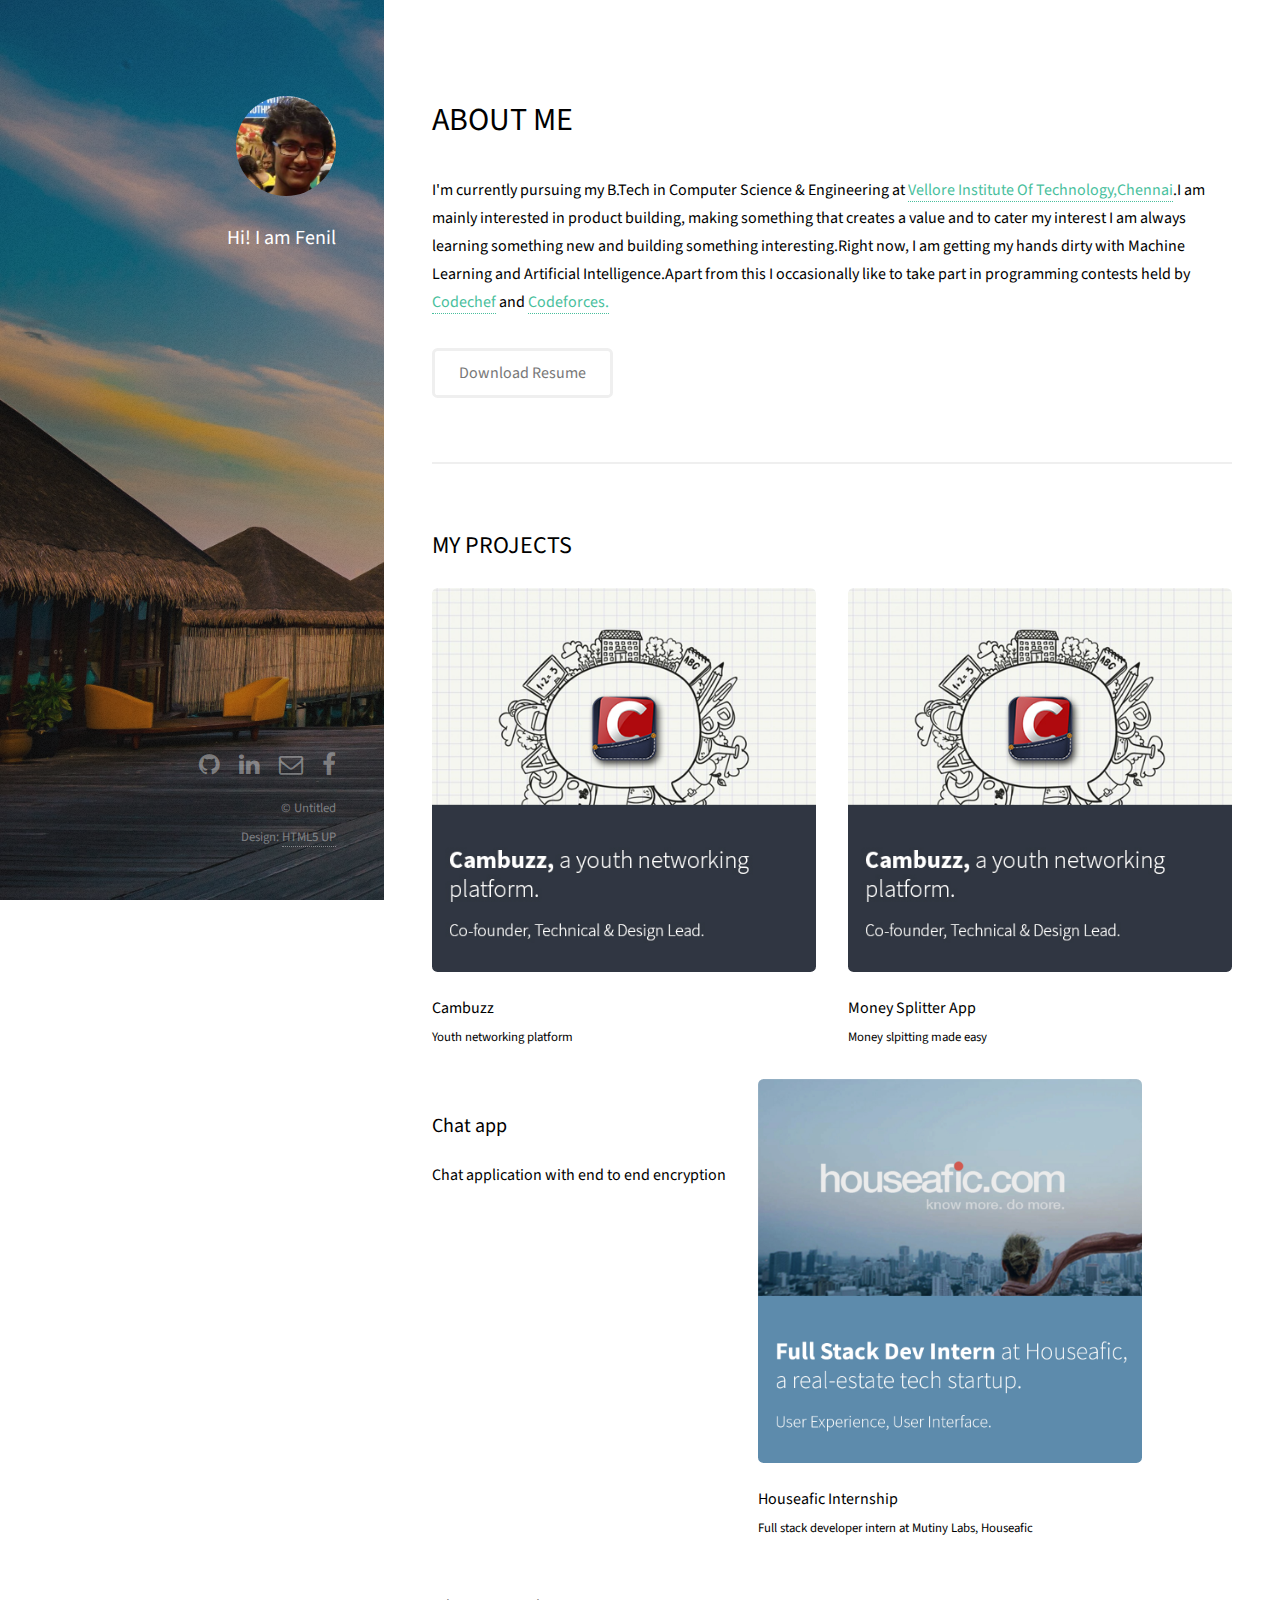
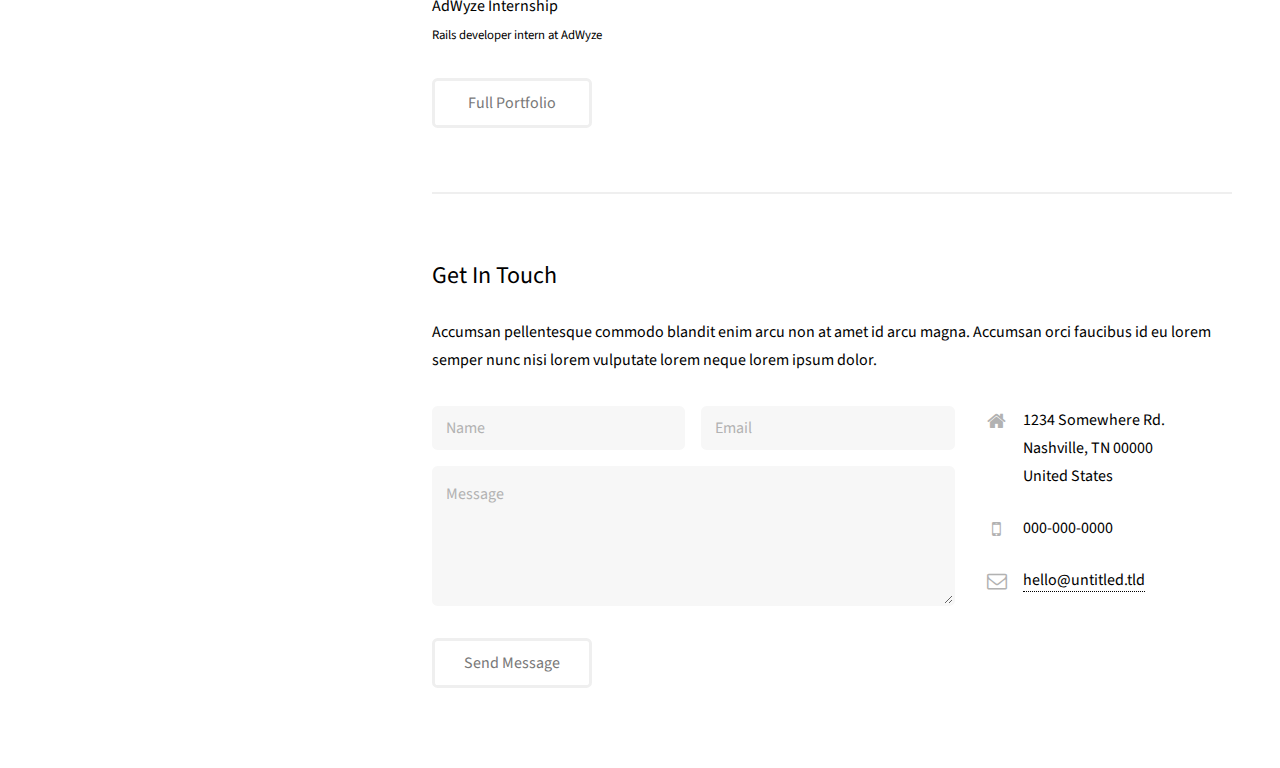
==== index.html @ 6804a67e "initial commit" ====
<!DOCTYPE HTML>
<!--
	Strata by HTML5 UP
	html5up.net | @ajlkn
	Free for personal and commercial use under the CCA 3.0 license (html5up.net/license)
-->
<html>
	<head>
		<title>Fenil Patel</title>
		<meta charset="utf-8" />
		<meta name="viewport" content="width=device-width, initial-scale=1" />
		<!--[if lte IE 8]><script src="assets/js/ie/html5shiv.js"></script><![endif]-->
		<link rel="stylesheet" href="assets/css/main.css" />
		<!--[if lte IE 8]><link rel="stylesheet" href="assets/css/ie8.css" /><![endif]-->
	</head>
	<body id="top">

		<!-- Header -->
			<header id="header">
				<div class="inner">
					<a href="#" class="image avatar"><img src="images/avatar.jpg" alt="" /></a>
					<h1><strong>Hi! I am Fenil</strong><br />
				</div>
			</header>

		<!-- Main -->
			<div id="main">

				<!-- One -->
					<section id="one">
						<header class="major">
							<h2>ABOUT ME</h2>
						</header>
						<p>I'm currently pursuing my B.Tech in Computer Science & Engineering at <a href="http://chennai.vit.ac.in" target="_blank"> Vellore Institute Of Technology,Chennai</a>.I am mainly interested in product building, making something that creates a value and to cater my interest I am always learning something new and building something interesting.Right now, I am getting my hands dirty with Machine Learning and Artificial Intelligence.Apart from this I occasionally like to take part in programming contests held by <a href="https://www.codechef.com/users/fenil">Codechef</a> and <a href="http://codeforces.com/profile/fenil">Codeforces.</a></p>
						<ul class="actions">
							<li><a href="Fenil_Resume.pdf" target="_blank" class="button">Download Resume</a></li>
						</ul>
					</section>

				<!-- Two -->
					<section id="two">
						<h2>MY PROJECTS</h2>
						<div class="row">
							<article class="6u 12u$(xsmall) work-item">
								<a href="projects/cambuzz.html" class="image fit"><img src="images/posts/cambuzz_cover.jpg" alt="" /></a>
								<h3>Cambuzz</h3>
								<p>Youth networking platform</p>
							</article>
							<article class="6u$ 12u$(xsmall) work-item">
								<a href="projects/money_splitter.html" class="image fit"><img src="images/posts/cambuzz_cover.jpg" alt="" /></a>
								<h3>Money Splitter App</h3>
								<p>Money slpitting made easy</p>
							</article>
							<article>
								<a href="images/fulls/03.jpg" class="image fit"><img src="images/thumbs/03.jpg" alt="" /></a>
								<h3>Chat app</h3>
								<p>Chat application with end to end encryption</p>
							</article>
							<article class="6u$ 12u$(xsmall) work-item">
								<a href="projects/houseafic.html" class="image fit"><img src="images/posts/houseafic_cover.jpg" alt="" /></a>
								<h3>Houseafic Internship</h3>
								<p>Full stack developer intern at Mutiny Labs, Houseafic</p>
							</article>
							<article class="6u 12u$(xsmall) work-item">
								<a href="images/fulls/05.jpg" class="image fit"><img src="images/thumbs/05.jpg" alt="" /></a>
								<h3>AdWyze Internship</h3>
								<p>Rails developer intern at AdWyze</p>
							</article>
							<!-- <article class="6u$ 12u$(xsmall) work-item">
								<a href="images/fulls/06.jpg" class="image fit thumb"><img src="images/thumbs/06.jpg" alt="" /></a>
								<h3>Risus ornare lacinia</h3>
								<p>Lorem ipsum dolor sit amet nisl sed nullam feugiat.</p>
							</article> -->
						</div>
						<ul class="actions">
							<li><a href="#" class="button">Full Portfolio</a></li>
						</ul>
					</section>

				<!-- Three -->
					<section id="three">
						<h2>Get In Touch</h2>
						<p>Accumsan pellentesque commodo blandit enim arcu non at amet id arcu magna. Accumsan orci faucibus id eu lorem semper nunc nisi lorem vulputate lorem neque lorem ipsum dolor.</p>
						<div class="row">
							<div class="8u 12u$(small)">
								<form method="post" action="#">
									<div class="row uniform 50%">
										<div class="6u 12u$(xsmall)"><input type="text" name="name" id="name" placeholder="Name" /></div>
										<div class="6u$ 12u$(xsmall)"><input type="email" name="email" id="email" placeholder="Email" /></div>
										<div class="12u$"><textarea name="message" id="message" placeholder="Message" rows="4"></textarea></div>
									</div>
								</form>
								<ul class="actions">
									<li><input type="submit" value="Send Message" /></li>
								</ul>
							</div>
							<div class="4u$ 12u$(small)">
								<ul class="labeled-icons">
									<li>
										<h3 class="icon fa-home"><span class="label">Address</span></h3>
										1234 Somewhere Rd.<br />
										Nashville, TN 00000<br />
										United States
									</li>
									<li>
										<h3 class="icon fa-mobile"><span class="label">Phone</span></h3>
										000-000-0000
									</li>
									<li>
										<h3 class="icon fa-envelope-o"><span class="label">Email</span></h3>
										<a href="#">hello@untitled.tld</a>
									</li>
								</ul>
							</div>
						</div>
					</section>

				<!-- Four -->
				<!--
					<section id="four">
						<h2>Elements</h2>

						<section>
							<h4>Text</h4>
							<p>This is <b>bold</b> and this is <strong>strong</strong>. This is <i>italic</i> and this is <em>emphasized</em>.
							This is <sup>superscript</sup> text and this is <sub>subscript</sub> text.
							This is <u>underlined</u> and this is code: <code>for (;;) { ... }</code>. Finally, <a href="#">this is a link</a>.</p>
							<hr />
							<header>
								<h4>Heading with a Subtitle</h4>
								<p>Lorem ipsum dolor sit amet nullam id egestas urna aliquam</p>
							</header>
							<p>Nunc lacinia ante nunc ac lobortis. Interdum adipiscing gravida odio porttitor sem non mi integer non faucibus ornare mi ut ante amet placerat aliquet. Volutpat eu sed ante lacinia sapien lorem accumsan varius montes viverra nibh in adipiscing blandit tempus accumsan.</p>
							<header>
								<h5>Heading with a Subtitle</h5>
								<p>Lorem ipsum dolor sit amet nullam id egestas urna aliquam</p>
							</header>
							<p>Nunc lacinia ante nunc ac lobortis. Interdum adipiscing gravida odio porttitor sem non mi integer non faucibus ornare mi ut ante amet placerat aliquet. Volutpat eu sed ante lacinia sapien lorem accumsan varius montes viverra nibh in adipiscing blandit tempus accumsan.</p>
							<hr />
							<h2>Heading Level 2</h2>
							<h3>Heading Level 3</h3>
							<h4>Heading Level 4</h4>
							<h5>Heading Level 5</h5>
							<h6>Heading Level 6</h6>
							<hr />
							<h5>Blockquote</h5>
							<blockquote>Fringilla nisl. Donec accumsan interdum nisi, quis tincidunt felis sagittis eget tempus euismod. Vestibulum ante ipsum primis in faucibus vestibulum. Blandit adipiscing eu felis iaculis volutpat ac adipiscing accumsan faucibus. Vestibulum ante ipsum primis in faucibus lorem ipsum dolor sit amet nullam adipiscing eu felis.</blockquote>
							<h5>Preformatted</h5>
							<pre><code>i = 0;

while (!deck.isInOrder()) {
print 'Iteration ' + i;
deck.shuffle();
i++;
}

print 'It took ' + i + ' iterations to sort the deck.';</code></pre>
						</section>

						<section>
							<h4>Lists</h4>
							<div class="row">
								<div class="6u 12u$(xsmall)">
									<h5>Unordered</h5>
									<ul>
										<li>Dolor pulvinar etiam magna etiam.</li>
										<li>Sagittis adipiscing lorem eleifend.</li>
										<li>Felis enim feugiat dolore viverra.</li>
									</ul>
									<h5>Alternate</h5>
									<ul class="alt">
										<li>Dolor pulvinar etiam magna etiam.</li>
										<li>Sagittis adipiscing lorem eleifend.</li>
										<li>Felis enim feugiat dolore viverra.</li>
									</ul>
								</div>
								<div class="6u$ 12u$(xsmall)">
									<h5>Ordered</h5>
									<ol>
										<li>Dolor pulvinar etiam magna etiam.</li>
										<li>Etiam vel felis at lorem sed viverra.</li>
										<li>Felis enim feugiat dolore viverra.</li>
										<li>Dolor pulvinar etiam magna etiam.</li>
										<li>Etiam vel felis at lorem sed viverra.</li>
										<li>Felis enim feugiat dolore viverra.</li>
									</ol>
									<h5>Icons</h5>
									<ul class="icons">
										<li><a href="#" class="icon fa-twitter"><span class="label">Twitter</span></a></li>
										<li><a href="#" class="icon fa-facebook"><span class="label">Facebook</span></a></li>
										<li><a href="#" class="icon fa-instagram"><span class="label">Instagram</span></a></li>
										<li><a href="#" class="icon fa-github"><span class="label">Github</span></a></li>
										<li><a href="#" class="icon fa-dribbble"><span class="label">Dribbble</span></a></li>
										<li><a href="#" class="icon fa-tumblr"><span class="label">Tumblr</span></a></li>
									</ul>
								</div>
							</div>
							<h5>Actions</h5>
							<ul class="actions">
								<li><a href="#" class="button special">Default</a></li>
								<li><a href="#" class="button">Default</a></li>
							</ul>
							<ul class="actions small">
								<li><a href="#" class="button special small">Small</a></li>
								<li><a href="#" class="button small">Small</a></li>
							</ul>
							<div class="row">
								<div class="6u 12u$(small)">
									<ul class="actions vertical">
										<li><a href="#" class="button special">Default</a></li>
										<li><a href="#" class="button">Default</a></li>
									</ul>
								</div>
								<div class="6u$ 12u$(small)">
									<ul class="actions vertical small">
										<li><a href="#" class="button special small">Small</a></li>
										<li><a href="#" class="button small">Small</a></li>
									</ul>
								</div>
								<div class="6u 12u$(small)">
									<ul class="actions vertical">
										<li><a href="#" class="button special fit">Default</a></li>
										<li><a href="#" class="button fit">Default</a></li>
									</ul>
								</div>
								<div class="6u$ 12u$(small)">
									<ul class="actions vertical small">
										<li><a href="#" class="button special small fit">Small</a></li>
										<li><a href="#" class="button small fit">Small</a></li>
									</ul>
								</div>
							</div>
						</section>

						<section>
							<h4>Table</h4>
							<h5>Default</h5>
							<div class="table-wrapper">
								<table>
									<thead>
										<tr>
											<th>Name</th>
											<th>Description</th>
											<th>Price</th>
										</tr>
									</thead>
									<tbody>
										<tr>
											<td>Item One</td>
											<td>Ante turpis integer aliquet porttitor.</td>
											<td>29.99</td>
										</tr>
										<tr>
											<td>Item Two</td>
											<td>Vis ac commodo adipiscing arcu aliquet.</td>
											<td>19.99</td>
										</tr>
										<tr>
											<td>Item Three</td>
											<td> Morbi faucibus arcu accumsan lorem.</td>
											<td>29.99</td>
										</tr>
										<tr>
											<td>Item Four</td>
											<td>Vitae integer tempus condimentum.</td>
											<td>19.99</td>
										</tr>
										<tr>
											<td>Item Five</td>
											<td>Ante turpis integer aliquet porttitor.</td>
											<td>29.99</td>
										</tr>
									</tbody>
									<tfoot>
										<tr>
											<td colspan="2"></td>
											<td>100.00</td>
										</tr>
									</tfoot>
								</table>
							</div>

							<h5>Alternate</h5>
							<div class="table-wrapper">
								<table class="alt">
									<thead>
										<tr>
											<th>Name</th>
											<th>Description</th>
											<th>Price</th>
										</tr>
									</thead>
									<tbody>
										<tr>
											<td>Item One</td>
											<td>Ante turpis integer aliquet porttitor.</td>
											<td>29.99</td>
										</tr>
										<tr>
											<td>Item Two</td>
											<td>Vis ac commodo adipiscing arcu aliquet.</td>
											<td>19.99</td>
										</tr>
										<tr>
											<td>Item Three</td>
											<td> Morbi faucibus arcu accumsan lorem.</td>
											<td>29.99</td>
										</tr>
										<tr>
											<td>Item Four</td>
											<td>Vitae integer tempus condimentum.</td>
											<td>19.99</td>
										</tr>
										<tr>
											<td>Item Five</td>
											<td>Ante turpis integer aliquet porttitor.</td>
											<td>29.99</td>
										</tr>
									</tbody>
									<tfoot>
										<tr>
											<td colspan="2"></td>
											<td>100.00</td>
										</tr>
									</tfoot>
								</table>
							</div>
						</section>

						<section>
							<h4>Buttons</h4>
							<ul class="actions">
								<li><a href="#" class="button special">Special</a></li>
								<li><a href="#" class="button">Default</a></li>
							</ul>
							<ul class="actions">
								<li><a href="#" class="button big">Big</a></li>
								<li><a href="#" class="button">Default</a></li>
								<li><a href="#" class="button small">Small</a></li>
							</ul>
							<ul class="actions fit">
								<li><a href="#" class="button special fit">Fit</a></li>
								<li><a href="#" class="button fit">Fit</a></li>
							</ul>
							<ul class="actions fit small">
								<li><a href="#" class="button special fit small">Fit + Small</a></li>
								<li><a href="#" class="button fit small">Fit + Small</a></li>
							</ul>
							<ul class="actions">
								<li><a href="#" class="button special icon fa-download">Icon</a></li>
								<li><a href="#" class="button icon fa-download">Icon</a></li>
							</ul>
							<ul class="actions">
								<li><span class="button special disabled">Special</span></li>
								<li><span class="button disabled">Default</span></li>
							</ul>
						</section>

						<section>
							<h4>Form</h4>
							<form method="post" action="#">
								<div class="row uniform 50%">
									<div class="6u 12u$(xsmall)">
										<input type="text" name="demo-name" id="demo-name" value="" placeholder="Name" />
									</div>
									<div class="6u$ 12u$(xsmall)">
										<input type="email" name="demo-email" id="demo-email" value="" placeholder="Email" />
									</div>
									<div class="12u$">
										<div class="select-wrapper">
											<select name="demo-category" id="demo-category">
												<option value="">- Category -</option>
												<option value="1">Manufacturing</option>
												<option value="1">Shipping</option>
												<option value="1">Administration</option>
												<option value="1">Human Resources</option>
											</select>
										</div>
									</div>
									<div class="4u 12u$(small)">
										<input type="radio" id="demo-priority-low" name="demo-priority" checked>
										<label for="demo-priority-low">Low Priority</label>
									</div>
									<div class="4u 12u$(small)">
										<input type="radio" id="demo-priority-normal" name="demo-priority">
										<label for="demo-priority-normal">Normal Priority</label>
									</div>
									<div class="4u$ 12u(small)">
										<input type="radio" id="demo-priority-high" name="demo-priority">
										<label for="demo-priority-high">High Priority</label>
									</div>
									<div class="6u 12u$(small)">
										<input type="checkbox" id="demo-copy" name="demo-copy">
										<label for="demo-copy">Email me a copy of this message</label>
									</div>
									<div class="6u$ 12u$(small)">
										<input type="checkbox" id="demo-human" name="demo-human" checked>
										<label for="demo-human">I am a human and not a robot</label>
									</div>
									<div class="12u$">
										<textarea name="demo-message" id="demo-message" placeholder="Enter your message" rows="6"></textarea>
									</div>
									<div class="12u$">
										<ul class="actions">
											<li><input type="submit" value="Send Message" class="special" /></li>
											<li><input type="reset" value="Reset" /></li>
										</ul>
									</div>
								</div>
							</form>
						</section>

						<section>
							<h4>Image</h4>
							<h5>Fit</h5>
							<div class="box alt">
								<div class="row 50% uniform">
									<div class="12u$"><span class="image fit"><img src="images/fulls/05.jpg" alt="" /></span></div>
									<div class="4u"><span class="image fit"><img src="images/thumbs/01.jpg" alt="" /></span></div>
									<div class="4u"><span class="image fit"><img src="images/thumbs/02.jpg" alt="" /></span></div>
									<div class="4u$"><span class="image fit"><img src="images/thumbs/03.jpg" alt="" /></span></div>
									<div class="4u"><span class="image fit"><img src="images/thumbs/04.jpg" alt="" /></span></div>
									<div class="4u"><span class="image fit"><img src="images/thumbs/05.jpg" alt="" /></span></div>
									<div class="4u$"><span class="image fit"><img src="images/thumbs/06.jpg" alt="" /></span></div>
									<div class="4u"><span class="image fit"><img src="images/thumbs/03.jpg" alt="" /></span></div>
									<div class="4u"><span class="image fit"><img src="images/thumbs/02.jpg" alt="" /></span></div>
									<div class="4u$"><span class="image fit"><img src="images/thumbs/01.jpg" alt="" /></span></div>
								</div>
							</div>
							<h5>Left &amp; Right</h5>
							<p><span class="image left"><img src="images/avatar.jpg" alt="" /></span>Fringilla nisl. Donec accumsan interdum nisi, quis tincidunt felis sagittis eget. tempus euismod. Vestibulum ante ipsum primis in faucibus vestibulum. Blandit adipiscing eu felis iaculis volutpat ac adipiscing accumsan eu faucibus. Integer ac pellentesque praesent tincidunt felis sagittis eget. tempus euismod. Vestibulum ante ipsum primis in faucibus vestibulum. Blandit adipiscing eu felis iaculis volutpat ac adipiscing accumsan eu faucibus. Integer ac pellentesque praesent. Donec accumsan interdum nisi, quis tincidunt felis sagittis eget. tempus euismod. Vestibulum ante ipsum primis in faucibus vestibulum. Blandit adipiscing eu felis iaculis volutpat ac adipiscing accumsan eu faucibus. Integer ac pellentesque praesent tincidunt felis sagittis eget. tempus euismod. Vestibulum ante ipsum primis in faucibus vestibulum. Blandit adipiscing eu felis iaculis volutpat ac adipiscing accumsan eu faucibus. Integer ac pellentesque praesent.</p>
							<p><span class="image right"><img src="images/avatar.jpg" alt="" /></span>Fringilla nisl. Donec accumsan interdum nisi, quis tincidunt felis sagittis eget. tempus euismod. Vestibulum ante ipsum primis in faucibus vestibulum. Blandit adipiscing eu felis iaculis volutpat ac adipiscing accumsan eu faucibus. Integer ac pellentesque praesent tincidunt felis sagittis eget. tempus euismod. Vestibulum ante ipsum primis in faucibus vestibulum. Blandit adipiscing eu felis iaculis volutpat ac adipiscing accumsan eu faucibus. Integer ac pellentesque praesent. Donec accumsan interdum nisi, quis tincidunt felis sagittis eget. tempus euismod. Vestibulum ante ipsum primis in faucibus vestibulum. Blandit adipiscing eu felis iaculis volutpat ac adipiscing accumsan eu faucibus. Integer ac pellentesque praesent tincidunt felis sagittis eget. tempus euismod. Vestibulum ante ipsum primis in faucibus vestibulum. Blandit adipiscing eu felis iaculis volutpat ac adipiscing accumsan eu faucibus. Integer ac pellentesque praesent.</p>
						</section>

					</section>
				-->

			</div>

		<!-- Footer -->
			<footer id="footer">
				<div class="inner">
					<ul class="icons">
						<!-- <li><a href="#" class="icon fa-twitter"><span class="label">Twitter</span></a></li> -->
						<li><a href="https://www.github.com/patelfenil" class="icon fa-github"><span class="label">Github</span></a></li>
						<li><a href="https://in.linkedin.com/in/patelfenil" class="icon fa-linkedin"><span class="label">Linkedin</span></a></li>
						<li><a href="mailto:patelfenil1996@gmail.com" class="icon fa-envelope-o"><span class="label">Email</span></a></li>
						<li><a href="https://www.facebook.com/patel.fenil.1238" class="icon fa-facebook"><span class="label">Facebook</span></a></li>
					</ul>
					<ul class="copyright">
						<li>&copy; Untitled</li><li>Design: <a href="http://html5up.net">HTML5 UP</a></li>
					</ul>
				</div>
			</footer>

		<!-- Scripts -->
			<script src="assets/js/jquery.min.js"></script>
			<script src="assets/js/jquery.poptrox.min.js"></script>
			<script src="assets/js/skel.min.js"></script>
			<script src="assets/js/util.js"></script>
			<!--[if lte IE 8]><script src="assets/js/ie/respond.min.js"></script><![endif]-->
			<script src="assets/js/main.js"></script>

	</body>
</html>
---- assets/css/main.css ----
@import url("font-awesome.min.css");
@import url("http://fonts.googleapis.com/css?family=Source+Sans+Pro:400,400italic");

/*
	Strata by HTML5 UP
	html5up.net | @ajlkn
	Free for personal and commercial use under the CCA 3.0 license (html5up.net/license)
*/

/* Reset */

	html, body, div, span, applet, object, iframe, h1, h2, h3, h4, h5, h6, p, blockquote, pre, a, abbr, acronym, address, big, cite, code, del, dfn, em, img, ins, kbd, q, s, samp, small, strike, strong, sub, sup, tt, var, b, u, i, center, dl, dt, dd, ol, ul, li, fieldset, form, label, legend, table, caption, tbody, tfoot, thead, tr, th, td, article, aside, canvas, details, embed, figure, figcaption, footer, header, hgroup, menu, nav, output, ruby, section, summary, time, mark, audio, video {
		margin: 0;
		padding: 0;
		border: 0;
		font-size: 100%;
		font: inherit;
		vertical-align: baseline;
	}

	article, aside, details, figcaption, figure, footer, header, hgroup, menu, nav, section {
		display: block;
	}

	body {
		line-height: 1;
	}

	ol, ul {
		list-style: none;
	}

	blockquote, q {
		quotes: none;
	}

	blockquote:before, blockquote:after, q:before, q:after {
		content: '';
		content: none;
	}

	table {
		border-collapse: collapse;
		border-spacing: 0;
	}

	body {
		-webkit-text-size-adjust: none;
	}

/* Box Model */

	*, *:before, *:after {
		-moz-box-sizing: border-box;
		-webkit-box-sizing: border-box;
		box-sizing: border-box;
	}

/* Containers */

	.container {
		margin-left: auto;
		margin-right: auto;
	}

	.container.\31 25\25 {
		width: 100%;
		max-width: 1200px;
		min-width: 960px;
	}

	.container.\37 5\25 {
		width: 720px;
	}

	.container.\35 0\25 {
		width: 480px;
	}

	.container.\32 5\25 {
		width: 240px;
	}

	.container {
		width: 960px;
	}

	@media screen and (max-width: 1800px) {

		.container.\31 25\25 {
			width: 100%;
			max-width: 1200px;
			min-width: 960px;
		}

		.container.\37 5\25 {
			width: 720px;
		}

		.container.\35 0\25 {
			width: 480px;
		}

		.container.\32 5\25 {
			width: 240px;
		}

		.container {
			width: 960px;
		}

	}

	@media screen and (max-width: 1280px) {

		.container.\31 25\25 {
			width: 100%;
			max-width: 1200px;
			min-width: 960px;
		}

		.container.\37 5\25 {
			width: 720px;
		}

		.container.\35 0\25 {
			width: 480px;
		}

		.container.\32 5\25 {
			width: 240px;
		}

		.container {
			width: 960px;
		}

	}

	@media screen and (max-width: 980px) {

		.container.\31 25\25 {
			width: 100%;
			max-width: 1200px;
			min-width: 960px;
		}

		.container.\37 5\25 {
			width: 720px;
		}

		.container.\35 0\25 {
			width: 480px;
		}

		.container.\32 5\25 {
			width: 240px;
		}

		.container {
			width: 960px;
		}

	}

	@media screen and (max-width: 736px) {

		.container.\31 25\25 {
			width: 100%;
			max-width: 1200px;
			min-width: 960px;
		}

		.container.\37 5\25 {
			width: 720px;
		}

		.container.\35 0\25 {
			width: 480px;
		}

		.container.\32 5\25 {
			width: 240px;
		}

		.container {
			width: 960px;
		}

	}

	@media screen and (max-width: 480px) {

		.container.\31 25\25 {
			width: 100%;
			max-width: 1200px;
			min-width: 960px;
		}

		.container.\37 5\25 {
			width: 720px;
		}

		.container.\35 0\25 {
			width: 480px;
		}

		.container.\32 5\25 {
			width: 240px;
		}

		.container {
			width: 960px;
		}

	}

/* Grid */

	.row {
		border-bottom: solid 1px transparent;
		-moz-box-sizing: border-box;
		-webkit-box-sizing: border-box;
		box-sizing: border-box;
	}

	.row > * {
		float: left;
		-moz-box-sizing: border-box;
		-webkit-box-sizing: border-box;
		box-sizing: border-box;
	}

	.row:after, .row:before {
		content: '';
		display: block;
		clear: both;
		height: 0;
	}

	.row.uniform > * > :first-child {
		margin-top: 0;
	}

	.row.uniform > * > :last-child {
		margin-bottom: 0;
	}

	.row.\30 \25 > * {
		padding: 0 0 0 0em;
	}

	.row.\30 \25 {
		margin: 0 0 -1px 0em;
	}

	.row.uniform.\30 \25 > * {
		padding: 0em 0 0 0em;
	}

	.row.uniform.\30 \25 {
		margin: 0em 0 -1px 0em;
	}

	.row > * {
		padding: 0 0 0 2.5em;
	}

	.row {
		margin: 0 0 -1px -2.5em;
	}

	.row.uniform > * {
		padding: 2.5em 0 0 2.5em;
	}

	.row.uniform {
		margin: -2.5em 0 -1px -2.5em;
	}

	.row.\32 00\25 > * {
		padding: 0 0 0 5em;
	}

	.row.\32 00\25 {
		margin: 0 0 -1px -5em;
	}

	.row.uniform.\32 00\25 > * {
		padding: 5em 0 0 5em;
	}

	.row.uniform.\32 00\25 {
		margin: -5em 0 -1px -5em;
	}

	.row.\31 50\25 > * {
		padding: 0 0 0 3.75em;
	}

	.row.\31 50\25 {
		margin: 0 0 -1px -3.75em;
	}

	.row.uniform.\31 50\25 > * {
		padding: 3.75em 0 0 3.75em;
	}

	.row.uniform.\31 50\25 {
		margin: -3.75em 0 -1px -3.75em;
	}

	.row.\35 0\25 > * {
		padding: 0 0 0 1.25em;
	}

	.row.\35 0\25 {
		margin: 0 0 -1px -1.25em;
	}

	.row.uniform.\35 0\25 > * {
		padding: 1.25em 0 0 1.25em;
	}

	.row.uniform.\35 0\25 {
		margin: -1.25em 0 -1px -1.25em;
	}

	.row.\32 5\25 > * {
		padding: 0 0 0 0.625em;
	}

	.row.\32 5\25 {
		margin: 0 0 -1px -0.625em;
	}

	.row.uniform.\32 5\25 > * {
		padding: 0.625em 0 0 0.625em;
	}

	.row.uniform.\32 5\25 {
		margin: -0.625em 0 -1px -0.625em;
	}

	.\31 2u, .\31 2u\24 {
		width: 100%;
		clear: none;
		margin-left: 0;
	}

	.\31 1u, .\31 1u\24 {
		width: 91.6666666667%;
		clear: none;
		margin-left: 0;
	}

	.\31 0u, .\31 0u\24 {
		width: 83.3333333333%;
		clear: none;
		margin-left: 0;
	}

	.\39 u, .\39 u\24 {
		width: 75%;
		clear: none;
		margin-left: 0;
	}

	.\38 u, .\38 u\24 {
		width: 66.6666666667%;
		clear: none;
		margin-left: 0;
	}

	.\37 u, .\37 u\24 {
		width: 58.3333333333%;
		clear: none;
		margin-left: 0;
	}

	.\36 u, .\36 u\24 {
		width: 50%;
		clear: none;
		margin-left: 0;
	}

	.\35 u, .\35 u\24 {
		width: 41.6666666667%;
		clear: none;
		margin-left: 0;
	}

	.\34 u, .\34 u\24 {
		width: 33.3333333333%;
		clear: none;
		margin-left: 0;
	}

	.\33 u, .\33 u\24 {
		width: 25%;
		clear: none;
		margin-left: 0;
	}

	.\32 u, .\32 u\24 {
		width: 16.6666666667%;
		clear: none;
		margin-left: 0;
	}

	.\31 u, .\31 u\24 {
		width: 8.3333333333%;
		clear: none;
		margin-left: 0;
	}

	.\31 2u\24 + *,
	.\31 1u\24 + *,
	.\31 0u\24 + *,
	.\39 u\24 + *,
	.\38 u\24 + *,
	.\37 u\24 + *,
	.\36 u\24 + *,
	.\35 u\24 + *,
	.\34 u\24 + *,
	.\33 u\24 + *,
	.\32 u\24 + *,
	.\31 u\24 + * {
		clear: left;
	}

	.\-11u {
		margin-left: 91.66667%;
	}

	.\-10u {
		margin-left: 83.33333%;
	}

	.\-9u {
		margin-left: 75%;
	}

	.\-8u {
		margin-left: 66.66667%;
	}

	.\-7u {
		margin-left: 58.33333%;
	}

	.\-6u {
		margin-left: 50%;
	}

	.\-5u {
		margin-left: 41.66667%;
	}

	.\-4u {
		margin-left: 33.33333%;
	}

	.\-3u {
		margin-left: 25%;
	}

	.\-2u {
		margin-left: 16.66667%;
	}

	.\-1u {
		margin-left: 8.33333%;
	}

	@media screen and (max-width: 1800px) {

		.row > * {
			padding: 0 0 0 2.5em;
		}

		.row {
			margin: 0 0 -1px -2.5em;
		}

		.row.uniform > * {
			padding: 2.5em 0 0 2.5em;
		}

		.row.uniform {
			margin: -2.5em 0 -1px -2.5em;
		}

		.row.\32 00\25 > * {
			padding: 0 0 0 5em;
		}

		.row.\32 00\25 {
			margin: 0 0 -1px -5em;
		}

		.row.uniform.\32 00\25 > * {
			padding: 5em 0 0 5em;
		}

		.row.uniform.\32 00\25 {
			margin: -5em 0 -1px -5em;
		}

		.row.\31 50\25 > * {
			padding: 0 0 0 3.75em;
		}

		.row.\31 50\25 {
			margin: 0 0 -1px -3.75em;
		}

		.row.uniform.\31 50\25 > * {
			padding: 3.75em 0 0 3.75em;
		}

		.row.uniform.\31 50\25 {
			margin: -3.75em 0 -1px -3.75em;
		}

		.row.\35 0\25 > * {
			padding: 0 0 0 1.25em;
		}

		.row.\35 0\25 {
			margin: 0 0 -1px -1.25em;
		}

		.row.uniform.\35 0\25 > * {
			padding: 1.25em 0 0 1.25em;
		}

		.row.uniform.\35 0\25 {
			margin: -1.25em 0 -1px -1.25em;
		}

		.row.\32 5\25 > * {
			padding: 0 0 0 0.625em;
		}

		.row.\32 5\25 {
			margin: 0 0 -1px -0.625em;
		}

		.row.uniform.\32 5\25 > * {
			padding: 0.625em 0 0 0.625em;
		}

		.row.uniform.\32 5\25 {
			margin: -0.625em 0 -1px -0.625em;
		}

		.\31 2u\28xlarge\29, .\31 2u\24\28xlarge\29 {
			width: 100%;
			clear: none;
			margin-left: 0;
		}

		.\31 1u\28xlarge\29, .\31 1u\24\28xlarge\29 {
			width: 91.6666666667%;
			clear: none;
			margin-left: 0;
		}

		.\31 0u\28xlarge\29, .\31 0u\24\28xlarge\29 {
			width: 83.3333333333%;
			clear: none;
			margin-left: 0;
		}

		.\39 u\28xlarge\29, .\39 u\24\28xlarge\29 {
			width: 75%;
			clear: none;
			margin-left: 0;
		}

		.\38 u\28xlarge\29, .\38 u\24\28xlarge\29 {
			width: 66.6666666667%;
			clear: none;
			margin-left: 0;
		}

		.\37 u\28xlarge\29, .\37 u\24\28xlarge\29 {
			width: 58.3333333333%;
			clear: none;
			margin-left: 0;
		}

		.\36 u\28xlarge\29, .\36 u\24\28xlarge\29 {
			width: 50%;
			clear: none;
			margin-left: 0;
		}

		.\35 u\28xlarge\29, .\35 u\24\28xlarge\29 {
			width: 41.6666666667%;
			clear: none;
			margin-left: 0;
		}

		.\34 u\28xlarge\29, .\34 u\24\28xlarge\29 {
			width: 33.3333333333%;
			clear: none;
			margin-left: 0;
		}

		.\33 u\28xlarge\29, .\33 u\24\28xlarge\29 {
			width: 25%;
			clear: none;
			margin-left: 0;
		}

		.\32 u\28xlarge\29, .\32 u\24\28xlarge\29 {
			width: 16.6666666667%;
			clear: none;
			margin-left: 0;
		}

		.\31 u\28xlarge\29, .\31 u\24\28xlarge\29 {
			width: 8.3333333333%;
			clear: none;
			margin-left: 0;
		}

		.\31 2u\24\28xlarge\29 + *,
		.\31 1u\24\28xlarge\29 + *,
		.\31 0u\24\28xlarge\29 + *,
		.\39 u\24\28xlarge\29 + *,
		.\38 u\24\28xlarge\29 + *,
		.\37 u\24\28xlarge\29 + *,
		.\36 u\24\28xlarge\29 + *,
		.\35 u\24\28xlarge\29 + *,
		.\34 u\24\28xlarge\29 + *,
		.\33 u\24\28xlarge\29 + *,
		.\32 u\24\28xlarge\29 + *,
		.\31 u\24\28xlarge\29 + * {
			clear: left;
		}

		.\-11u\28xlarge\29 {
			margin-left: 91.66667%;
		}

		.\-10u\28xlarge\29 {
			margin-left: 83.33333%;
		}

		.\-9u\28xlarge\29 {
			margin-left: 75%;
		}

		.\-8u\28xlarge\29 {
			margin-left: 66.66667%;
		}

		.\-7u\28xlarge\29 {
			margin-left: 58.33333%;
		}

		.\-6u\28xlarge\29 {
			margin-left: 50%;
		}

		.\-5u\28xlarge\29 {
			margin-left: 41.66667%;
		}

		.\-4u\28xlarge\29 {
			margin-left: 33.33333%;
		}

		.\-3u\28xlarge\29 {
			margin-left: 25%;
		}

		.\-2u\28xlarge\29 {
			margin-left: 16.66667%;
		}

		.\-1u\28xlarge\29 {
			margin-left: 8.33333%;
		}

	}

	@media screen and (max-width: 1280px) {

		.row > * {
			padding: 0 0 0 2em;
		}

		.row {
			margin: 0 0 -1px -2em;
		}

		.row.uniform > * {
			padding: 2em 0 0 2em;
		}

		.row.uniform {
			margin: -2em 0 -1px -2em;
		}

		.row.\32 00\25 > * {
			padding: 0 0 0 4em;
		}

		.row.\32 00\25 {
			margin: 0 0 -1px -4em;
		}

		.row.uniform.\32 00\25 > * {
			padding: 4em 0 0 4em;
		}

		.row.uniform.\32 00\25 {
			margin: -4em 0 -1px -4em;
		}

		.row.\31 50\25 > * {
			padding: 0 0 0 3em;
		}

		.row.\31 50\25 {
			margin: 0 0 -1px -3em;
		}

		.row.uniform.\31 50\25 > * {
			padding: 3em 0 0 3em;
		}

		.row.uniform.\31 50\25 {
			margin: -3em 0 -1px -3em;
		}

		.row.\35 0\25 > * {
			padding: 0 0 0 1em;
		}

		.row.\35 0\25 {
			margin: 0 0 -1px -1em;
		}

		.row.uniform.\35 0\25 > * {
			padding: 1em 0 0 1em;
		}

		.row.uniform.\35 0\25 {
			margin: -1em 0 -1px -1em;
		}

		.row.\32 5\25 > * {
			padding: 0 0 0 0.5em;
		}

		.row.\32 5\25 {
			margin: 0 0 -1px -0.5em;
		}

		.row.uniform.\32 5\25 > * {
			padding: 0.5em 0 0 0.5em;
		}

		.row.uniform.\32 5\25 {
			margin: -0.5em 0 -1px -0.5em;
		}

		.\31 2u\28large\29, .\31 2u\24\28large\29 {
			width: 100%;
			clear: none;
			margin-left: 0;
		}

		.\31 1u\28large\29, .\31 1u\24\28large\29 {
			width: 91.6666666667%;
			clear: none;
			margin-left: 0;
		}

		.\31 0u\28large\29, .\31 0u\24\28large\29 {
			width: 83.3333333333%;
			clear: none;
			margin-left: 0;
		}

		.\39 u\28large\29, .\39 u\24\28large\29 {
			width: 75%;
			clear: none;
			margin-left: 0;
		}

		.\38 u\28large\29, .\38 u\24\28large\29 {
			width: 66.6666666667%;
			clear: none;
			margin-left: 0;
		}

		.\37 u\28large\29, .\37 u\24\28large\29 {
			width: 58.3333333333%;
			clear: none;
			margin-left: 0;
		}

		.\36 u\28large\29, .\36 u\24\28large\29 {
			width: 50%;
			clear: none;
			margin-left: 0;
		}

		.\35 u\28large\29, .\35 u\24\28large\29 {
			width: 41.6666666667%;
			clear: none;
			margin-left: 0;
		}

		.\34 u\28large\29, .\34 u\24\28large\29 {
			width: 33.3333333333%;
			clear: none;
			margin-left: 0;
		}

		.\33 u\28large\29, .\33 u\24\28large\29 {
			width: 25%;
			clear: none;
			margin-left: 0;
		}

		.\32 u\28large\29, .\32 u\24\28large\29 {
			width: 16.6666666667%;
			clear: none;
			margin-left: 0;
		}

		.\31 u\28large\29, .\31 u\24\28large\29 {
			width: 8.3333333333%;
			clear: none;
			margin-left: 0;
		}

		.\31 2u\24\28large\29 + *,
		.\31 1u\24\28large\29 + *,
		.\31 0u\24\28large\29 + *,
		.\39 u\24\28large\29 + *,
		.\38 u\24\28large\29 + *,
		.\37 u\24\28large\29 + *,
		.\36 u\24\28large\29 + *,
		.\35 u\24\28large\29 + *,
		.\34 u\24\28large\29 + *,
		.\33 u\24\28large\29 + *,
		.\32 u\24\28large\29 + *,
		.\31 u\24\28large\29 + * {
			clear: left;
		}

		.\-11u\28large\29 {
			margin-left: 91.66667%;
		}

		.\-10u\28large\29 {
			margin-left: 83.33333%;
		}

		.\-9u\28large\29 {
			margin-left: 75%;
		}

		.\-8u\28large\29 {
			margin-left: 66.66667%;
		}

		.\-7u\28large\29 {
			margin-left: 58.33333%;
		}

		.\-6u\28large\29 {
			margin-left: 50%;
		}

		.\-5u\28large\29 {
			margin-left: 41.66667%;
		}

		.\-4u\28large\29 {
			margin-left: 33.33333%;
		}

		.\-3u\28large\29 {
			margin-left: 25%;
		}

		.\-2u\28large\29 {
			margin-left: 16.66667%;
		}

		.\-1u\28large\29 {
			margin-left: 8.33333%;
		}

	}

	@media screen and (max-width: 980px) {

		.row > * {
			padding: 0 0 0 2em;
		}

		.row {
			margin: 0 0 -1px -2em;
		}

		.row.uniform > * {
			padding: 2em 0 0 2em;
		}

		.row.uniform {
			margin: -2em 0 -1px -2em;
		}

		.row.\32 00\25 > * {
			padding: 0 0 0 4em;
		}

		.row.\32 00\25 {
			margin: 0 0 -1px -4em;
		}

		.row.uniform.\32 00\25 > * {
			padding: 4em 0 0 4em;
		}

		.row.uniform.\32 00\25 {
			margin: -4em 0 -1px -4em;
		}

		.row.\31 50\25 > * {
			padding: 0 0 0 3em;
		}

		.row.\31 50\25 {
			margin: 0 0 -1px -3em;
		}

		.row.uniform.\31 50\25 > * {
			padding: 3em 0 0 3em;
		}

		.row.uniform.\31 50\25 {
			margin: -3em 0 -1px -3em;
		}

		.row.\35 0\25 > * {
			padding: 0 0 0 1em;
		}

		.row.\35 0\25 {
			margin: 0 0 -1px -1em;
		}

		.row.uniform.\35 0\25 > * {
			padding: 1em 0 0 1em;
		}

		.row.uniform.\35 0\25 {
			margin: -1em 0 -1px -1em;
		}

		.row.\32 5\25 > * {
			padding: 0 0 0 0.5em;
		}

		.row.\32 5\25 {
			margin: 0 0 -1px -0.5em;
		}

		.row.uniform.\32 5\25 > * {
			padding: 0.5em 0 0 0.5em;
		}

		.row.uniform.\32 5\25 {
			margin: -0.5em 0 -1px -0.5em;
		}

		.\31 2u\28medium\29, .\31 2u\24\28medium\29 {
			width: 100%;
			clear: none;
			margin-left: 0;
		}

		.\31 1u\28medium\29, .\31 1u\24\28medium\29 {
			width: 91.6666666667%;
			clear: none;
			margin-left: 0;
		}

		.\31 0u\28medium\29, .\31 0u\24\28medium\29 {
			width: 83.3333333333%;
			clear: none;
			margin-left: 0;
		}

		.\39 u\28medium\29, .\39 u\24\28medium\29 {
			width: 75%;
			clear: none;
			margin-left: 0;
		}

		.\38 u\28medium\29, .\38 u\24\28medium\29 {
			width: 66.6666666667%;
			clear: none;
			margin-left: 0;
		}

		.\37 u\28medium\29, .\37 u\24\28medium\29 {
			width: 58.3333333333%;
			clear: none;
			margin-left: 0;
		}

		.\36 u\28medium\29, .\36 u\24\28medium\29 {
			width: 50%;
			clear: none;
			margin-left: 0;
		}

		.\35 u\28medium\29, .\35 u\24\28medium\29 {
			width: 41.6666666667%;
			clear: none;
			margin-left: 0;
		}

		.\34 u\28medium\29, .\34 u\24\28medium\29 {
			width: 33.3333333333%;
			clear: none;
			margin-left: 0;
		}

		.\33 u\28medium\29, .\33 u\24\28medium\29 {
			width: 25%;
			clear: none;
			margin-left: 0;
		}

		.\32 u\28medium\29, .\32 u\24\28medium\29 {
			width: 16.6666666667%;
			clear: none;
			margin-left: 0;
		}

		.\31 u\28medium\29, .\31 u\24\28medium\29 {
			width: 8.3333333333%;
			clear: none;
			margin-left: 0;
		}

		.\31 2u\24\28medium\29 + *,
		.\31 1u\24\28medium\29 + *,
		.\31 0u\24\28medium\29 + *,
		.\39 u\24\28medium\29 + *,
		.\38 u\24\28medium\29 + *,
		.\37 u\24\28medium\29 + *,
		.\36 u\24\28medium\29 + *,
		.\35 u\24\28medium\29 + *,
		.\34 u\24\28medium\29 + *,
		.\33 u\24\28medium\29 + *,
		.\32 u\24\28medium\29 + *,
		.\31 u\24\28medium\29 + * {
			clear: left;
		}

		.\-11u\28medium\29 {
			margin-left: 91.66667%;
		}

		.\-10u\28medium\29 {
			margin-left: 83.33333%;
		}

		.\-9u\28medium\29 {
			margin-left: 75%;
		}

		.\-8u\28medium\29 {
			margin-left: 66.66667%;
		}

		.\-7u\28medium\29 {
			margin-left: 58.33333%;
		}

		.\-6u\28medium\29 {
			margin-left: 50%;
		}

		.\-5u\28medium\29 {
			margin-left: 41.66667%;
		}

		.\-4u\28medium\29 {
			margin-left: 33.33333%;
		}

		.\-3u\28medium\29 {
			margin-left: 25%;
		}

		.\-2u\28medium\29 {
			margin-left: 16.66667%;
		}

		.\-1u\28medium\29 {
			margin-left: 8.33333%;
		}

	}

	@media screen and (max-width: 736px) {

		.row > * {
			padding: 0 0 0 1.5em;
		}

		.row {
			margin: 0 0 -1px -1.5em;
		}

		.row.uniform > * {
			padding: 1.5em 0 0 1.5em;
		}

		.row.uniform {
			margin: -1.5em 0 -1px -1.5em;
		}

		.row.\32 00\25 > * {
			padding: 0 0 0 3em;
		}

		.row.\32 00\25 {
			margin: 0 0 -1px -3em;
		}

		.row.uniform.\32 00\25 > * {
			padding: 3em 0 0 3em;
		}

		.row.uniform.\32 00\25 {
			margin: -3em 0 -1px -3em;
		}

		.row.\31 50\25 > * {
			padding: 0 0 0 2.25em;
		}

		.row.\31 50\25 {
			margin: 0 0 -1px -2.25em;
		}

		.row.uniform.\31 50\25 > * {
			padding: 2.25em 0 0 2.25em;
		}

		.row.uniform.\31 50\25 {
			margin: -2.25em 0 -1px -2.25em;
		}

		.row.\35 0\25 > * {
			padding: 0 0 0 0.75em;
		}

		.row.\35 0\25 {
			margin: 0 0 -1px -0.75em;
		}

		.row.uniform.\35 0\25 > * {
			padding: 0.75em 0 0 0.75em;
		}

		.row.uniform.\35 0\25 {
			margin: -0.75em 0 -1px -0.75em;
		}

		.row.\32 5\25 > * {
			padding: 0 0 0 0.375em;
		}

		.row.\32 5\25 {
			margin: 0 0 -1px -0.375em;
		}

		.row.uniform.\32 5\25 > * {
			padding: 0.375em 0 0 0.375em;
		}

		.row.uniform.\32 5\25 {
			margin: -0.375em 0 -1px -0.375em;
		}

		.\31 2u\28small\29, .\31 2u\24\28small\29 {
			width: 100%;
			clear: none;
			margin-left: 0;
		}

		.\31 1u\28small\29, .\31 1u\24\28small\29 {
			width: 91.6666666667%;
			clear: none;
			margin-left: 0;
		}

		.\31 0u\28small\29, .\31 0u\24\28small\29 {
			width: 83.3333333333%;
			clear: none;
			margin-left: 0;
		}

		.\39 u\28small\29, .\39 u\24\28small\29 {
			width: 75%;
			clear: none;
			margin-left: 0;
		}

		.\38 u\28small\29, .\38 u\24\28small\29 {
			width: 66.6666666667%;
			clear: none;
			margin-left: 0;
		}

		.\37 u\28small\29, .\37 u\24\28small\29 {
			width: 58.3333333333%;
			clear: none;
			margin-left: 0;
		}

		.\36 u\28small\29, .\36 u\24\28small\29 {
			width: 50%;
			clear: none;
			margin-left: 0;
		}

		.\35 u\28small\29, .\35 u\24\28small\29 {
			width: 41.6666666667%;
			clear: none;
			margin-left: 0;
		}

		.\34 u\28small\29, .\34 u\24\28small\29 {
			width: 33.3333333333%;
			clear: none;
			margin-left: 0;
		}

		.\33 u\28small\29, .\33 u\24\28small\29 {
			width: 25%;
			clear: none;
			margin-left: 0;
		}

		.\32 u\28small\29, .\32 u\24\28small\29 {
			width: 16.6666666667%;
			clear: none;
			margin-left: 0;
		}

		.\31 u\28small\29, .\31 u\24\28small\29 {
			width: 8.3333333333%;
			clear: none;
			margin-left: 0;
		}

		.\31 2u\24\28small\29 + *,
		.\31 1u\24\28small\29 + *,
		.\31 0u\24\28small\29 + *,
		.\39 u\24\28small\29 + *,
		.\38 u\24\28small\29 + *,
		.\37 u\24\28small\29 + *,
		.\36 u\24\28small\29 + *,
		.\35 u\24\28small\29 + *,
		.\34 u\24\28small\29 + *,
		.\33 u\24\28small\29 + *,
		.\32 u\24\28small\29 + *,
		.\31 u\24\28small\29 + * {
			clear: left;
		}

		.\-11u\28small\29 {
			margin-left: 91.66667%;
		}

		.\-10u\28small\29 {
			margin-left: 83.33333%;
		}

		.\-9u\28small\29 {
			margin-left: 75%;
		}

		.\-8u\28small\29 {
			margin-left: 66.66667%;
		}

		.\-7u\28small\29 {
			margin-left: 58.33333%;
		}

		.\-6u\28small\29 {
			margin-left: 50%;
		}

		.\-5u\28small\29 {
			margin-left: 41.66667%;
		}

		.\-4u\28small\29 {
			margin-left: 33.33333%;
		}

		.\-3u\28small\29 {
			margin-left: 25%;
		}

		.\-2u\28small\29 {
			margin-left: 16.66667%;
		}

		.\-1u\28small\29 {
			margin-left: 8.33333%;
		}

	}

	@media screen and (max-width: 480px) {

		.row > * {
			padding: 0 0 0 1.5em;
		}

		.row {
			margin: 0 0 -1px -1.5em;
		}

		.row.uniform > * {
			padding: 1.5em 0 0 1.5em;
		}

		.row.uniform {
			margin: -1.5em 0 -1px -1.5em;
		}

		.row.\32 00\25 > * {
			padding: 0 0 0 3em;
		}

		.row.\32 00\25 {
			margin: 0 0 -1px -3em;
		}

		.row.uniform.\32 00\25 > * {
			padding: 3em 0 0 3em;
		}

		.row.uniform.\32 00\25 {
			margin: -3em 0 -1px -3em;
		}

		.row.\31 50\25 > * {
			padding: 0 0 0 2.25em;
		}

		.row.\31 50\25 {
			margin: 0 0 -1px -2.25em;
		}

		.row.uniform.\31 50\25 > * {
			padding: 2.25em 0 0 2.25em;
		}

		.row.uniform.\31 50\25 {
			margin: -2.25em 0 -1px -2.25em;
		}

		.row.\35 0\25 > * {
			padding: 0 0 0 0.75em;
		}

		.row.\35 0\25 {
			margin: 0 0 -1px -0.75em;
		}

		.row.uniform.\35 0\25 > * {
			padding: 0.75em 0 0 0.75em;
		}

		.row.uniform.\35 0\25 {
			margin: -0.75em 0 -1px -0.75em;
		}

		.row.\32 5\25 > * {
			padding: 0 0 0 0.375em;
		}

		.row.\32 5\25 {
			margin: 0 0 -1px -0.375em;
		}

		.row.uniform.\32 5\25 > * {
			padding: 0.375em 0 0 0.375em;
		}

		.row.uniform.\32 5\25 {
			margin: -0.375em 0 -1px -0.375em;
		}

		.\31 2u\28xsmall\29, .\31 2u\24\28xsmall\29 {
			width: 100%;
			clear: none;
			margin-left: 0;
		}

		.\31 1u\28xsmall\29, .\31 1u\24\28xsmall\29 {
			width: 91.6666666667%;
			clear: none;
			margin-left: 0;
		}

		.\31 0u\28xsmall\29, .\31 0u\24\28xsmall\29 {
			width: 83.3333333333%;
			clear: none;
			margin-left: 0;
		}

		.\39 u\28xsmall\29, .\39 u\24\28xsmall\29 {
			width: 75%;
			clear: none;
			margin-left: 0;
		}

		.\38 u\28xsmall\29, .\38 u\24\28xsmall\29 {
			width: 66.6666666667%;
			clear: none;
			margin-left: 0;
		}

		.\37 u\28xsmall\29, .\37 u\24\28xsmall\29 {
			width: 58.3333333333%;
			clear: none;
			margin-left: 0;
		}

		.\36 u\28xsmall\29, .\36 u\24\28xsmall\29 {
			width: 50%;
			clear: none;
			margin-left: 0;
		}

		.\35 u\28xsmall\29, .\35 u\24\28xsmall\29 {
			width: 41.6666666667%;
			clear: none;
			margin-left: 0;
		}

		.\34 u\28xsmall\29, .\34 u\24\28xsmall\29 {
			width: 33.3333333333%;
			clear: none;
			margin-left: 0;
		}

		.\33 u\28xsmall\29, .\33 u\24\28xsmall\29 {
			width: 25%;
			clear: none;
			margin-left: 0;
		}

		.\32 u\28xsmall\29, .\32 u\24\28xsmall\29 {
			width: 16.6666666667%;
			clear: none;
			margin-left: 0;
		}

		.\31 u\28xsmall\29, .\31 u\24\28xsmall\29 {
			width: 8.3333333333%;
			clear: none;
			margin-left: 0;
		}

		.\31 2u\24\28xsmall\29 + *,
		.\31 1u\24\28xsmall\29 + *,
		.\31 0u\24\28xsmall\29 + *,
		.\39 u\24\28xsmall\29 + *,
		.\38 u\24\28xsmall\29 + *,
		.\37 u\24\28xsmall\29 + *,
		.\36 u\24\28xsmall\29 + *,
		.\35 u\24\28xsmall\29 + *,
		.\34 u\24\28xsmall\29 + *,
		.\33 u\24\28xsmall\29 + *,
		.\32 u\24\28xsmall\29 + *,
		.\31 u\24\28xsmall\29 + * {
			clear: left;
		}

		.\-11u\28xsmall\29 {
			margin-left: 91.66667%;
		}

		.\-10u\28xsmall\29 {
			margin-left: 83.33333%;
		}

		.\-9u\28xsmall\29 {
			margin-left: 75%;
		}

		.\-8u\28xsmall\29 {
			margin-left: 66.66667%;
		}

		.\-7u\28xsmall\29 {
			margin-left: 58.33333%;
		}

		.\-6u\28xsmall\29 {
			margin-left: 50%;
		}

		.\-5u\28xsmall\29 {
			margin-left: 41.66667%;
		}

		.\-4u\28xsmall\29 {
			margin-left: 33.33333%;
		}

		.\-3u\28xsmall\29 {
			margin-left: 25%;
		}

		.\-2u\28xsmall\29 {
			margin-left: 16.66667%;
		}

		.\-1u\28xsmall\29 {
			margin-left: 8.33333%;
		}

	}

/* Basic */

	body {
		background: #fff;
	}

		body.is-loading *, body.is-loading *:before, body.is-loading *:after {
			-moz-animation: none !important;
			-webkit-animation: none !important;
			-ms-animation: none !important;
			animation: none !important;
			-moz-transition: none !important;
			-webkit-transition: none !important;
			-ms-transition: none !important;
			transition: none !important;
		}

	body, input, select, textarea {
		color: #000;
		font-family: "Source Sans Pro", Helvetica, sans-serif;
		font-size: 16pt;
		font-weight: 400;
		line-height: 1.75em;
	}

	a {
		-moz-transition: color 0.2s ease-in-out, border-color 0.2s ease-in-out;
		-webkit-transition: color 0.2s ease-in-out, border-color 0.2s ease-in-out;
		-ms-transition: color 0.2s ease-in-out, border-color 0.2s ease-in-out;
		transition: color 0.2s ease-in-out, border-color 0.2s ease-in-out;
		border-bottom: dotted 1px;
		color: #49bf9d;
		text-decoration: none;
	}

		a:hover {
			border-bottom-color: transparent;
			color: #49bf9d !important;
			text-decoration: none;
		}

	strong, b {
		color: #787878;
		font-weight: 400;
	}

	em, i {
		font-style: italic;
	}

	p {
		margin: 0 0 2em 0;
	}

	h1, h2, h3, h4, h5, h6 {
		color: #000;
		font-weight: 400;
		line-height: 1em;
		margin: 0 0 1em 0;
	}

		h1 a, h2 a, h3 a, h4 a, h5 a, h6 a {
			color: inherit;
			text-decoration: none;
		}

	h1 {
		font-size: 2em;
		line-height: 1.5em;
	}

	h2 {
		font-size: 1.5em;
		line-height: 1.5em;
	}

	h3 {
		font-size: 1.25em;
		line-height: 1.5em;
	}

	h4 {
		font-size: 1.1em;
		line-height: 1.5em;
	}

	h5 {
		font-size: 0.9em;
		line-height: 1.5em;
	}

	h6 {
		font-size: 0.7em;
		line-height: 1.5em;
	}

	sub {
		font-size: 0.8em;
		position: relative;
		top: 0.5em;
	}

	sup {
		font-size: 0.8em;
		position: relative;
		top: -0.5em;
	}

	hr {
		border: 0;
		border-bottom: solid 2px #efefef;
		margin: 2em 0;
	}

		hr.major {
			margin: 3em 0;
		}

	blockquote {
		border-left: solid 6px #efefef;
		font-style: italic;
		margin: 0 0 2em 0;
		padding: 0.5em 0 0.5em 1.5em;
	}

	code {
		background: #f7f7f7;
		border-radius: 0.35em;
		border: solid 2px #efefef;
		font-family: "Courier New", monospace;
		font-size: 0.9em;
		margin: 0 0.25em;
		padding: 0.25em 0.65em;
	}

	pre {
		-webkit-overflow-scrolling: touch;
		font-family: "Courier New", monospace;
		font-size: 0.9em;
		margin: 0 0 2em 0;
	}

		pre code {
			display: block;
			line-height: 1.75em;
			padding: 1em 1.5em;
			overflow-x: auto;
		}

	.align-left {
		text-align: left;
	}

	.align-center {
		text-align: center;
	}

	.align-right {
		text-align: right;
	}

/* Section/Article */

	section.special, article.special {
		text-align: center;
	}

	header p {
		color: #b2b2b2;
		position: relative;
		margin: 0 0 1.5em 0;
	}

	header h2 + p {
		font-size: 1.25em;
		margin-top: -1em;
		line-height: 1.5em;
	}

	header h3 + p {
		font-size: 1.1em;
		margin-top: -0.8em;
		line-height: 1.5em;
	}

	header h4 + p,
	header h5 + p,
	header h6 + p {
		font-size: 0.9em;
		margin-top: -0.6em;
		line-height: 1.5em;
	}

	header.major h2 {
		font-size: 2em;
	}

/* Form */

	form {
		margin: 0 0 2em 0;
	}

	label {
		color: #787878;
		display: block;
		font-size: 0.9em;
		font-weight: 400;
		margin: 0 0 1em 0;
	}

	input[type="text"],
	input[type="password"],
	input[type="email"],
	select,
	textarea {
		-moz-appearance: none;
		-webkit-appearance: none;
		-ms-appearance: none;
		appearance: none;
		background: #f7f7f7;
		border-radius: 0.35em;
		border: solid 2px transparent;
		color: inherit;
		display: block;
		outline: 0;
		padding: 0 0.75em;
		text-decoration: none;
		width: 100%;
	}

		input[type="text"]:invalid,
		input[type="password"]:invalid,
		input[type="email"]:invalid,
		select:invalid,
		textarea:invalid {
			box-shadow: none;
		}

		input[type="text"]:focus,
		input[type="password"]:focus,
		input[type="email"]:focus,
		select:focus,
		textarea:focus {
			border-color: #49bf9d;
		}

	.select-wrapper {
		text-decoration: none;
		display: block;
		position: relative;
	}

		.select-wrapper:before {
			-moz-osx-font-smoothing: grayscale;
			-webkit-font-smoothing: antialiased;
			font-family: FontAwesome;
			font-style: normal;
			font-weight: normal;
			text-transform: none !important;
		}

		.select-wrapper:before {
			color: #dfdfdf;
			content: '\f078';
			display: block;
			height: 2.75em;
			line-height: 2.75em;
			pointer-events: none;
			position: absolute;
			right: 0;
			text-align: center;
			top: 0;
			width: 2.75em;
		}

		.select-wrapper select::-ms-expand {
			display: none;
		}

	input[type="text"],
	input[type="password"],
	input[type="email"],
	select {
		height: 2.75em;
	}

	textarea {
		padding: 0.75em;
	}

	input[type="checkbox"],
	input[type="radio"] {
		-moz-appearance: none;
		-webkit-appearance: none;
		-ms-appearance: none;
		appearance: none;
		display: block;
		float: left;
		margin-right: -2em;
		opacity: 0;
		width: 1em;
		z-index: -1;
	}

		input[type="checkbox"] + label,
		input[type="radio"] + label {
			text-decoration: none;
			color: #a2a2a2;
			cursor: pointer;
			display: inline-block;
			font-size: 1em;
			font-weight: 400;
			padding-left: 2.4em;
			padding-right: 0.75em;
			position: relative;
		}

			input[type="checkbox"] + label:before,
			input[type="radio"] + label:before {
				-moz-osx-font-smoothing: grayscale;
				-webkit-font-smoothing: antialiased;
				font-family: FontAwesome;
				font-style: normal;
				font-weight: normal;
				text-transform: none !important;
			}

			input[type="checkbox"] + label:before,
			input[type="radio"] + label:before {
				background: #f7f7f7;
				border-radius: 0.35em;
				border: solid 2px transparent;
				content: '';
				display: inline-block;
				height: 1.65em;
				left: 0;
				line-height: 1.58125em;
				position: absolute;
				text-align: center;
				top: 0;
				width: 1.65em;
			}

		input[type="checkbox"]:checked + label:before,
		input[type="radio"]:checked + label:before {
			background: #787878;
			border-color: #787878;
			color: #fff;
			content: '\f00c';
		}

		input[type="checkbox"]:focus + label:before,
		input[type="radio"]:focus + label:before {
			border-color: #49bf9d;
		}

	input[type="checkbox"] + label:before {
		border-radius: 0.35em;
	}

	input[type="radio"] + label:before {
		border-radius: 100%;
	}

	::-webkit-input-placeholder {
		color: #b2b2b2 !important;
		opacity: 1.0;
	}

	:-moz-placeholder {
		color: #b2b2b2 !important;
		opacity: 1.0;
	}

	::-moz-placeholder {
		color: #b2b2b2 !important;
		opacity: 1.0;
	}

	:-ms-input-placeholder {
		color: #b2b2b2 !important;
		opacity: 1.0;
	}

	.formerize-placeholder {
		color: #b2b2b2 !important;
		opacity: 1.0;
	}

/* Box */

	.box {
		border-radius: 0.35em;
		border: solid 2px #efefef;
		margin-bottom: 2em;
		padding: 1.5em;
	}

		.box > :last-child,
		.box > :last-child > :last-child,
		.box > :last-child > :last-child > :last-child {
			margin-bottom: 0;
		}

		.box.alt {
			border: 0;
			border-radius: 0;
			padding: 0;
		}

/* Icon */

	.icon {
		text-decoration: none;
		border-bottom: none;
		position: relative;
	}

		.icon:before {
			-moz-osx-font-smoothing: grayscale;
			-webkit-font-smoothing: antialiased;
			font-family: FontAwesome;
			font-style: normal;
			font-weight: normal;
			text-transform: none !important;
		}

		.icon > .label {
			display: none;
		}

/* Image */

	.image {
		border-radius: 0.35em;
		border: 0;
		display: inline-block;
		position: relative;
	}

		/*.image:before {
			-moz-transition: opacity 0.2s ease-in-out;
			-webkit-transition: opacity 0.2s ease-in-out;
			-ms-transition: opacity 0.2s ease-in-out;
			transition: opacity 0.2s ease-in-out;
			background: url("images/overlay.png");
			border-radius: 0.35em;
			content: '';
			display: block;
			height: 100%;
			left: 0;
			opacity: 0.5;
			position: absolute;
			top: 0;
			width: 100%;
		}*/

		/*.image.thumb {
			text-align: center;
		}

			.image.thumb:after {
				-moz-transition: opacity 0.2s ease-in-out;
				-webkit-transition: opacity 0.2s ease-in-out;
				-ms-transition: opacity 0.2s ease-in-out;
				transition: opacity 0.2s ease-in-out;
				border-radius: 0.35em;
				border: solid 3px rgba(255, 255, 255, 0.5);
				color: #fff;
				content: 'View';
				display: inline-block;
				font-size: 0.8em;
				font-weight: 400;
				left: 50%;
				line-height: 2.25em;
				margin: -1.25em 0 0 -3em;
				opacity: 0;
				padding: 0 1.5em;
				position: absolute;
				text-align: center;
				text-decoration: none;
				top: 50%;
				white-space: nowrap;
			}

			.image.thumb:hover:after {
				opacity: 1.0;
			}

			.image.thumb:hover:before {
				background: url("images/overlay.png"), url("images/overlay.png");
				opacity: 1.0;
			}*/

		.image img {
			border-radius: 0.35em;
			display: block;
		}

		.image.left {
			float: left;
			margin: 0 1.5em 1em 0;
			top: 0.25em;
		}

		.image.right {
			float: right;
			margin: 0 0 1em 1.5em;
			top: 0.25em;
		}

		.image.left, .image.right {
			max-width: 40%;
		}

			.image.left img, .image.right img {
				width: 100%;
			}

		.image.fit {
			display: block;
			margin: 0 0 2em 0;
			width: 100%;
		}

			.image.fit img {
				width: 100%;
			}

		.image.avatar {
			border-radius: 100%;
		}

			.image.avatar:before {
				display: none;
			}

			.image.avatar img {
				border-radius: 100%;
				width: 100%;
			}

/* List */

	ol {
		list-style: decimal;
		margin: 0 0 2em 0;
		padding-left: 1.25em;
	}

		ol li {
			padding-left: 0.25em;
		}

	ul {
		list-style: disc;
		margin: 0 0 2em 0;
		padding-left: 1em;
	}

		ul li {
			padding-left: 0.5em;
		}

		ul.alt {
			list-style: none;
			padding-left: 0;
		}

			ul.alt li {
				border-top: solid 2px #efefef;
				padding: 0.5em 0;
			}

				ul.alt li:first-child {
					border-top: 0;
					padding-top: 0;
				}

		ul.icons {
			cursor: default;
			list-style: none;
			padding-left: 0;
		}

			ul.icons li {
				display: inline-block;
				padding: 0 1em 0 0;
			}

				ul.icons li:last-child {
					padding-right: 0;
				}

				ul.icons li .icon:before {
					font-size: 1.5em;
				}

		ul.actions {
			cursor: default;
			list-style: none;
			padding-left: 0;
		}

			ul.actions li {
				display: inline-block;
				padding: 0 1em 0 0;
				vertical-align: middle;
			}

				ul.actions li:last-child {
					padding-right: 0;
				}

			ul.actions.small li {
				padding: 0 0.5em 0 0;
			}

			ul.actions.vertical li {
				display: block;
				padding: 1em 0 0 0;
			}

				ul.actions.vertical li:first-child {
					padding-top: 0;
				}

				ul.actions.vertical li > * {
					margin-bottom: 0;
				}

			ul.actions.vertical.small li {
				padding: 0.5em 0 0 0;
			}

				ul.actions.vertical.small li:first-child {
					padding-top: 0;
				}

			ul.actions.fit {
				display: table;
				margin-left: -1em;
				padding: 0;
				table-layout: fixed;
				width: calc(100% + 1em);
			}

				ul.actions.fit li {
					display: table-cell;
					padding: 0 0 0 1em;
				}

					ul.actions.fit li > * {
						margin-bottom: 0;
					}

				ul.actions.fit.small {
					margin-left: -0.5em;
					width: calc(100% + 0.5em);
				}

					ul.actions.fit.small li {
						padding: 0 0 0 0.5em;
					}

		ul.labeled-icons {
			list-style: none;
			padding: 0;
		}

			ul.labeled-icons li {
				line-height: 1.75em;
				margin: 1.5em 0 0 0;
				padding-left: 2.25em;
				position: relative;
			}

				ul.labeled-icons li:first-child {
					margin-top: 0;
				}

				ul.labeled-icons li a {
					color: inherit;
				}

				ul.labeled-icons li h3 {
					color: #b2b2b2;
					left: 0;
					position: absolute;
					text-align: center;
					top: 0;
					width: 1em;
				}

	dl {
		margin: 0 0 2em 0;
	}

/* Table */

	.table-wrapper {
		-webkit-overflow-scrolling: touch;
		overflow-x: auto;
	}

	table {
		margin: 0 0 2em 0;
		width: 100%;
	}

		table tbody tr {
			border: solid 1px #efefef;
			border-left: 0;
			border-right: 0;
		}

			table tbody tr:nth-child(2n + 1) {
				background-color: #f7f7f7;
			}

		table td {
			padding: 0.75em 0.75em;
		}

		table th {
			color: #787878;
			font-size: 0.9em;
			font-weight: 400;
			padding: 0 0.75em 0.75em 0.75em;
			text-align: left;
		}

		table thead {
			border-bottom: solid 2px #efefef;
		}

		table tfoot {
			border-top: solid 2px #efefef;
		}

		table.alt {
			border-collapse: separate;
		}

			table.alt tbody tr td {
				border: solid 2px #efefef;
				border-left-width: 0;
				border-top-width: 0;
			}

				table.alt tbody tr td:first-child {
					border-left-width: 2px;
				}

			table.alt tbody tr:first-child td {
				border-top-width: 2px;
			}

			table.alt thead {
				border-bottom: 0;
			}

			table.alt tfoot {
				border-top: 0;
			}

/* Button */

	input[type="submit"],
	input[type="reset"],
	input[type="button"],
	.button {
		-moz-appearance: none;
		-webkit-appearance: none;
		-ms-appearance: none;
		appearance: none;
		-moz-transition: background-color 0.2s ease-in-out, color 0.2s ease-in-out, border-color 0.2s ease-in-out;
		-webkit-transition: background-color 0.2s ease-in-out, color 0.2s ease-in-out, border-color 0.2s ease-in-out;
		-ms-transition: background-color 0.2s ease-in-out, color 0.2s ease-in-out, border-color 0.2s ease-in-out;
		transition: background-color 0.2s ease-in-out, color 0.2s ease-in-out, border-color 0.2s ease-in-out;
		background-color: transparent;
		border-radius: 0.35em;
		border: solid 3px #efefef;
		color: #787878 !important;
		cursor: pointer;
		display: inline-block;
		font-weight: 400;
		height: 3.15em;
		height: calc(2.75em + 6px);
		line-height: 2.75em;
		min-width: 10em;
		padding: 0 1.5em;
		text-align: center;
		text-decoration: none;
		white-space: nowrap;
	}

		input[type="submit"]:hover,
		input[type="reset"]:hover,
		input[type="button"]:hover,
		.button:hover {
			border-color: #49bf9d;
			color: #49bf9d !important;
		}

		input[type="submit"]:active,
		input[type="reset"]:active,
		input[type="button"]:active,
		.button:active {
			background-color: rgba(73, 191, 157, 0.1);
			border-color: #49bf9d;
			color: #49bf9d !important;
		}

		input[type="submit"].icon,
		input[type="reset"].icon,
		input[type="button"].icon,
		.button.icon {
			padding-left: 1.35em;
		}

			input[type="submit"].icon:before,
			input[type="reset"].icon:before,
			input[type="button"].icon:before,
			.button.icon:before {
				margin-right: 0.5em;
			}

		input[type="submit"].fit,
		input[type="reset"].fit,
		input[type="button"].fit,
		.button.fit {
			display: block;
			margin: 0 0 1em 0;
			min-width: 0;
			width: 100%;
		}

		input[type="submit"].small,
		input[type="reset"].small,
		input[type="button"].small,
		.button.small {
			font-size: 0.8em;
		}

		input[type="submit"].big,
		input[type="reset"].big,
		input[type="button"].big,
		.button.big {
			font-size: 1.35em;
		}

		input[type="submit"].special,
		input[type="reset"].special,
		input[type="button"].special,
		.button.special {
			background-color: #49bf9d;
			border-color: #49bf9d;
			color: #ffffff !important;
		}

			input[type="submit"].special:hover,
			input[type="reset"].special:hover,
			input[type="button"].special:hover,
			.button.special:hover {
				background-color: #5cc6a7;
				border-color: #5cc6a7;
			}

			input[type="submit"].special:active,
			input[type="reset"].special:active,
			input[type="button"].special:active,
			.button.special:active {
				background-color: #3eb08f;
				border-color: #3eb08f;
			}

		input[type="submit"].disabled, input[type="submit"]:disabled,
		input[type="reset"].disabled,
		input[type="reset"]:disabled,
		input[type="button"].disabled,
		input[type="button"]:disabled,
		.button.disabled,
		.button:disabled {
			background-color: #e7e7e7 !important;
			border-color: #e7e7e7 !important;
			color: #b2b2b2 !important;
			cursor: default;
		}

/* Work Item */

	.work-item {
		margin: 0 0 2em 0;
	}

		.work-item .image {
			margin: 0 0 1.5em 0;
		}

		.work-item h3 {
			font-size: 1em;
			margin: 0 0 0.5em 0;
		}

		.work-item p {
			font-size: 0.8em;
			line-height: 1.5em;
			margin: 0;
		}

/* Header */

	#header {
		display: -moz-flex;
		display: -webkit-flex;
		display: -ms-flex;
		display: flex;
		-moz-flex-direction: column;
		-webkit-flex-direction: column;
		-ms-flex-direction: column;
		flex-direction: column;
		-moz-align-items: -moz-flex-end;
		-webkit-align-items: -webkit-flex-end;
		-ms-align-items: -ms-flex-end;
		align-items: flex-end;
		-moz-justify-content: space-between;
		-webkit-justify-content: space-between;
		-ms-justify-content: space-between;
		justify-content: space-between;
		background-color: #1f1815;
		background-attachment: scroll,								fixed;
		background-image: url("images/overlay.png"), url("../../images/bg.jpg");
		background-position: top left,							top left;
		background-repeat: repeat,								no-repeat;
		background-size: auto,								auto 100%;
		color: rgba(255, 255, 255, 0.5);
		height: 100%;
		left: 0;
		padding: 8em 4em;
		position: fixed;
		text-align: right;
		top: 0;
		width: 25%;
	}

		#header > * {
			-moz-flex-shrink: 0;
			-webkit-flex-shrink: 0;
			-ms-flex-shrink: 0;
			flex-shrink: 0;
			width: 100%;
		}

		#header > .inner {
			-moz-flex-grow: 1;
			-webkit-flex-grow: 1;
			-ms-flex-grow: 1;
			flex-grow: 1;
			margin: 0 0 2em 0;
		}

		#header strong, #header b {
			color: #ffffff;
		}

		#header h2, #header h3, #header h4, #header h5, #header h6 {
			color: #ffffff;
		}

		#header h1 {
			color: rgba(255, 255, 255, 0.5);
			font-size: 1.35em;
			line-height: 1.75em;
			margin: 0;
		}

		#header .image.avatar {
			margin: 0 0 1em 0;
			width: 6.25em;
		}

/* Footer */

	#footer .icons {
		margin: 1em 0 0 0;
	}

		#footer .icons a {
			color: rgba(255, 255, 255, 0.4);
		}

	#footer .copyright {
		color: rgba(255, 255, 255, 0.4);
		font-size: 0.8em;
		list-style: none;
		margin: 1em 0 0 0;
		padding: 0;
	}

		#footer .copyright li {
			border-left: solid 1px rgba(255, 255, 255, 0.25);
			display: inline-block;
			line-height: 1em;
			margin-left: 0.75em;
			padding-left: 0.75em;
		}

			#footer .copyright li:first-child {
				border-left: 0;
				margin-left: 0;
				padding-left: 0;
			}

			#footer .copyright li a {
				color: inherit;
			}

/* Main */

	#main {
		margin-left: 35%;
		max-width: 57%;
		padding: 4em 4em 1em 1em;
		width: calc(100% - 35%);
	}

		#main > section {
			border-top: solid 2px #efefef;
			margin: 4em 0 0 0;
			padding: 4em 0 0 0;
		}

			#main > section:first-child {
				border-top: 0;
				margin-top: 0;
				padding-top: 0;
			}

/* Poptrox */

	@-moz-keyframes spin {
		0% {
			-moz-transform: rotate(0deg);
			-webkit-transform: rotate(0deg);
			-ms-transform: rotate(0deg);
			transform: rotate(0deg);
		}

		100% {
			-moz-transform: rotate(360deg);
			-webkit-transform: rotate(360deg);
			-ms-transform: rotate(360deg);
			transform: rotate(360deg);
		}
	}

	@-webkit-keyframes spin {
		0% {
			-moz-transform: rotate(0deg);
			-webkit-transform: rotate(0deg);
			-ms-transform: rotate(0deg);
			transform: rotate(0deg);
		}

		100% {
			-moz-transform: rotate(360deg);
			-webkit-transform: rotate(360deg);
			-ms-transform: rotate(360deg);
			transform: rotate(360deg);
		}
	}

	@-ms-keyframes spin {
		0% {
			-moz-transform: rotate(0deg);
			-webkit-transform: rotate(0deg);
			-ms-transform: rotate(0deg);
			transform: rotate(0deg);
		}

		100% {
			-moz-transform: rotate(360deg);
			-webkit-transform: rotate(360deg);
			-ms-transform: rotate(360deg);
			transform: rotate(360deg);
		}
	}

	@keyframes spin {
		0% {
			-moz-transform: rotate(0deg);
			-webkit-transform: rotate(0deg);
			-ms-transform: rotate(0deg);
			transform: rotate(0deg);
		}

		100% {
			-moz-transform: rotate(360deg);
			-webkit-transform: rotate(360deg);
			-ms-transform: rotate(360deg);
			transform: rotate(360deg);
		}
	}

	.poptrox-popup {
		-moz-box-sizing: content-box;
		-webkit-box-sizing: content-box;
		-ms-box-sizing: content-box;
		box-sizing: content-box;
		-webkit-tap-highlight-color: rgba(255, 255, 255, 0);
		background: #fff;
		border-radius: 0.35em;
		box-shadow: 0 0.1em 0.15em 0 rgba(0, 0, 0, 0.15);
		overflow: hidden;
		padding-bottom: 3em;
	}

		.poptrox-popup .loader {
			text-decoration: none;
			-moz-animation: spin 1s linear infinite;
			-webkit-animation: spin 1s linear infinite;
			-ms-animation: spin 1s linear infinite;
			animation: spin 1s linear infinite;
			font-size: 1.5em;
			height: 1em;
			left: 50%;
			line-height: 1em;
			margin: -0.5em 0 0 -0.5em;
			position: absolute;
			top: 50%;
			width: 1em;
		}

			.poptrox-popup .loader:before {
				-moz-osx-font-smoothing: grayscale;
				-webkit-font-smoothing: antialiased;
				font-family: FontAwesome;
				font-style: normal;
				font-weight: normal;
				text-transform: none !important;
			}

			.poptrox-popup .loader:before {
				content: '\f1ce';
			}

		.poptrox-popup .caption {
			background: #fff;
			bottom: 0;
			cursor: default;
			font-size: 0.9em;
			height: 3em;
			left: 0;
			line-height: 2.8em;
			position: absolute;
			text-align: center;
			width: 100%;
			z-index: 1;
		}

		.poptrox-popup .nav-next,
		.poptrox-popup .nav-previous {
			text-decoration: none;
			-moz-transition: opacity 0.2s ease-in-out;
			-webkit-transition: opacity 0.2s ease-in-out;
			-ms-transition: opacity 0.2s ease-in-out;
			transition: opacity 0.2s ease-in-out;
			-webkit-tap-highlight-color: rgba(255, 255, 255, 0);
			background: rgba(0, 0, 0, 0.01);
			cursor: pointer;
			height: 100%;
			opacity: 0;
			position: absolute;
			top: 0;
			width: 50%;
		}

			.poptrox-popup .nav-next:before,
			.poptrox-popup .nav-previous:before {
				-moz-osx-font-smoothing: grayscale;
				-webkit-font-smoothing: antialiased;
				font-family: FontAwesome;
				font-style: normal;
				font-weight: normal;
				text-transform: none !important;
			}

			.poptrox-popup .nav-next:before,
			.poptrox-popup .nav-previous:before {
				color: #fff;
				font-size: 2.5em;
				height: 1em;
				line-height: 1em;
				margin-top: -0.75em;
				position: absolute;
				text-align: center;
				top: 50%;
				width: 1.5em;
			}

		.poptrox-popup .nav-next {
			right: 0;
		}

			.poptrox-popup .nav-next:before {
				content: '\f105';
				right: 0;
			}

		.poptrox-popup .nav-previous {
			left: 0;
		}

			.poptrox-popup .nav-previous:before {
				content: '\f104';
				left: 0;
			}

		.poptrox-popup .closer {
			text-decoration: none;
			-moz-transition: opacity 0.2s ease-in-out;
			-webkit-transition: opacity 0.2s ease-in-out;
			-ms-transition: opacity 0.2s ease-in-out;
			transition: opacity 0.2s ease-in-out;
			-webkit-tap-highlight-color: rgba(255, 255, 255, 0);
			color: #fff;
			height: 4em;
			line-height: 4em;
			opacity: 0;
			position: absolute;
			right: 0;
			text-align: center;
			top: 0;
			width: 4em;
			z-index: 2;
		}

			.poptrox-popup .closer:before {
				-moz-osx-font-smoothing: grayscale;
				-webkit-font-smoothing: antialiased;
				font-family: FontAwesome;
				font-style: normal;
				font-weight: normal;
				text-transform: none !important;
			}

			.poptrox-popup .closer:before {
				-moz-box-sizing: content-box;
				-webkit-box-sizing: content-box;
				-ms-box-sizing: content-box;
				box-sizing: content-box;
				border-radius: 100%;
				border: solid 3px rgba(255, 255, 255, 0.5);
				content: '\f00d';
				display: block;
				font-size: 1em;
				height: 1.75em;
				left: 50%;
				line-height: 1.75em;
				margin: -0.875em 0 0 -0.875em;
				position: absolute;
				top: 50%;
				width: 1.75em;
			}

		.poptrox-popup:hover .nav-next,
		.poptrox-popup:hover .nav-previous {
			opacity: 0.5;
		}

			.poptrox-popup:hover .nav-next:hover,
			.poptrox-popup:hover .nav-previous:hover {
				opacity: 1.0;
			}

		.poptrox-popup:hover .closer {
			opacity: 0.5;
		}

			.poptrox-popup:hover .closer:hover {
				opacity: 1.0;
			}

/* Touch */

	body.is-touch .image.thumb:before {
		opacity: 0.5 !important;
	}

	body.is-touch .image.thumb:after {
		display: none !important;
	}

	body.is-touch #header {
		background-attachment: scroll;
		background-size: auto, cover;
	}

	body.is-touch .poptrox-popup .nav-next,
	body.is-touch .poptrox-popup .nav-previous,
	body.is-touch .poptrox-popup .closer {
		opacity: 1.0 !important;
	}

/* XLarge */

	@media screen and (max-width: 1800px) {

		/* Basic */

			body, input, select, textarea {
				font-size: 12pt;
			}

	}

/* Large */

	@media screen and (max-width: 1280px) {

		/* Header */

			#header {
				padding: 6em 3em 3em 3em;
				width: 30%;
			}

				#header h1 {
					font-size: 1.25em;
				}

					#header h1 br {
						display: none;
					}

		/* Footer */

			#footer .copyright li {
				border-left-width: 0;
				display: block;
				line-height: 2.25em;
				margin-left: 0;
				padding-left: 0;
			}

		/* Main */

			#main {
				margin-left: 30%;
				max-width: none;
				padding: 6em 3em 3em 3em;
				width: calc(100% - 30%);
			}

	}

/* Medium */

	@media screen and (max-width: 980px) {

		/* Basic */

			h1 br, h2 br, h3 br, h4 br, h5 br, h6 br {
				display: none;
			}

		/* List */

			ul.icons li .icon {
				font-size: 1.25em;
			}

		/* Header */

			#header {
				background-attachment: scroll;
				background-position: top left, center center;
				background-size: auto,		cover;
				left: auto;
				padding: 6em 4em;
				position: relative;
				text-align: center;
				top: auto;
				width: 100%;
				display: block;
			}

				#header h1 {
					font-size: 1.75em;
				}

					#header h1 br {
						display: inline;
					}

		/* Footer */

			#footer {
				background-attachment: scroll;
				background-color: #1f1815;
				background-image: url("images/overlay.png"), url("../../images/bg.jpg");
				background-position: top left,						bottom center;
				background-repeat: repeat,							no-repeat;
				background-size: auto,							cover;
				bottom: auto;
				left: auto;
				padding: 4em 4em 6em 4em;
				position: relative;
				text-align: center;
				width: 100%;
			}

				#footer .icons {
					margin: 0 0 1em 0;
				}

				#footer .copyright {
					margin: 0 0 1em 0;
				}

					#footer .copyright li {
						border-left-width: 1px;
						display: inline-block;
						line-height: 1em;
						margin-left: 0.75em;
						padding-left: 0.75em;
					}

		/* Main */

			#main {
				margin: 0;
				padding: 6em 4em;
				width: 100%;
			}

	}

/* Small */

	@media screen and (max-width: 736px) {

		/* Basic */

			h1 {
				font-size: 1.5em;
			}

			h2 {
				font-size: 1.2em;
			}

			h3 {
				font-size: 1em;
			}

		/* Section/Article */

			section.special, article.special {
				text-align: center;
			}

			header.major h2 {
				font-size: 1.35em;
			}

		/* List */

			ul.labeled-icons li {
				padding-left: 2em;
			}

				ul.labeled-icons li h3 {
					line-height: 1.75em;
				}

		/* Header */

			#header {
				padding: 2.25em 1.5em;
			}

				#header h1 {
					font-size: 1.35em;
				}

		/* Footer */

			#footer {
				padding: 2.25em 1.5em;
			}

		/* Main */

			#main {
				padding: 2.25em 1.5em 0.25em 1.5em;
			}

				#main > section {
					margin: 2.25em 0 0 0;
					padding: 2.25em 0 0 0;
				}

		/* Poptrox */

			.poptrox-popup {
				border-radius: 0;
			}

				.poptrox-popup .nav-next:before,
				.poptrox-popup .nav-previous:before {
					margin-top: -1em;
				}

	}

/* XSmall */

	@media screen and (max-width: 480px) {

		/* List */

			ul.actions {
				margin: 0 0 2em 0;
			}

				ul.actions li {
					display: block;
					padding: 1em 0 0 0;
					text-align: center;
					width: 100%;
				}

					ul.actions li:first-child {
						padding-top: 0;
					}

					ul.actions li > * {
						margin: 0 !important;
						width: 100%;
					}

						ul.actions li > *.icon:before {
							margin-left: -2em;
						}

				ul.actions.small li {
					padding: 0.5em 0 0 0;
				}

					ul.actions.small li:first-child {
						padding-top: 0;
					}

		/* Header */

			#header {
				padding: 4.5em 1.5em;
			}

				#header h1 br {
					display: none;
				}

		/* Footer */

			#footer .copyright li {
				border-left-width: 0;
				display: block;
				line-height: 2.25em;
				margin-left: 0;
				padding-left: 0;
			}

	}

	/* Galleria*/

	.galleria {
	  width: 100%;
	  height: 600px;
	  background: #000;
	}
---- assets/css/ie8.css ----
/*
	Strata by HTML5 UP
	html5up.net | @ajlkn
	Free for personal and commercial use under the CCA 3.0 license (html5up.net/license)
*/

/* Button */

	input[type="submit"],
	input[type="reset"],
	input[type="button"],
	.button {
		position: relative;
		-ms-behavior: url("assets/js/ie/PIE.htc");
	}

/* Form */

	input[type="text"],
	input[type="password"],
	input[type="email"],
	select,
	textarea {
		position: relative;
		-ms-behavior: url("assets/js/ie/PIE.htc");
	}

	input[type="text"],
	input[type="password"],
	input[type="email"],
	select {
		height: 2.75em;
		line-height: 2.75em;
	}

	input[type="checkbox"] + label:before,
	input[type="radio"] + label:before {
		display: none;
	}

/* Image */

	.image {
		position: relative;
		-ms-behavior: url("assets/js/ie/PIE.htc");
	}

		.image:before, .image:after {
			display: none !important;
		}

		.image img {
			position: relative;
			-ms-behavior: url("assets/js/ie/PIE.htc");
		}

/* Header */

	#header {
		background-image: url("../../images/bg.jpg");
		background-repeat: no-repeat;
		background-size: cover;
		-ms-behavior: url("assets/js/ie/backgroundsize.min.htc");
	}

		#header h1 {
			color: #ffffff;
		}

/* Footer */

	#footer .icons a {
		color: #ffffff;
	}
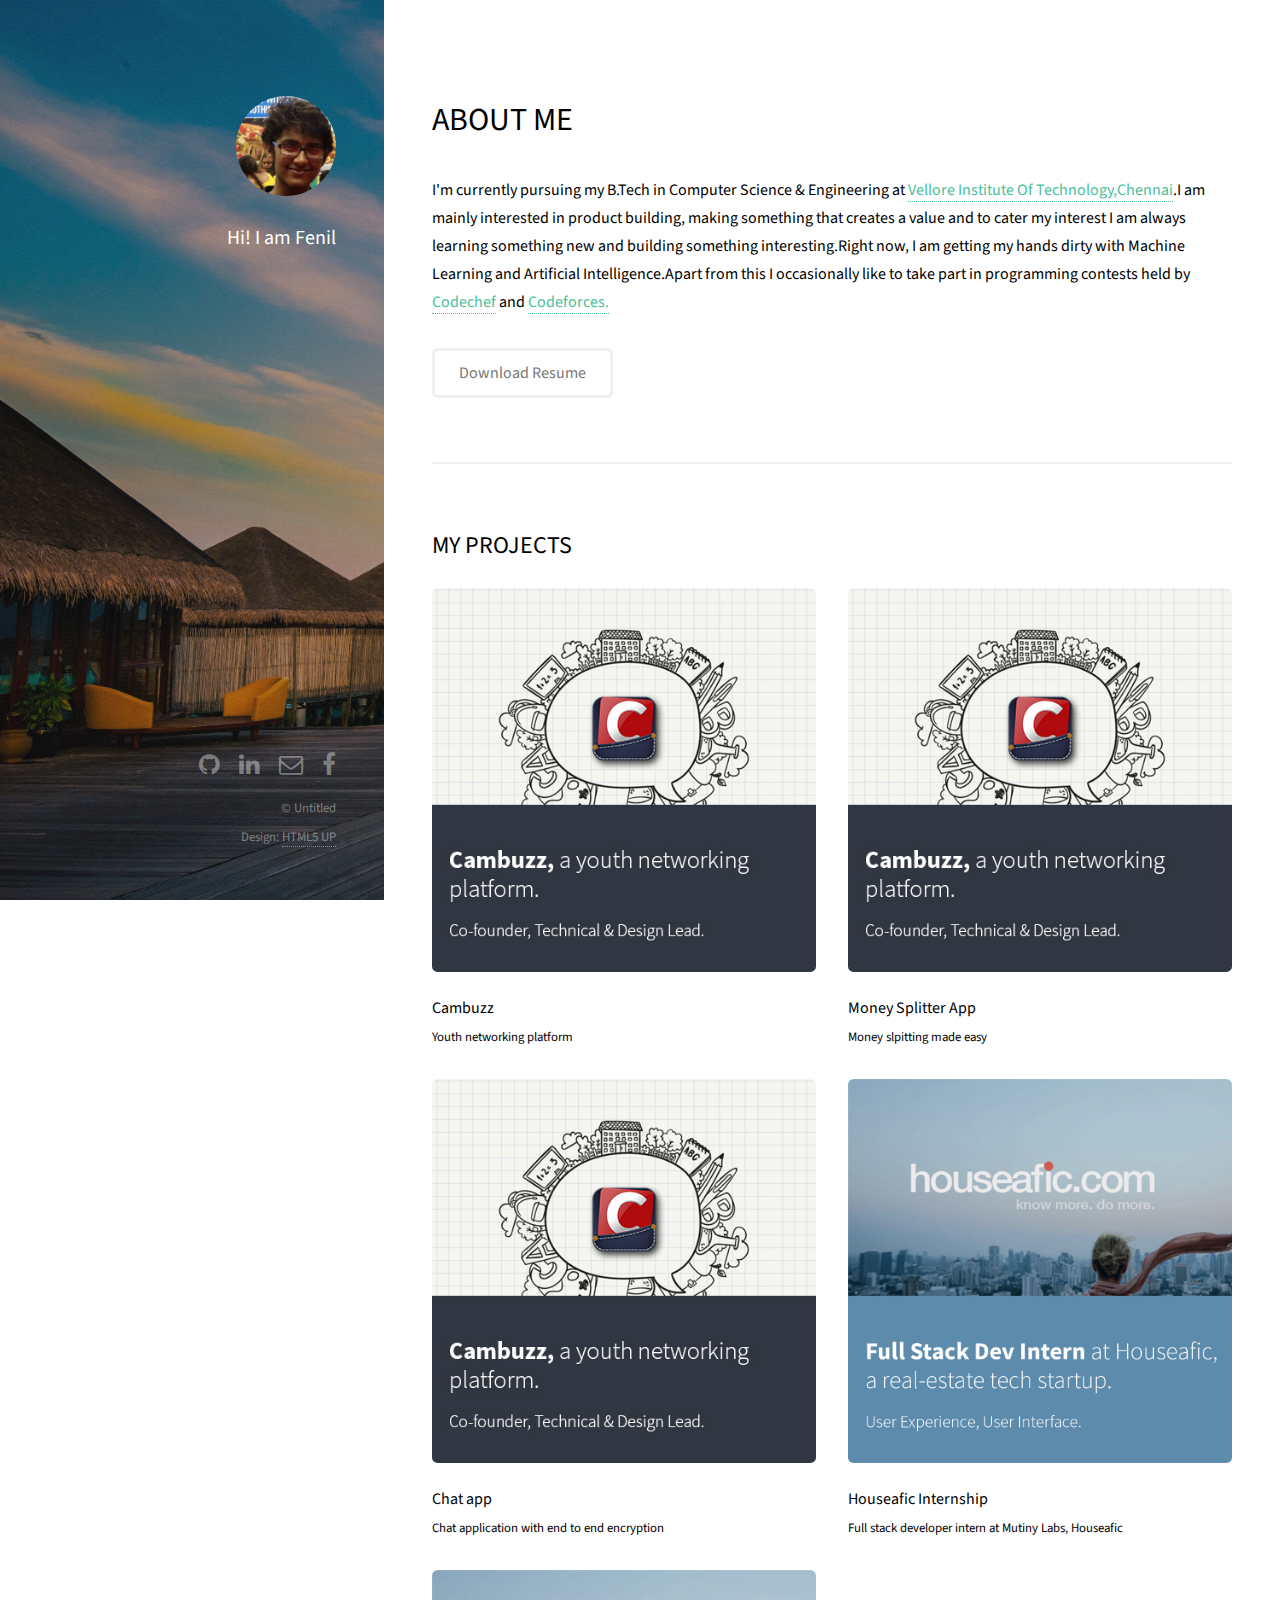
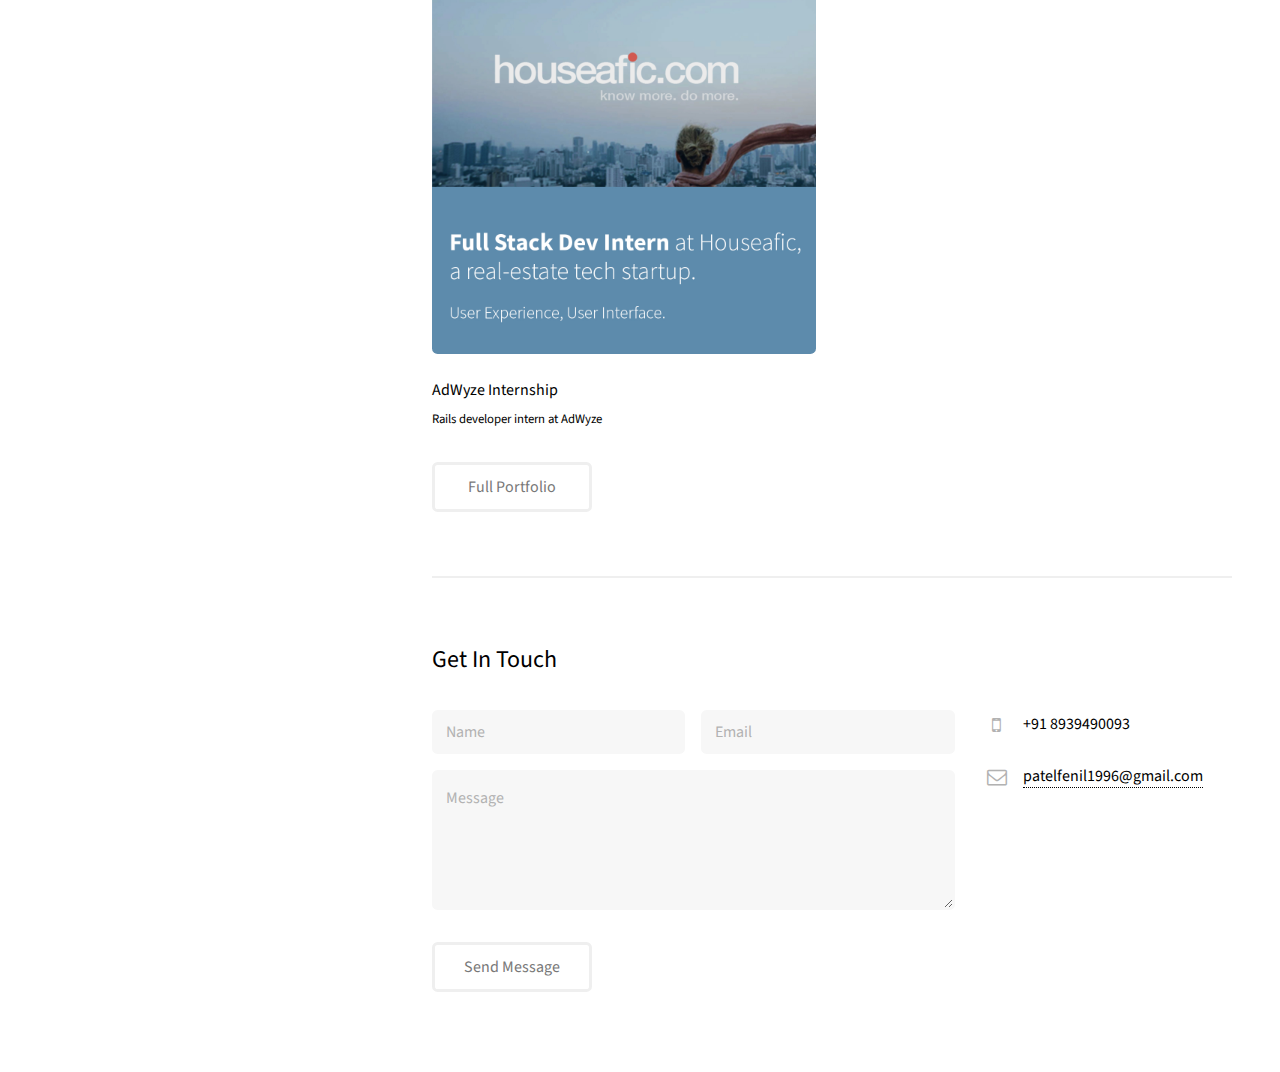
==== commit 0e0f7500: "minor changes" ====
--- a/index.html
+++ b/index.html
@@ -51,18 +51,18 @@
 								<h3>Money Splitter App</h3>
 								<p>Money slpitting made easy</p>
 							</article>
-							<article>
-								<a href="images/fulls/03.jpg" class="image fit"><img src="images/thumbs/03.jpg" alt="" /></a>
+							<article class="6u 12u$(xsmall) work-item">
+								<a href="projects/chat_app.html" class="image fit"><img src="images/posts/cambuzz_cover.jpg" alt="" /></a>
 								<h3>Chat app</h3>
 								<p>Chat application with end to end encryption</p>
 							</article>
 							<article class="6u$ 12u$(xsmall) work-item">
-								<a href="projects/houseafic.html" class="image fit"><img src="images/posts/houseafic_cover.jpg" alt="" /></a>
+								<a href="projects/money_splitter.html" class="image fit"><img src="images/posts/houseafic_cover.jpg" alt="" /></a>
 								<h3>Houseafic Internship</h3>
 								<p>Full stack developer intern at Mutiny Labs, Houseafic</p>
 							</article>
 							<article class="6u 12u$(xsmall) work-item">
-								<a href="images/fulls/05.jpg" class="image fit"><img src="images/thumbs/05.jpg" alt="" /></a>
+								<a href="images/fulls/05.jpg" class="image fit"><img src="images/posts/houseafic_cover.jpg" alt="" /></a>
 								<h3>AdWyze Internship</h3>
 								<p>Rails developer intern at AdWyze</p>
 							</article>
@@ -80,7 +80,7 @@
 				<!-- Three -->
 					<section id="three">
 						<h2>Get In Touch</h2>
-						<p>Accumsan pellentesque commodo blandit enim arcu non at amet id arcu magna. Accumsan orci faucibus id eu lorem semper nunc nisi lorem vulputate lorem neque lorem ipsum dolor.</p>
+						<p></p>
 						<div class="row">
 							<div class="8u 12u$(small)">
 								<form method="post" action="#">
@@ -96,19 +96,19 @@
 							</div>
 							<div class="4u$ 12u$(small)">
 								<ul class="labeled-icons">
-									<li>
+									<!-- <li>
 										<h3 class="icon fa-home"><span class="label">Address</span></h3>
 										1234 Somewhere Rd.<br />
 										Nashville, TN 00000<br />
 										United States
-									</li>
+									</li> -->
 									<li>
 										<h3 class="icon fa-mobile"><span class="label">Phone</span></h3>
-										000-000-0000
+										+91 8939490093
 									</li>
 									<li>
 										<h3 class="icon fa-envelope-o"><span class="label">Email</span></h3>
-										<a href="#">hello@untitled.tld</a>
+										<a href="#">patelfenil1996@gmail.com</a>
 									</li>
 								</ul>
 							</div>
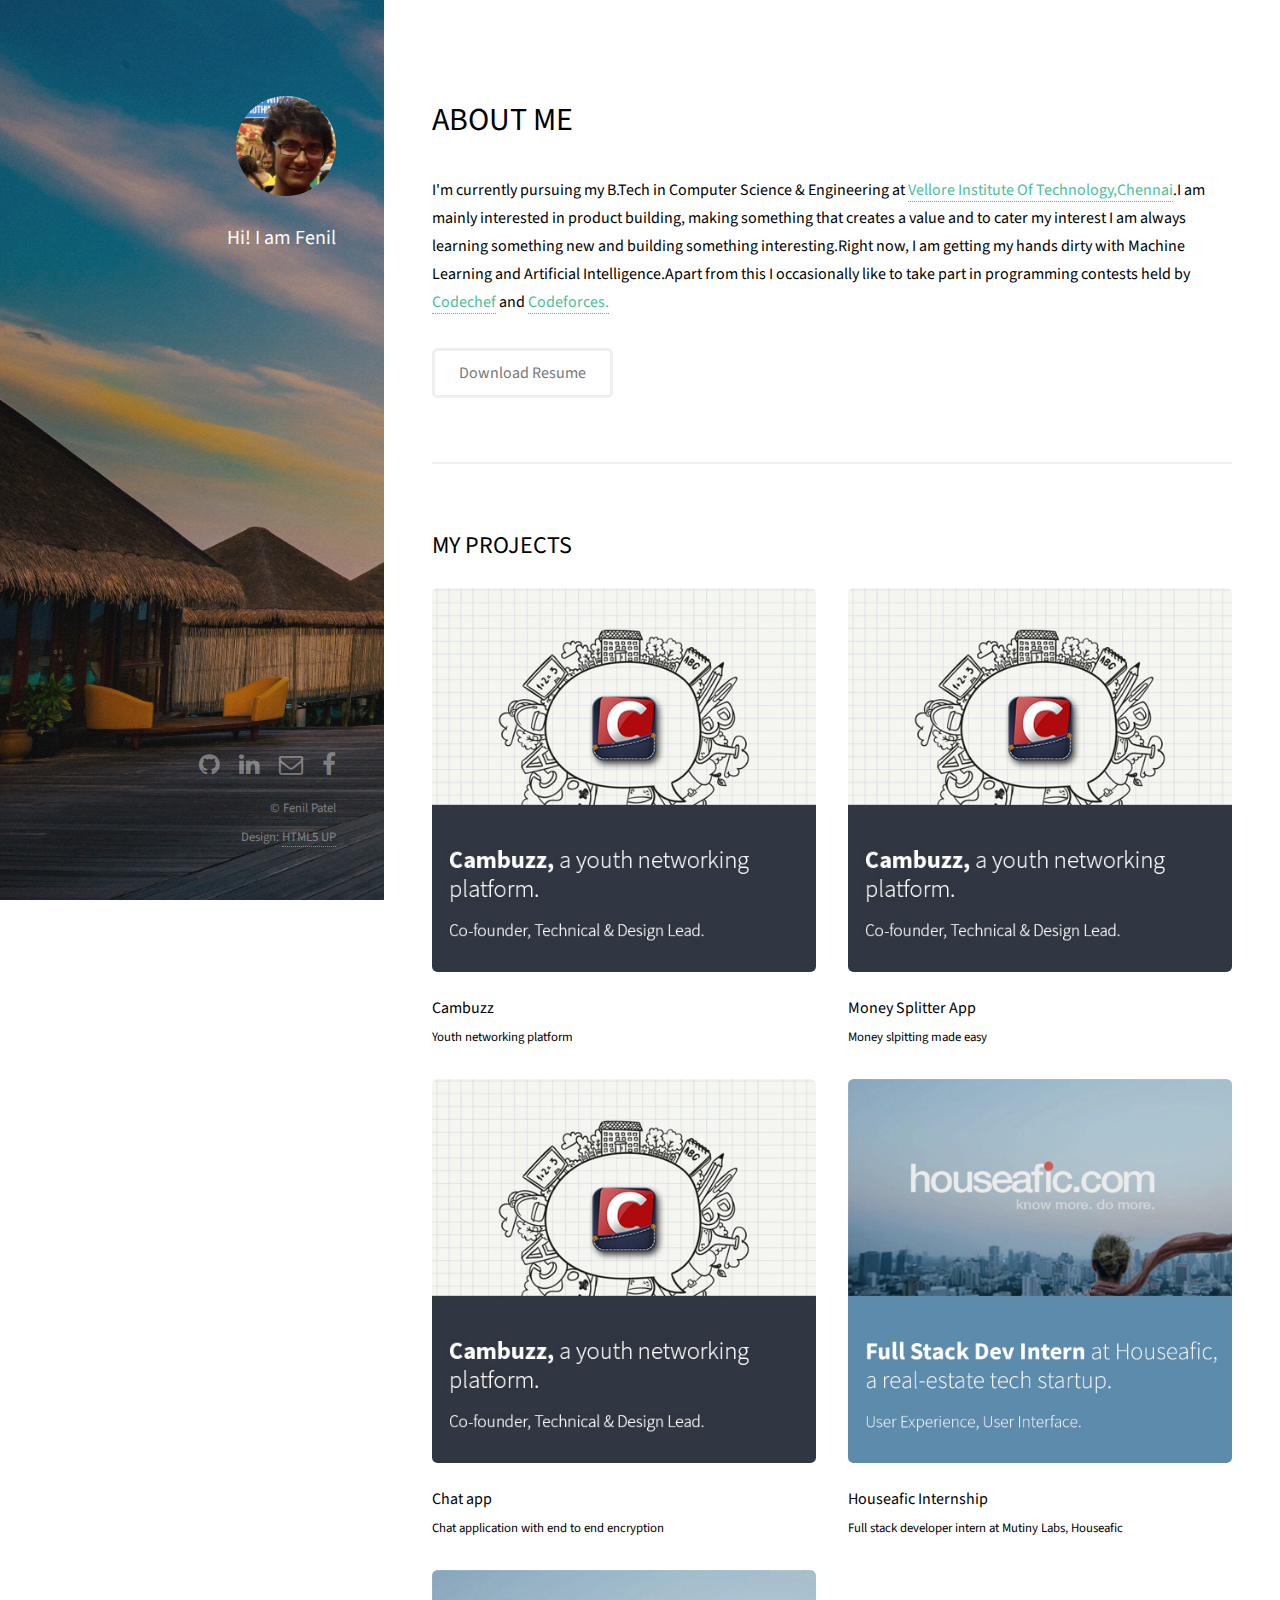
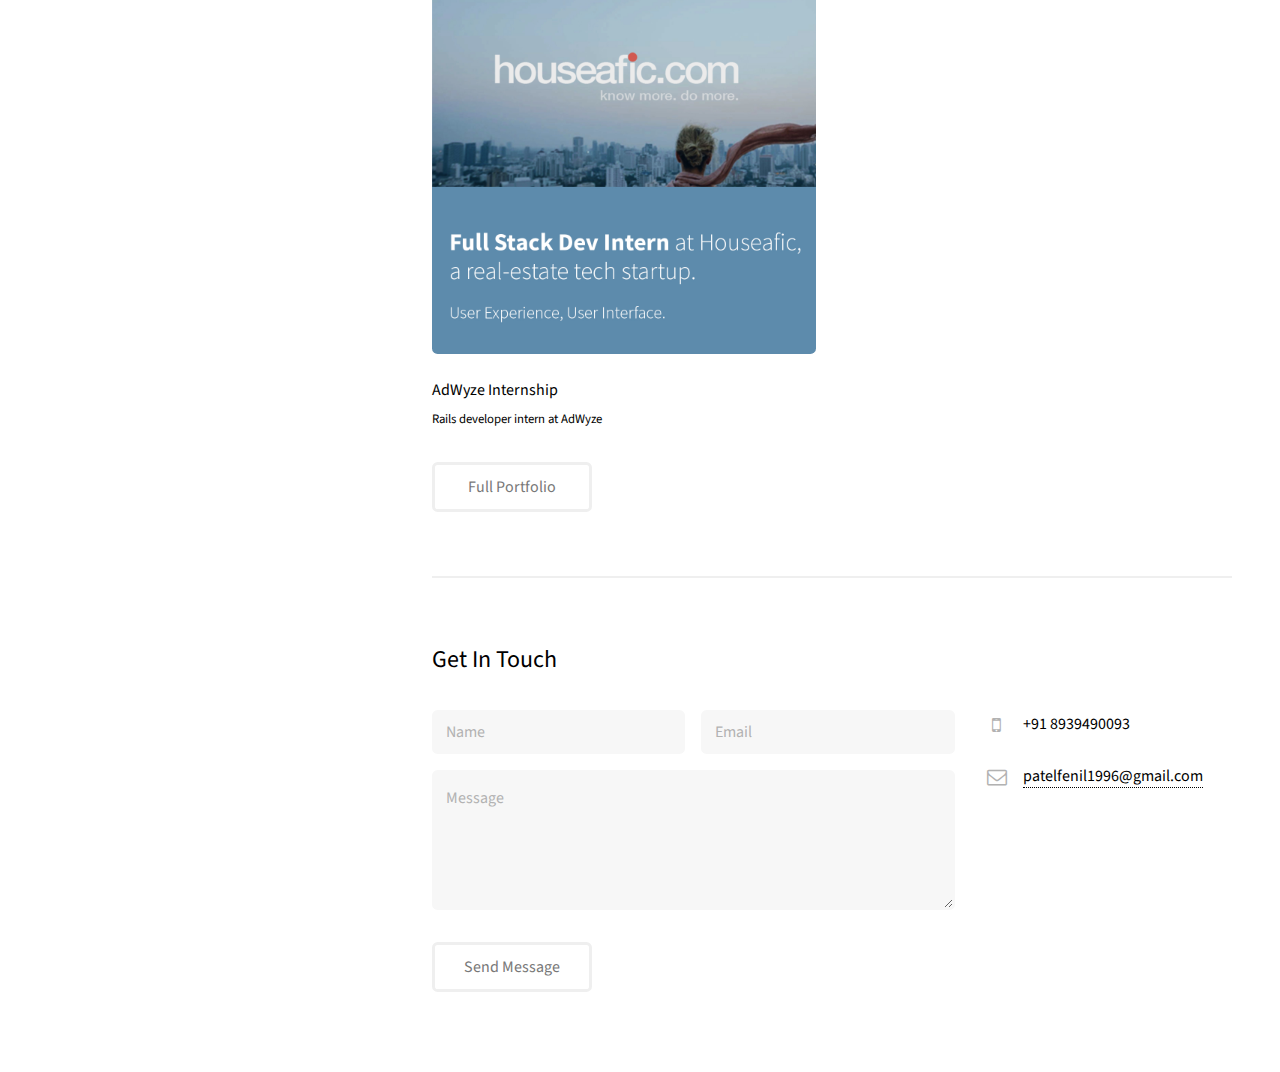
==== commit 14748392: "added chat app details" ====
--- a/index.html
+++ b/index.html
@@ -448,7 +448,7 @@
 						<li><a href="https://www.facebook.com/patel.fenil.1238" class="icon fa-facebook"><span class="label">Facebook</span></a></li>
 					</ul>
 					<ul class="copyright">
-						<li>&copy; Untitled</li><li>Design: <a href="http://html5up.net">HTML5 UP</a></li>
+						<li>&copy; Fenil Patel</li><li>Design: <a href="http://html5up.net">HTML5 UP</a></li>
 					</ul>
 				</div>
 			</footer>
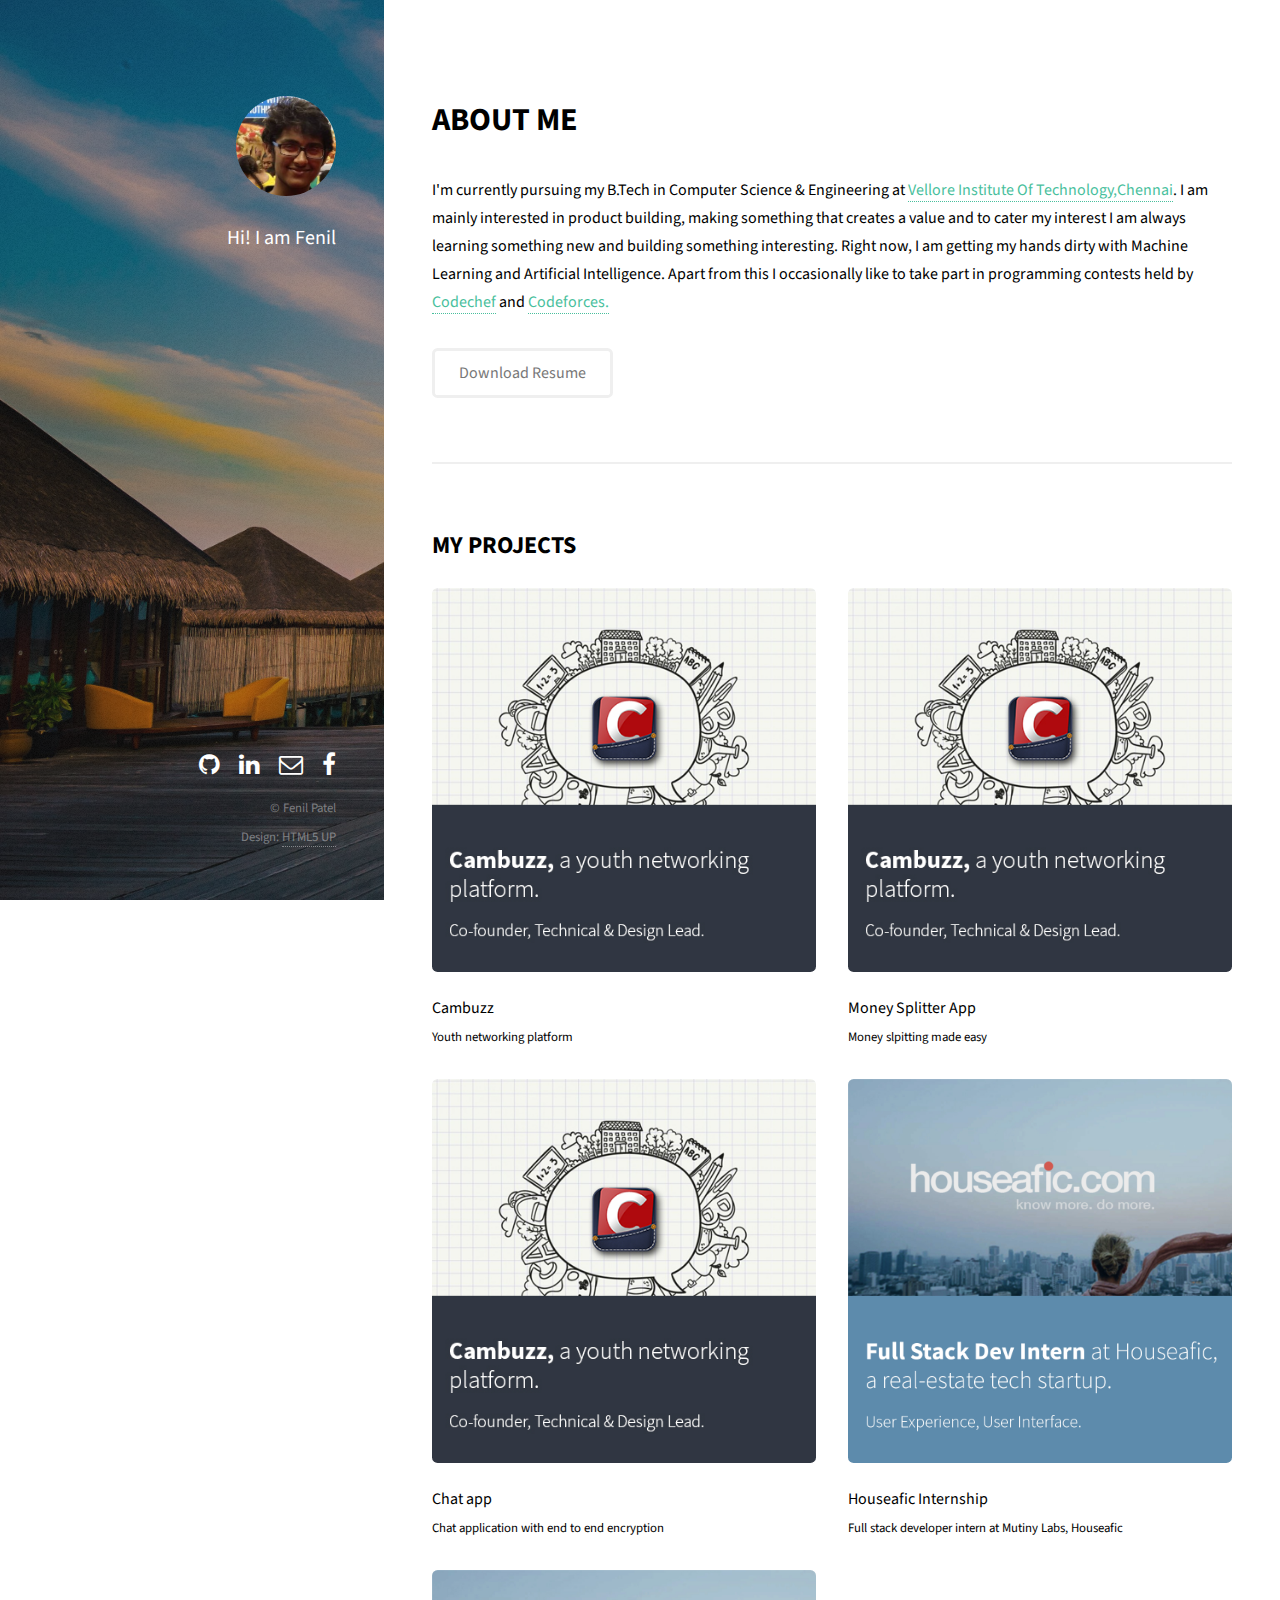
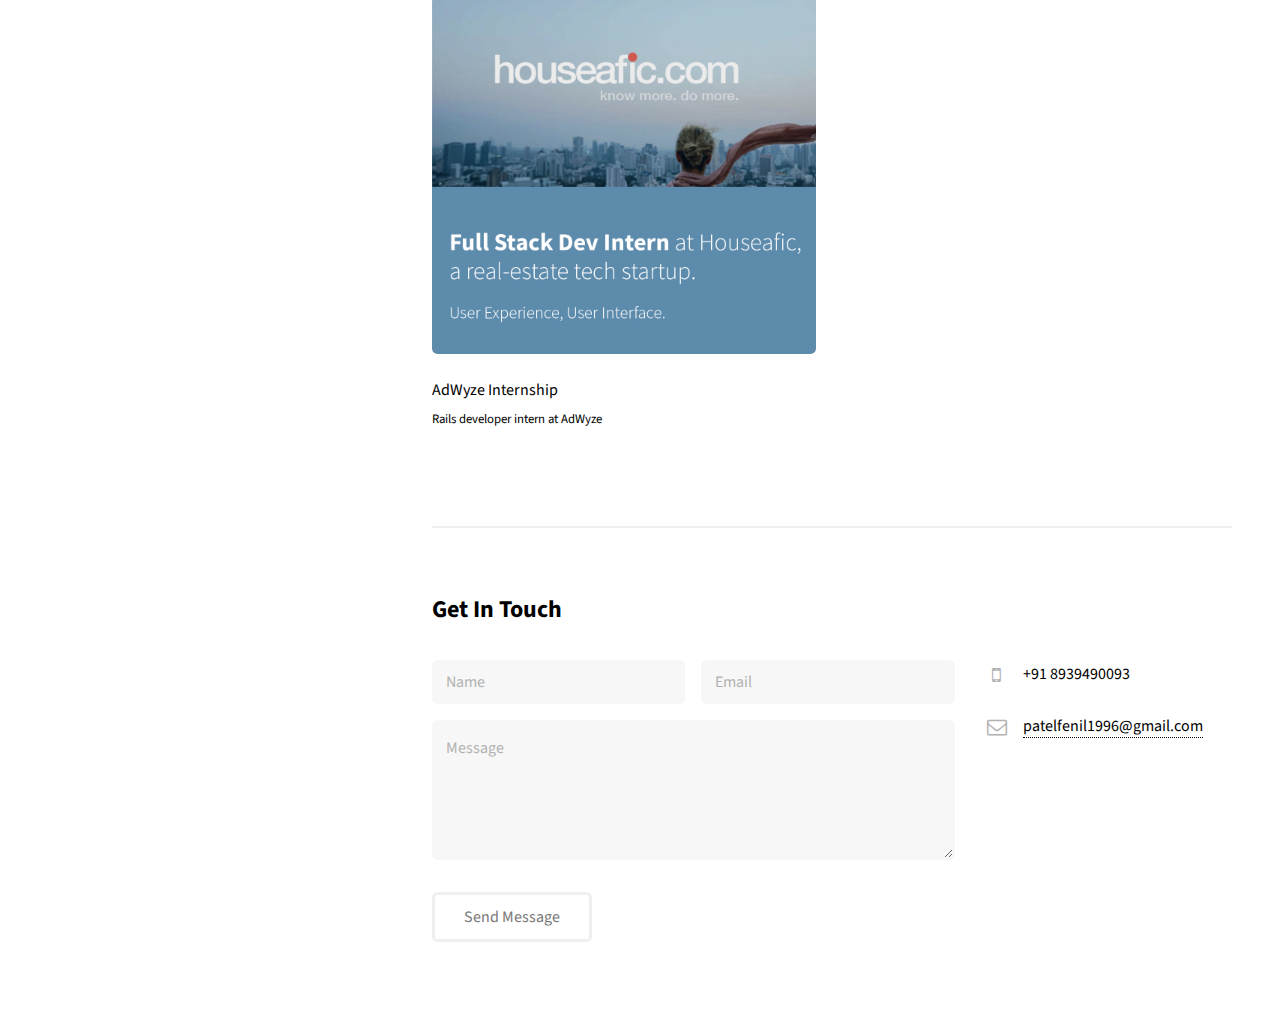
==== commit 7619d871: "minor chnages" ====
--- a/index.html
+++ b/index.html
@@ -31,7 +31,7 @@
 						<header class="major">
 							<h2>ABOUT ME</h2>
 						</header>
-						<p>I'm currently pursuing my B.Tech in Computer Science & Engineering at <a href="http://chennai.vit.ac.in" target="_blank"> Vellore Institute Of Technology,Chennai</a>.I am mainly interested in product building, making something that creates a value and to cater my interest I am always learning something new and building something interesting.Right now, I am getting my hands dirty with Machine Learning and Artificial Intelligence.Apart from this I occasionally like to take part in programming contests held by <a href="https://www.codechef.com/users/fenil">Codechef</a> and <a href="http://codeforces.com/profile/fenil">Codeforces.</a></p>
+						<p>I'm currently pursuing my B.Tech in Computer Science & Engineering at <a href="http://chennai.vit.ac.in" target="_blank"> Vellore Institute Of Technology,Chennai</a>. I am mainly interested in product building, making something that creates a value and to cater my interest I am always learning something new and building something interesting. Right now, I am getting my hands dirty with Machine Learning and Artificial Intelligence. Apart from this I occasionally like to take part in programming contests held by <a href="https://www.codechef.com/users/fenil">Codechef</a> and <a href="http://codeforces.com/profile/fenil">Codeforces.</a></p>
 						<ul class="actions">
 							<li><a href="Fenil_Resume.pdf" target="_blank" class="button">Download Resume</a></li>
 						</ul>
@@ -72,9 +72,6 @@
 								<p>Lorem ipsum dolor sit amet nisl sed nullam feugiat.</p>
 							</article> -->
 						</div>
-						<ul class="actions">
-							<li><a href="#" class="button">Full Portfolio</a></li>
-						</ul>
 					</section>
 
 				<!-- Three -->
@@ -442,10 +439,10 @@
 				<div class="inner">
 					<ul class="icons">
 						<!-- <li><a href="#" class="icon fa-twitter"><span class="label">Twitter</span></a></li> -->
-						<li><a href="https://www.github.com/patelfenil" class="icon fa-github"><span class="label">Github</span></a></li>
-						<li><a href="https://in.linkedin.com/in/patelfenil" class="icon fa-linkedin"><span class="label">Linkedin</span></a></li>
-						<li><a href="mailto:patelfenil1996@gmail.com" class="icon fa-envelope-o"><span class="label">Email</span></a></li>
-						<li><a href="https://www.facebook.com/patel.fenil.1238" class="icon fa-facebook"><span class="label">Facebook</span></a></li>
+						<li><a href="https://www.github.com/patelfenil" class="icon fa-github" style="color:white;"><span class="label">Github</span></a></li>
+						<li><a href="https://in.linkedin.com/in/patelfenil" class="icon fa-linkedin" style="color:white;"><span class="label">Linkedin</span></a></li>
+						<li><a href="mailto:patelfenil1996@gmail.com" class="icon fa-envelope-o" style="color:white;"><span class="label">Email</span></a></li>
+						<li><a href="https://www.facebook.com/patel.fenil.1238" class="icon fa-facebook" style="color:white;"><span class="label">Facebook</span></a></li>
 					</ul>
 					<ul class="copyright">
 						<li>&copy; Fenil Patel</li><li>Design: <a href="http://html5up.net">HTML5 UP</a></li>
--- a/assets/css/main.css
+++ b/assets/css/main.css
@@ -16,6 +16,14 @@
 		font-size: 100%;
 		font: inherit;
 		vertical-align: baseline;
+	}
+
+	img {
+		width: 100%;
+	}
+
+	iframe {
+		width: 100%;
 	}
 
 	article, aside, details, figcaption, figure, footer, header, hgroup, menu, nav, section {
@@ -1622,6 +1630,7 @@
 	h2 {
 		font-size: 1.5em;
 		line-height: 1.5em;
+		font-weight: 700;
 	}
 
 	h3 {
@@ -2480,7 +2489,7 @@
 		-ms-justify-content: space-between;
 		justify-content: space-between;
 		background-color: #1f1815;
-		background-attachment: scroll,								fixed;
+		background-attachment:fixed;
 		background-image: url("images/overlay.png"), url("../../images/bg.jpg");
 		background-position: top left,							top left;
 		background-repeat: repeat,								no-repeat;
@@ -2530,6 +2539,8 @@
 			margin: 0 0 1em 0;
 			width: 6.25em;
 		}
+
+
 
 /* Footer */
 
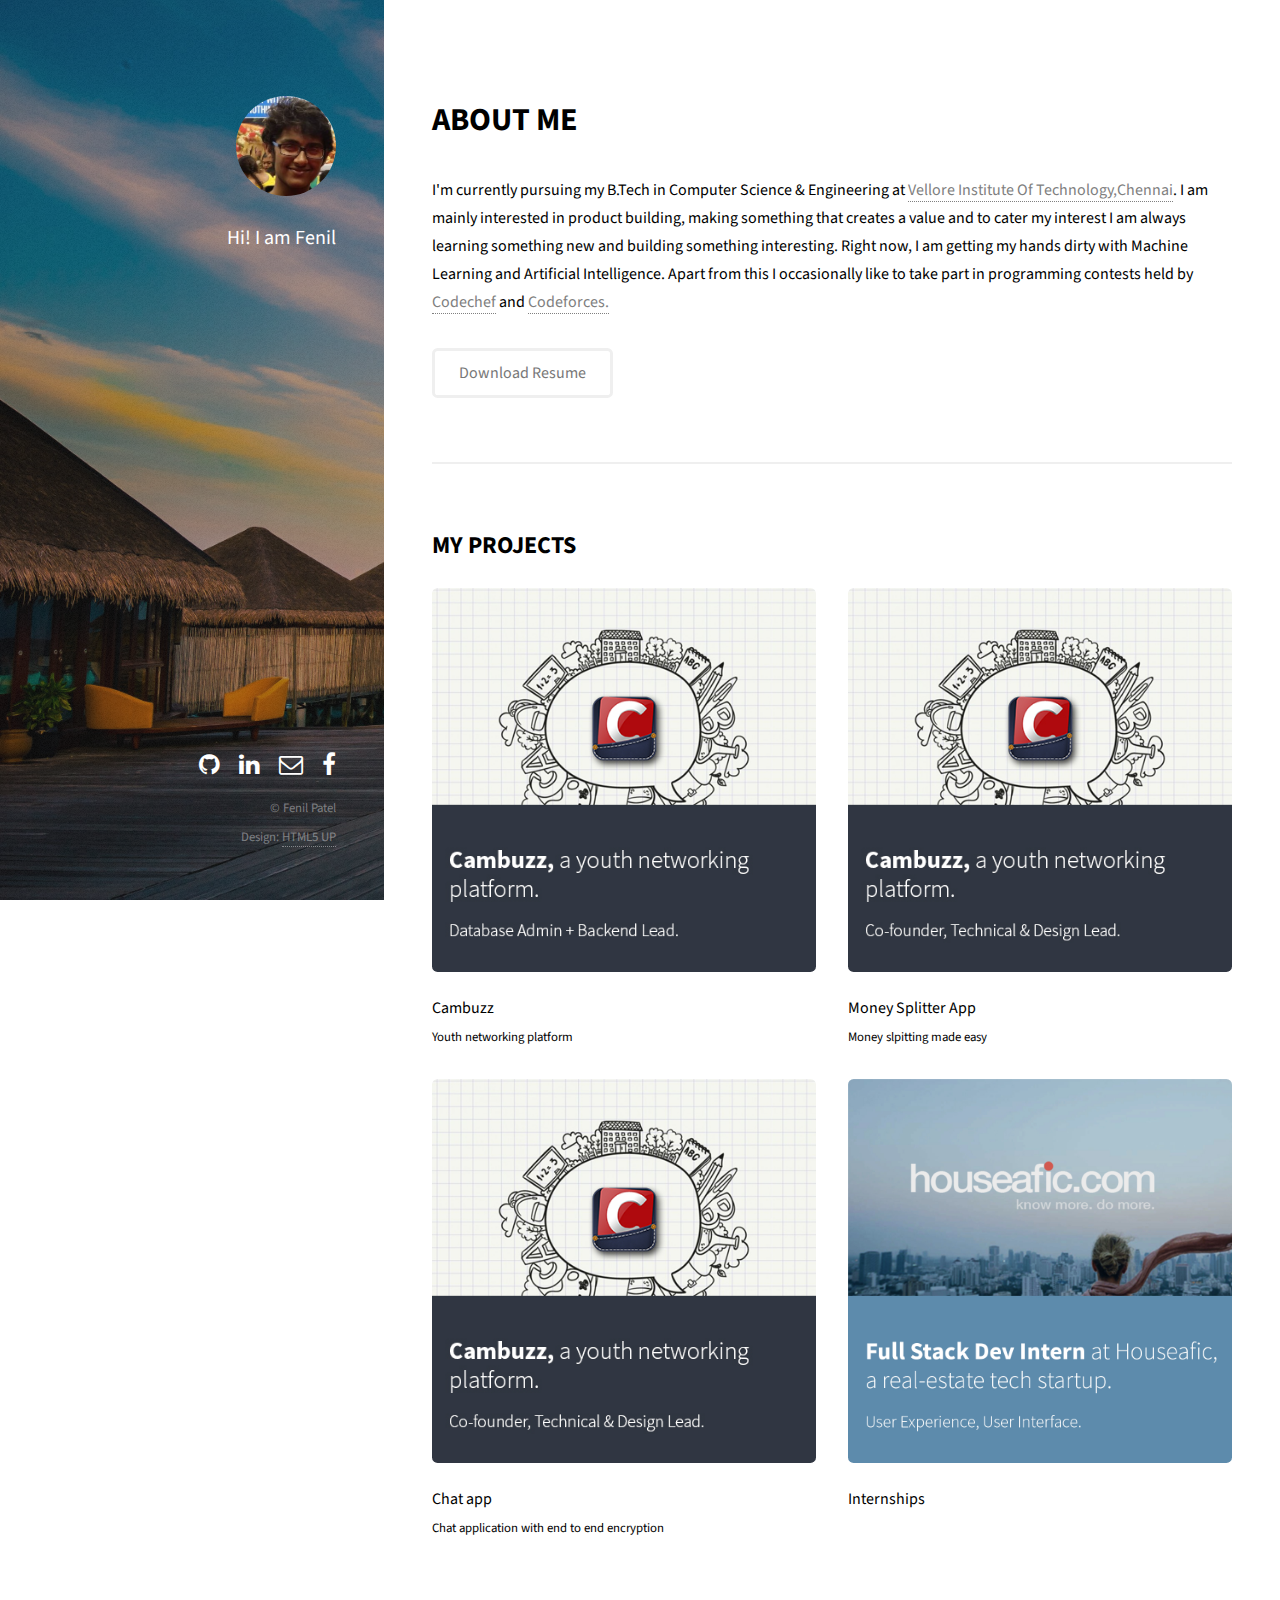
==== commit 66b2d588: "added internships" ====
--- a/index.html
+++ b/index.html
@@ -42,7 +42,7 @@
 						<h2>MY PROJECTS</h2>
 						<div class="row">
 							<article class="6u 12u$(xsmall) work-item">
-								<a href="projects/cambuzz.html" class="image fit"><img src="images/posts/cambuzz_cover.jpg" alt="" /></a>
+								<a href="projects/cambuzz.html" class="image fit"><img src="images/posts/Cambuzz-Cover.jpg" alt="" /></a>
 								<h3>Cambuzz</h3>
 								<p>Youth networking platform</p>
 							</article>
@@ -57,14 +57,9 @@
 								<p>Chat application with end to end encryption</p>
 							</article>
 							<article class="6u$ 12u$(xsmall) work-item">
-								<a href="projects/money_splitter.html" class="image fit"><img src="images/posts/houseafic_cover.jpg" alt="" /></a>
-								<h3>Houseafic Internship</h3>
-								<p>Full stack developer intern at Mutiny Labs, Houseafic</p>
-							</article>
-							<article class="6u 12u$(xsmall) work-item">
-								<a href="images/fulls/05.jpg" class="image fit"><img src="images/posts/houseafic_cover.jpg" alt="" /></a>
-								<h3>AdWyze Internship</h3>
-								<p>Rails developer intern at AdWyze</p>
+								<a href="projects/internships.html" class="image fit"><img src="images/posts/houseafic_cover.jpg" alt="" /></a>
+								<h3>Internships</h3>
+								<p></p>
 							</article>
 							<!-- <article class="6u$ 12u$(xsmall) work-item">
 								<a href="images/fulls/06.jpg" class="image fit thumb"><img src="images/thumbs/06.jpg" alt="" /></a>
@@ -75,7 +70,7 @@
 					</section>
 
 				<!-- Three -->
-					<section id="three">
+					<!-- <section id="three">
 						<h2>Get In Touch</h2>
 						<p></p>
 						<div class="row">
@@ -93,12 +88,6 @@
 							</div>
 							<div class="4u$ 12u$(small)">
 								<ul class="labeled-icons">
-									<!-- <li>
-										<h3 class="icon fa-home"><span class="label">Address</span></h3>
-										1234 Somewhere Rd.<br />
-										Nashville, TN 00000<br />
-										United States
-									</li> -->
 									<li>
 										<h3 class="icon fa-mobile"><span class="label">Phone</span></h3>
 										+91 8939490093
@@ -110,7 +99,7 @@
 								</ul>
 							</div>
 						</div>
-					</section>
+					</section> -->
 
 				<!-- Four -->
 				<!--
--- a/assets/css/main.css
+++ b/assets/css/main.css
@@ -1587,13 +1587,13 @@
 		-ms-transition: color 0.2s ease-in-out, border-color 0.2s ease-in-out;
 		transition: color 0.2s ease-in-out, border-color 0.2s ease-in-out;
 		border-bottom: dotted 1px;
-		color: #49bf9d;
+		color: #808080;
 		text-decoration: none;
 	}
 
 		a:hover {
 			border-bottom-color: transparent;
-			color: #49bf9d !important;
+			color: #808080 !important;
 			text-decoration: none;
 		}
 
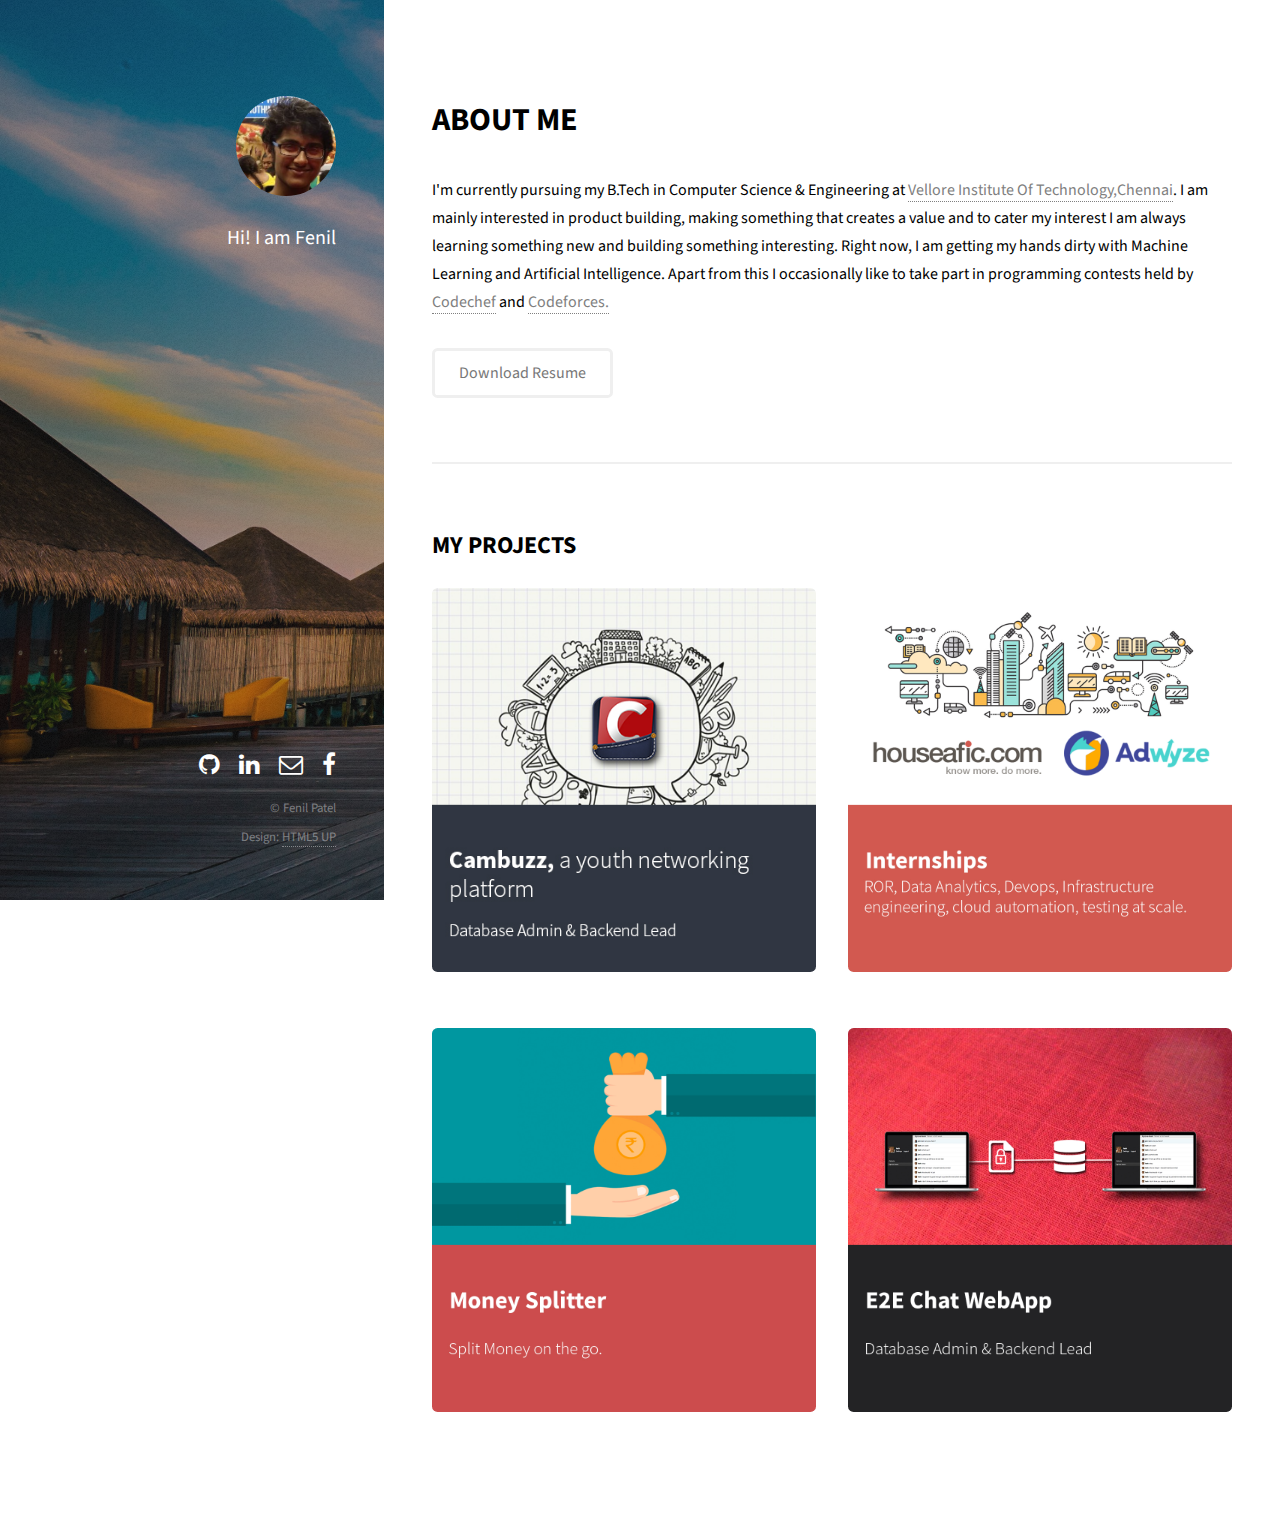
==== commit b84e4186: "Added images" ====
--- a/index.html
+++ b/index.html
@@ -42,25 +42,27 @@
 						<h2>MY PROJECTS</h2>
 						<div class="row">
 							<article class="6u 12u$(xsmall) work-item">
-								<a href="projects/cambuzz.html" class="image fit"><img src="images/posts/Cambuzz-Cover.jpg" alt="" /></a>
-								<h3>Cambuzz</h3>
-								<p>Youth networking platform</p>
+								<a href="projects/cambuzz.html" class="image fit"><img src="images/posts/cambuzz_cover.jpg" alt="" /></a>
+								<!-- <h3>Cambuzz</h3> -->
+								<!-- <p>Youth networking platform</p> -->
 							</article>
 							<article class="6u$ 12u$(xsmall) work-item">
-								<a href="projects/money_splitter.html" class="image fit"><img src="images/posts/cambuzz_cover.jpg" alt="" /></a>
-								<h3>Money Splitter App</h3>
-								<p>Money slpitting made easy</p>
+								<a href="projects/internships.html" class="image fit"><img src="images/posts/internships_cover.jpg" alt="" /></a>
+								<!-- <h3>Internships</h3> -->
+								<!-- <p></p> -->
 							</article>
 							<article class="6u 12u$(xsmall) work-item">
-								<a href="projects/chat_app.html" class="image fit"><img src="images/posts/cambuzz_cover.jpg" alt="" /></a>
-								<h3>Chat app</h3>
-								<p>Chat application with end to end encryption</p>
+								<a href="projects/money_splitter.html" class="image fit"><img src="images/posts/moneysplitter_cover.jpg" alt="" /></a>
+								<!-- <h3>Money Splitter App</h3> -->
+								<!-- <p>Money slpitting made easy</p> -->
 							</article>
 							<article class="6u$ 12u$(xsmall) work-item">
-								<a href="projects/internships.html" class="image fit"><img src="images/posts/houseafic_cover.jpg" alt="" /></a>
-								<h3>Internships</h3>
-								<p></p>
+								<a href="projects/chat_app.html" class="image fit"><img src="images/posts/chatapp_cover.jpg" alt="" /></a>
+								<!-- <h3>Chat app</h3> -->
+								<!-- <p>Chat application with end to end encryption</p> -->
 							</article>
+
+
 							<!-- <article class="6u$ 12u$(xsmall) work-item">
 								<a href="images/fulls/06.jpg" class="image fit thumb"><img src="images/thumbs/06.jpg" alt="" /></a>
 								<h3>Risus ornare lacinia</h3>
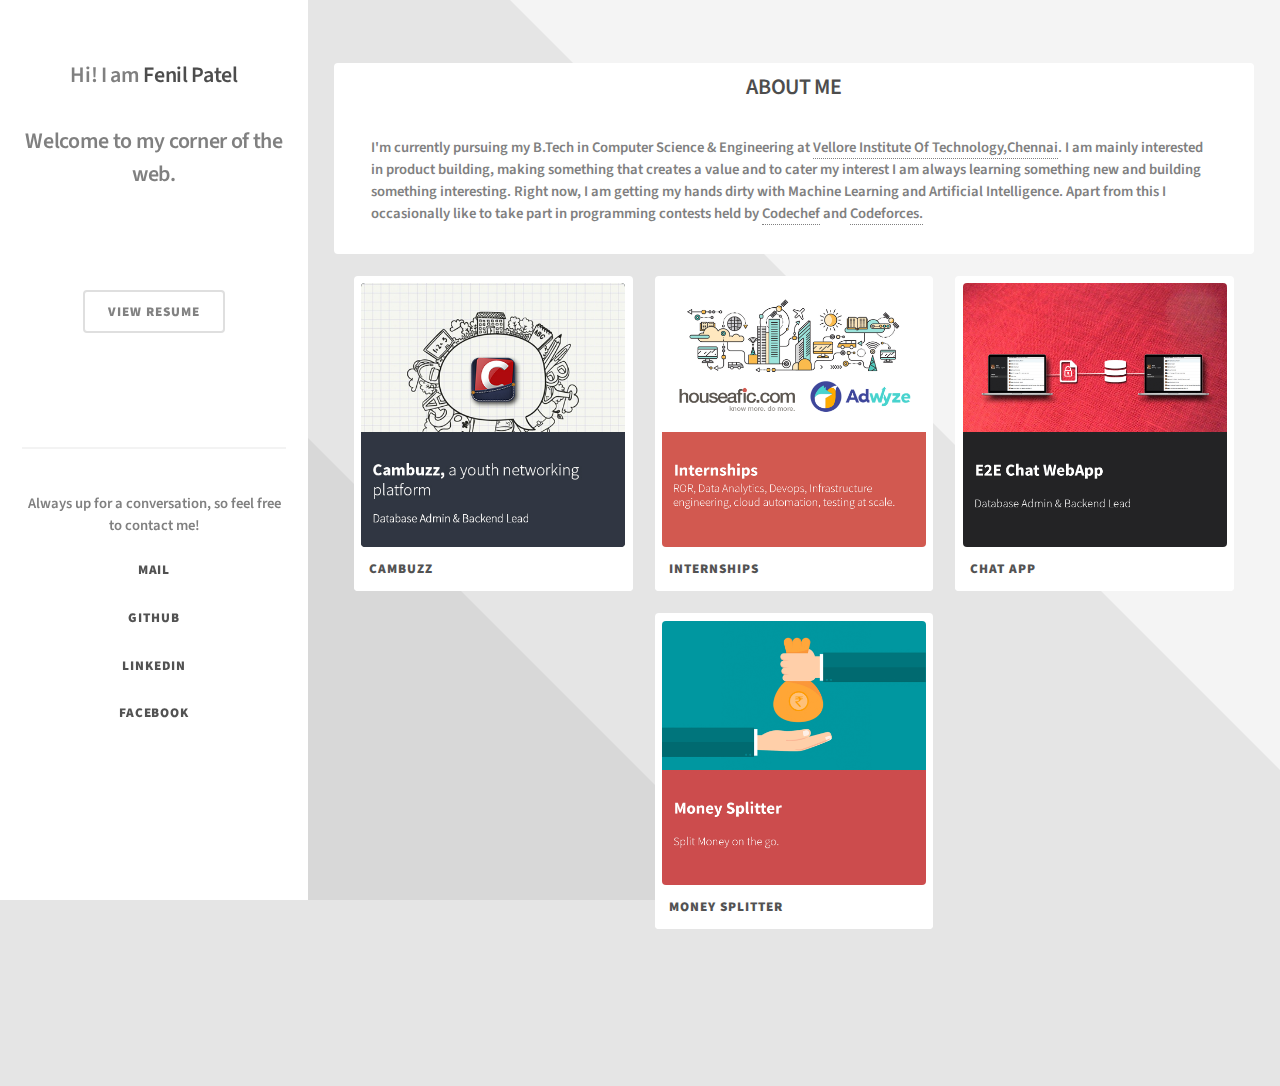
==== commit 5ce24a45: "New website" ====
--- a/index.html
+++ b/index.html
@@ -1,453 +1,127 @@
-<!DOCTYPE HTML>
-<!--
-	Strata by HTML5 UP
-	html5up.net | @ajlkn
-	Free for personal and commercial use under the CCA 3.0 license (html5up.net/license)
--->
-<html>
-	<head>
-		<title>Fenil Patel</title>
-		<meta charset="utf-8" />
-		<meta name="viewport" content="width=device-width, initial-scale=1" />
-		<!--[if lte IE 8]><script src="assets/js/ie/html5shiv.js"></script><![endif]-->
-		<link rel="stylesheet" href="assets/css/main.css" />
-		<!--[if lte IE 8]><link rel="stylesheet" href="assets/css/ie8.css" /><![endif]-->
-	</head>
-	<body id="top">
-
-		<!-- Header -->
-			<header id="header">
-				<div class="inner">
-					<a href="#" class="image avatar"><img src="images/avatar.jpg" alt="" /></a>
-					<h1><strong>Hi! I am Fenil</strong><br />
-				</div>
-			</header>
-
-		<!-- Main -->
-			<div id="main">
-
-				<!-- One -->
-					<section id="one">
-						<header class="major">
-							<h2>ABOUT ME</h2>
-						</header>
-						<p>I'm currently pursuing my B.Tech in Computer Science & Engineering at <a href="http://chennai.vit.ac.in" target="_blank"> Vellore Institute Of Technology,Chennai</a>. I am mainly interested in product building, making something that creates a value and to cater my interest I am always learning something new and building something interesting. Right now, I am getting my hands dirty with Machine Learning and Artificial Intelligence. Apart from this I occasionally like to take part in programming contests held by <a href="https://www.codechef.com/users/fenil">Codechef</a> and <a href="http://codeforces.com/profile/fenil">Codeforces.</a></p>
-						<ul class="actions">
-							<li><a href="Fenil_Resume.pdf" target="_blank" class="button">Download Resume</a></li>
-						</ul>
-					</section>
-
-				<!-- Two -->
-					<section id="two">
-						<h2>MY PROJECTS</h2>
-						<div class="row">
-							<article class="6u 12u$(xsmall) work-item">
-								<a href="projects/cambuzz.html" class="image fit"><img src="images/posts/cambuzz_cover.jpg" alt="" /></a>
-								<!-- <h3>Cambuzz</h3> -->
-								<!-- <p>Youth networking platform</p> -->
-							</article>
-							<article class="6u$ 12u$(xsmall) work-item">
-								<a href="projects/internships.html" class="image fit"><img src="images/posts/internships_cover.jpg" alt="" /></a>
-								<!-- <h3>Internships</h3> -->
-								<!-- <p></p> -->
-							</article>
-							<article class="6u 12u$(xsmall) work-item">
-								<a href="projects/money_splitter.html" class="image fit"><img src="images/posts/moneysplitter_cover.jpg" alt="" /></a>
-								<!-- <h3>Money Splitter App</h3> -->
-								<!-- <p>Money slpitting made easy</p> -->
-							</article>
-							<article class="6u$ 12u$(xsmall) work-item">
-								<a href="projects/chat_app.html" class="image fit"><img src="images/posts/chatapp_cover.jpg" alt="" /></a>
-								<!-- <h3>Chat app</h3> -->
-								<!-- <p>Chat application with end to end encryption</p> -->
-							</article>
-
-
-							<!-- <article class="6u$ 12u$(xsmall) work-item">
-								<a href="images/fulls/06.jpg" class="image fit thumb"><img src="images/thumbs/06.jpg" alt="" /></a>
-								<h3>Risus ornare lacinia</h3>
-								<p>Lorem ipsum dolor sit amet nisl sed nullam feugiat.</p>
-							</article> -->
-						</div>
-					</section>
-
-				<!-- Three -->
-					<!-- <section id="three">
-						<h2>Get In Touch</h2>
-						<p></p>
-						<div class="row">
-							<div class="8u 12u$(small)">
-								<form method="post" action="#">
-									<div class="row uniform 50%">
-										<div class="6u 12u$(xsmall)"><input type="text" name="name" id="name" placeholder="Name" /></div>
-										<div class="6u$ 12u$(xsmall)"><input type="email" name="email" id="email" placeholder="Email" /></div>
-										<div class="12u$"><textarea name="message" id="message" placeholder="Message" rows="4"></textarea></div>
-									</div>
-								</form>
-								<ul class="actions">
-									<li><input type="submit" value="Send Message" /></li>
-								</ul>
-							</div>
-							<div class="4u$ 12u$(small)">
-								<ul class="labeled-icons">
-									<li>
-										<h3 class="icon fa-mobile"><span class="label">Phone</span></h3>
-										+91 8939490093
-									</li>
-									<li>
-										<h3 class="icon fa-envelope-o"><span class="label">Email</span></h3>
-										<a href="#">patelfenil1996@gmail.com</a>
-									</li>
-								</ul>
-							</div>
-						</div>
-					</section> -->
-
-				<!-- Four -->
-				<!--
-					<section id="four">
-						<h2>Elements</h2>
-
-						<section>
-							<h4>Text</h4>
-							<p>This is <b>bold</b> and this is <strong>strong</strong>. This is <i>italic</i> and this is <em>emphasized</em>.
-							This is <sup>superscript</sup> text and this is <sub>subscript</sub> text.
-							This is <u>underlined</u> and this is code: <code>for (;;) { ... }</code>. Finally, <a href="#">this is a link</a>.</p>
-							<hr />
-							<header>
-								<h4>Heading with a Subtitle</h4>
-								<p>Lorem ipsum dolor sit amet nullam id egestas urna aliquam</p>
-							</header>
-							<p>Nunc lacinia ante nunc ac lobortis. Interdum adipiscing gravida odio porttitor sem non mi integer non faucibus ornare mi ut ante amet placerat aliquet. Volutpat eu sed ante lacinia sapien lorem accumsan varius montes viverra nibh in adipiscing blandit tempus accumsan.</p>
-							<header>
-								<h5>Heading with a Subtitle</h5>
-								<p>Lorem ipsum dolor sit amet nullam id egestas urna aliquam</p>
-							</header>
-							<p>Nunc lacinia ante nunc ac lobortis. Interdum adipiscing gravida odio porttitor sem non mi integer non faucibus ornare mi ut ante amet placerat aliquet. Volutpat eu sed ante lacinia sapien lorem accumsan varius montes viverra nibh in adipiscing blandit tempus accumsan.</p>
-							<hr />
-							<h2>Heading Level 2</h2>
-							<h3>Heading Level 3</h3>
-							<h4>Heading Level 4</h4>
-							<h5>Heading Level 5</h5>
-							<h6>Heading Level 6</h6>
-							<hr />
-							<h5>Blockquote</h5>
-							<blockquote>Fringilla nisl. Donec accumsan interdum nisi, quis tincidunt felis sagittis eget tempus euismod. Vestibulum ante ipsum primis in faucibus vestibulum. Blandit adipiscing eu felis iaculis volutpat ac adipiscing accumsan faucibus. Vestibulum ante ipsum primis in faucibus lorem ipsum dolor sit amet nullam adipiscing eu felis.</blockquote>
-							<h5>Preformatted</h5>
-							<pre><code>i = 0;
-
-while (!deck.isInOrder()) {
-print 'Iteration ' + i;
-deck.shuffle();
-i++;
-}
-
-print 'It took ' + i + ' iterations to sort the deck.';</code></pre>
-						</section>
-
-						<section>
-							<h4>Lists</h4>
-							<div class="row">
-								<div class="6u 12u$(xsmall)">
-									<h5>Unordered</h5>
-									<ul>
-										<li>Dolor pulvinar etiam magna etiam.</li>
-										<li>Sagittis adipiscing lorem eleifend.</li>
-										<li>Felis enim feugiat dolore viverra.</li>
-									</ul>
-									<h5>Alternate</h5>
-									<ul class="alt">
-										<li>Dolor pulvinar etiam magna etiam.</li>
-										<li>Sagittis adipiscing lorem eleifend.</li>
-										<li>Felis enim feugiat dolore viverra.</li>
-									</ul>
-								</div>
-								<div class="6u$ 12u$(xsmall)">
-									<h5>Ordered</h5>
-									<ol>
-										<li>Dolor pulvinar etiam magna etiam.</li>
-										<li>Etiam vel felis at lorem sed viverra.</li>
-										<li>Felis enim feugiat dolore viverra.</li>
-										<li>Dolor pulvinar etiam magna etiam.</li>
-										<li>Etiam vel felis at lorem sed viverra.</li>
-										<li>Felis enim feugiat dolore viverra.</li>
-									</ol>
-									<h5>Icons</h5>
-									<ul class="icons">
-										<li><a href="#" class="icon fa-twitter"><span class="label">Twitter</span></a></li>
-										<li><a href="#" class="icon fa-facebook"><span class="label">Facebook</span></a></li>
-										<li><a href="#" class="icon fa-instagram"><span class="label">Instagram</span></a></li>
-										<li><a href="#" class="icon fa-github"><span class="label">Github</span></a></li>
-										<li><a href="#" class="icon fa-dribbble"><span class="label">Dribbble</span></a></li>
-										<li><a href="#" class="icon fa-tumblr"><span class="label">Tumblr</span></a></li>
-									</ul>
-								</div>
-							</div>
-							<h5>Actions</h5>
-							<ul class="actions">
-								<li><a href="#" class="button special">Default</a></li>
-								<li><a href="#" class="button">Default</a></li>
-							</ul>
-							<ul class="actions small">
-								<li><a href="#" class="button special small">Small</a></li>
-								<li><a href="#" class="button small">Small</a></li>
-							</ul>
-							<div class="row">
-								<div class="6u 12u$(small)">
-									<ul class="actions vertical">
-										<li><a href="#" class="button special">Default</a></li>
-										<li><a href="#" class="button">Default</a></li>
-									</ul>
-								</div>
-								<div class="6u$ 12u$(small)">
-									<ul class="actions vertical small">
-										<li><a href="#" class="button special small">Small</a></li>
-										<li><a href="#" class="button small">Small</a></li>
-									</ul>
-								</div>
-								<div class="6u 12u$(small)">
-									<ul class="actions vertical">
-										<li><a href="#" class="button special fit">Default</a></li>
-										<li><a href="#" class="button fit">Default</a></li>
-									</ul>
-								</div>
-								<div class="6u$ 12u$(small)">
-									<ul class="actions vertical small">
-										<li><a href="#" class="button special small fit">Small</a></li>
-										<li><a href="#" class="button small fit">Small</a></li>
-									</ul>
-								</div>
-							</div>
-						</section>
-
-						<section>
-							<h4>Table</h4>
-							<h5>Default</h5>
-							<div class="table-wrapper">
-								<table>
-									<thead>
-										<tr>
-											<th>Name</th>
-											<th>Description</th>
-											<th>Price</th>
-										</tr>
-									</thead>
-									<tbody>
-										<tr>
-											<td>Item One</td>
-											<td>Ante turpis integer aliquet porttitor.</td>
-											<td>29.99</td>
-										</tr>
-										<tr>
-											<td>Item Two</td>
-											<td>Vis ac commodo adipiscing arcu aliquet.</td>
-											<td>19.99</td>
-										</tr>
-										<tr>
-											<td>Item Three</td>
-											<td> Morbi faucibus arcu accumsan lorem.</td>
-											<td>29.99</td>
-										</tr>
-										<tr>
-											<td>Item Four</td>
-											<td>Vitae integer tempus condimentum.</td>
-											<td>19.99</td>
-										</tr>
-										<tr>
-											<td>Item Five</td>
-											<td>Ante turpis integer aliquet porttitor.</td>
-											<td>29.99</td>
-										</tr>
-									</tbody>
-									<tfoot>
-										<tr>
-											<td colspan="2"></td>
-											<td>100.00</td>
-										</tr>
-									</tfoot>
-								</table>
-							</div>
-
-							<h5>Alternate</h5>
-							<div class="table-wrapper">
-								<table class="alt">
-									<thead>
-										<tr>
-											<th>Name</th>
-											<th>Description</th>
-											<th>Price</th>
-										</tr>
-									</thead>
-									<tbody>
-										<tr>
-											<td>Item One</td>
-											<td>Ante turpis integer aliquet porttitor.</td>
-											<td>29.99</td>
-										</tr>
-										<tr>
-											<td>Item Two</td>
-											<td>Vis ac commodo adipiscing arcu aliquet.</td>
-											<td>19.99</td>
-										</tr>
-										<tr>
-											<td>Item Three</td>
-											<td> Morbi faucibus arcu accumsan lorem.</td>
-											<td>29.99</td>
-										</tr>
-										<tr>
-											<td>Item Four</td>
-											<td>Vitae integer tempus condimentum.</td>
-											<td>19.99</td>
-										</tr>
-										<tr>
-											<td>Item Five</td>
-											<td>Ante turpis integer aliquet porttitor.</td>
-											<td>29.99</td>
-										</tr>
-									</tbody>
-									<tfoot>
-										<tr>
-											<td colspan="2"></td>
-											<td>100.00</td>
-										</tr>
-									</tfoot>
-								</table>
-							</div>
-						</section>
-
-						<section>
-							<h4>Buttons</h4>
-							<ul class="actions">
-								<li><a href="#" class="button special">Special</a></li>
-								<li><a href="#" class="button">Default</a></li>
-							</ul>
-							<ul class="actions">
-								<li><a href="#" class="button big">Big</a></li>
-								<li><a href="#" class="button">Default</a></li>
-								<li><a href="#" class="button small">Small</a></li>
-							</ul>
-							<ul class="actions fit">
-								<li><a href="#" class="button special fit">Fit</a></li>
-								<li><a href="#" class="button fit">Fit</a></li>
-							</ul>
-							<ul class="actions fit small">
-								<li><a href="#" class="button special fit small">Fit + Small</a></li>
-								<li><a href="#" class="button fit small">Fit + Small</a></li>
-							</ul>
-							<ul class="actions">
-								<li><a href="#" class="button special icon fa-download">Icon</a></li>
-								<li><a href="#" class="button icon fa-download">Icon</a></li>
-							</ul>
-							<ul class="actions">
-								<li><span class="button special disabled">Special</span></li>
-								<li><span class="button disabled">Default</span></li>
-							</ul>
-						</section>
-
-						<section>
-							<h4>Form</h4>
-							<form method="post" action="#">
-								<div class="row uniform 50%">
-									<div class="6u 12u$(xsmall)">
-										<input type="text" name="demo-name" id="demo-name" value="" placeholder="Name" />
-									</div>
-									<div class="6u$ 12u$(xsmall)">
-										<input type="email" name="demo-email" id="demo-email" value="" placeholder="Email" />
-									</div>
-									<div class="12u$">
-										<div class="select-wrapper">
-											<select name="demo-category" id="demo-category">
-												<option value="">- Category -</option>
-												<option value="1">Manufacturing</option>
-												<option value="1">Shipping</option>
-												<option value="1">Administration</option>
-												<option value="1">Human Resources</option>
-											</select>
-										</div>
-									</div>
-									<div class="4u 12u$(small)">
-										<input type="radio" id="demo-priority-low" name="demo-priority" checked>
-										<label for="demo-priority-low">Low Priority</label>
-									</div>
-									<div class="4u 12u$(small)">
-										<input type="radio" id="demo-priority-normal" name="demo-priority">
-										<label for="demo-priority-normal">Normal Priority</label>
-									</div>
-									<div class="4u$ 12u(small)">
-										<input type="radio" id="demo-priority-high" name="demo-priority">
-										<label for="demo-priority-high">High Priority</label>
-									</div>
-									<div class="6u 12u$(small)">
-										<input type="checkbox" id="demo-copy" name="demo-copy">
-										<label for="demo-copy">Email me a copy of this message</label>
-									</div>
-									<div class="6u$ 12u$(small)">
-										<input type="checkbox" id="demo-human" name="demo-human" checked>
-										<label for="demo-human">I am a human and not a robot</label>
-									</div>
-									<div class="12u$">
-										<textarea name="demo-message" id="demo-message" placeholder="Enter your message" rows="6"></textarea>
-									</div>
-									<div class="12u$">
-										<ul class="actions">
-											<li><input type="submit" value="Send Message" class="special" /></li>
-											<li><input type="reset" value="Reset" /></li>
-										</ul>
-									</div>
-								</div>
-							</form>
-						</section>
-
-						<section>
-							<h4>Image</h4>
-							<h5>Fit</h5>
-							<div class="box alt">
-								<div class="row 50% uniform">
-									<div class="12u$"><span class="image fit"><img src="images/fulls/05.jpg" alt="" /></span></div>
-									<div class="4u"><span class="image fit"><img src="images/thumbs/01.jpg" alt="" /></span></div>
-									<div class="4u"><span class="image fit"><img src="images/thumbs/02.jpg" alt="" /></span></div>
-									<div class="4u$"><span class="image fit"><img src="images/thumbs/03.jpg" alt="" /></span></div>
-									<div class="4u"><span class="image fit"><img src="images/thumbs/04.jpg" alt="" /></span></div>
-									<div class="4u"><span class="image fit"><img src="images/thumbs/05.jpg" alt="" /></span></div>
-									<div class="4u$"><span class="image fit"><img src="images/thumbs/06.jpg" alt="" /></span></div>
-									<div class="4u"><span class="image fit"><img src="images/thumbs/03.jpg" alt="" /></span></div>
-									<div class="4u"><span class="image fit"><img src="images/thumbs/02.jpg" alt="" /></span></div>
-									<div class="4u$"><span class="image fit"><img src="images/thumbs/01.jpg" alt="" /></span></div>
-								</div>
-							</div>
-							<h5>Left &amp; Right</h5>
-							<p><span class="image left"><img src="images/avatar.jpg" alt="" /></span>Fringilla nisl. Donec accumsan interdum nisi, quis tincidunt felis sagittis eget. tempus euismod. Vestibulum ante ipsum primis in faucibus vestibulum. Blandit adipiscing eu felis iaculis volutpat ac adipiscing accumsan eu faucibus. Integer ac pellentesque praesent tincidunt felis sagittis eget. tempus euismod. Vestibulum ante ipsum primis in faucibus vestibulum. Blandit adipiscing eu felis iaculis volutpat ac adipiscing accumsan eu faucibus. Integer ac pellentesque praesent. Donec accumsan interdum nisi, quis tincidunt felis sagittis eget. tempus euismod. Vestibulum ante ipsum primis in faucibus vestibulum. Blandit adipiscing eu felis iaculis volutpat ac adipiscing accumsan eu faucibus. Integer ac pellentesque praesent tincidunt felis sagittis eget. tempus euismod. Vestibulum ante ipsum primis in faucibus vestibulum. Blandit adipiscing eu felis iaculis volutpat ac adipiscing accumsan eu faucibus. Integer ac pellentesque praesent.</p>
-							<p><span class="image right"><img src="images/avatar.jpg" alt="" /></span>Fringilla nisl. Donec accumsan interdum nisi, quis tincidunt felis sagittis eget. tempus euismod. Vestibulum ante ipsum primis in faucibus vestibulum. Blandit adipiscing eu felis iaculis volutpat ac adipiscing accumsan eu faucibus. Integer ac pellentesque praesent tincidunt felis sagittis eget. tempus euismod. Vestibulum ante ipsum primis in faucibus vestibulum. Blandit adipiscing eu felis iaculis volutpat ac adipiscing accumsan eu faucibus. Integer ac pellentesque praesent. Donec accumsan interdum nisi, quis tincidunt felis sagittis eget. tempus euismod. Vestibulum ante ipsum primis in faucibus vestibulum. Blandit adipiscing eu felis iaculis volutpat ac adipiscing accumsan eu faucibus. Integer ac pellentesque praesent tincidunt felis sagittis eget. tempus euismod. Vestibulum ante ipsum primis in faucibus vestibulum. Blandit adipiscing eu felis iaculis volutpat ac adipiscing accumsan eu faucibus. Integer ac pellentesque praesent.</p>
-						</section>
-
-					</section>
-				-->
-
-			</div>
-
-		<!-- Footer -->
-			<footer id="footer">
-				<div class="inner">
-					<ul class="icons">
-						<!-- <li><a href="#" class="icon fa-twitter"><span class="label">Twitter</span></a></li> -->
-						<li><a href="https://www.github.com/patelfenil" class="icon fa-github" style="color:white;"><span class="label">Github</span></a></li>
-						<li><a href="https://in.linkedin.com/in/patelfenil" class="icon fa-linkedin" style="color:white;"><span class="label">Linkedin</span></a></li>
-						<li><a href="mailto:patelfenil1996@gmail.com" class="icon fa-envelope-o" style="color:white;"><span class="label">Email</span></a></li>
-						<li><a href="https://www.facebook.com/patel.fenil.1238" class="icon fa-facebook" style="color:white;"><span class="label">Facebook</span></a></li>
-					</ul>
-					<ul class="copyright">
-						<li>&copy; Fenil Patel</li><li>Design: <a href="http://html5up.net">HTML5 UP</a></li>
-					</ul>
-				</div>
-			</footer>
-
-		<!-- Scripts -->
-			<script src="assets/js/jquery.min.js"></script>
-			<script src="assets/js/jquery.poptrox.min.js"></script>
-			<script src="assets/js/skel.min.js"></script>
-			<script src="assets/js/util.js"></script>
-			<!--[if lte IE 8]><script src="assets/js/ie/respond.min.js"></script><![endif]-->
-			<script src="assets/js/main.js"></script>
-
-	</body>
-</html>+<!DOCTYPE HTML>
+<html>
+<head>
+    <title>Fenil</title>
+    <!--[if lte IE 8]><script src="/assets/js/ie/html5shiv.js"></script><![endif]-->
+    <link rel="stylesheet" href="assets/css/main.css" />
+    <link rel="icon" href="images/favicon.ico" type="image/x-icon" />
+    <link rel="apple-touch-icon-precomposed" href="assets/icons/apple-touch-icon-precomposed.png" />
+    <!--[if lte IE 9]><link rel="stylesheet" href="/assets/css/ie9.css" /><![endif]-->
+    <!--[if lte IE 8]><link rel="stylesheet" href="/assets/css/ie8.css" /><![endif]-->
+</head>
+
+<body class="is-landing">
+    <header id="header">
+        <!-- <h1 style="font-size:40px;">FENIL PATEL</h1> -->
+        <p style="text-align:center;"> Hi! I am <span style="color:#4d4d4d">Fenil Patel</span></p>
+        <p style="text-align:center;">Welcome to my corner of the web.</p>
+        <br /><br /><br />
+        <ul class="actions" style="text-align:center;">
+            <li ><a href="https://www.dropbox.com/home?preview=Fenil_Resume.pdf" target="_blank" class="button">View Resume</a></li>
+        </ul>
+    </header>
+    <div id="main">
+        <div class="items">
+            <article class="featured-item">
+                <h2> ABOUT ME </h2>
+                <p>I'm currently pursuing my B.Tech in Computer Science & Engineering at <a href="http://chennai.vit.ac.in" target="_blank"> Vellore Institute Of Technology,Chennai</a>. I am mainly interested in product building, making something that creates a value and to cater my interest I am always learning something new and building something interesting. Right now, I am getting my hands dirty with Machine Learning and Artificial Intelligence. Apart from this I occasionally like to take part in programming contests held by <a href="https://www.codechef.com/users/fenil">Codechef</a> and <a href="http://codeforces.com/profile/fenil">Codeforces.</a></p>
+            </article>
+            <article class="item">
+                <header>
+                    <h3><a href="projects/cambuzz.html">Cambuzz</a></h3>
+                </header>
+                <div class="image"><img src="images/posts/cambuzz_cover.jpg" alt="" class="main image" /></div>
+                <footer>
+                    <div class="inner">
+                        <!-- <p>A simple, minimalistic landing page ideal for businesses doing business-like things.</p> -->
+                       <!--  <ul class="actions">
+                            <li><a href="http://cambuzz.me" target="_blank" class="button fit">Live Preview</a></li>
+                            <li><a href="https://github.com/cambuzz/core" target="_blank" class="button fit">Github</a></li>
+                        </ul> -->
+                        <!-- <p class="date">Posted on October 4, 2016</p> -->
+                    </div>
+                </footer>
+            </article>
+            <article class="item">
+                <header>
+                    <h3><a href="projects/internships.html">Internships</a></h3></header>
+                <div class="image"><img src="images/posts/internships_cover.jpg" alt="" class="main" /></div>
+                <footer>
+                    <div class="inner">
+                       <!--  <p>A crisp, bright, business-oriented website template with a mobile-style menu.</p>
+                        <ul class="actions">
+                            <li><a href="intensify.html" class="button fit">Demo</a></li>
+                            <li><a href="intensify.html" class="button fit">Download <span class="extra">(3K)</span></a></li>
+                        </ul>
+                        <p class="date">Posted on August 31, 2016</p> -->
+                    </div>
+                </footer>
+            </article>
+            <article class="item">
+                <header>
+                    <h3><a href="projects/chatapp.html">Chat App</a></h3></header>
+                <div class="image"><img src="images/posts/chatapp_cover.jpg" alt="" class="main" /></div>
+                <footer>
+                    <div class="inner">
+                       <!--  <p>A crisp, bright, business-oriented website template with a mobile-style menu.</p>
+                        <ul class="actions">
+                            <li><a href="intensify.html" class="button fit">Demo</a></li>
+                            <li><a href="intensify.html" class="button fit">Download <span class="extra">(3K)</span></a></li>
+                        </ul>
+                        <p class="date">Posted on August 31, 2016</p> -->
+                    </div>
+                </footer>
+            </article>
+            <article class="item">
+                <header>
+                    <h3><a href="projects/moneysplitter.html">Money Splitter</a></h3></header>
+                <div class="image"><img src="images/posts/moneysplitter_cover.jpg" alt="" class="main" /></div>
+                <footer>
+                    <div class="inner">
+                       <!--  <p>A crisp, bright, business-oriented website template with a mobile-style menu.</p>
+                        <ul class="actions">
+                            <li><a href="intensify.html" class="button fit">Demo</a></li>
+                            <li><a href="intensify.html" class="button fit">Download <span class="extra">(3K)</span></a></li>
+                        </ul>
+                        <p class="date">Posted on August 31, 2016</p> -->
+                    </div>
+                </footer>
+            </article>
+        </div>
+        <!-- <ul class="pagination">
+            <li><span class="button special disabled">Previous</span></li>
+            <li class="page current"><a href="index.html">1</a></li>
+            <li class="page"><a href="2.html">2</a></li>
+            <li class="page"><a href="3.html">3</a></li>
+            <li class="page"><a href="4.html">4</a></li>
+            <li><a href="2.html" class="button special">Next</a></li>
+        </ul> -->
+
+    </div>
+    <footer id="footer">
+        <section style="text-align:center;">
+        <p>Always up for a conversation, so feel free to contact me!</p>
+            <ul class="links" style="display:inline;">
+                <li>
+                    <h3><a href="mailto:patelfenil1996@gmail.com" target="_blank">Mail</a></h3>
+                </li>
+                <li>
+                    <h3><a href="https://github.com/patelfenil" target="_blank">Github</a></h3>
+                </li>
+                <li>
+                    <h3><a href="https://linkedin.com/in/patelfenil" target="_blank">Linkedin</a></h3>
+                </li>
+                <li>
+                    <h3><a href="https://fb.me/patel.fenil.1238" target="_blank">Facebook</a></h3>
+                </li>
+            </ul>
+        </section>
+    </footer>
+    <script src="assets/js/jquery.min.js"></script>
+    <script src="assets/js/skel.min.js"></script>
+    <!--[if lte IE 8]><script src="/assets/js/ie/respond.min.js"></script><![endif]-->
+    <script src="assets/js/main.js"></script>
+</body>
+<!-- Mirrored from templated.co/ by HTTrack Website Copier/3.x [XR&CO'2014], Tue, 11 Oct 2016 12:52:54 GMT -->
+
+</html>
--- a/assets/css/main.css
+++ b/assets/css/main.css
@@ -1,3146 +1,3051 @@
 @import url("font-awesome.min.css");
-@import url("http://fonts.googleapis.com/css?family=Source+Sans+Pro:400,400italic");
-
-/*
-	Strata by HTML5 UP
-	html5up.net | @ajlkn
-	Free for personal and commercial use under the CCA 3.0 license (html5up.net/license)
-*/
-
-/* Reset */
-
-	html, body, div, span, applet, object, iframe, h1, h2, h3, h4, h5, h6, p, blockquote, pre, a, abbr, acronym, address, big, cite, code, del, dfn, em, img, ins, kbd, q, s, samp, small, strike, strong, sub, sup, tt, var, b, u, i, center, dl, dt, dd, ol, ul, li, fieldset, form, label, legend, table, caption, tbody, tfoot, thead, tr, th, td, article, aside, canvas, details, embed, figure, figcaption, footer, header, hgroup, menu, nav, output, ruby, section, summary, time, mark, audio, video {
-		margin: 0;
-		padding: 0;
-		border: 0;
-		font-size: 100%;
-		font: inherit;
-		vertical-align: baseline;
-	}
-
-	img {
-		width: 100%;
-	}
-
-	iframe {
-		width: 100%;
-	}
-
-	article, aside, details, figcaption, figure, footer, header, hgroup, menu, nav, section {
-		display: block;
-	}
-
-	body {
-		line-height: 1;
-	}
-
-	ol, ul {
-		list-style: none;
-	}
-
-	blockquote, q {
-		quotes: none;
-	}
-
-	blockquote:before, blockquote:after, q:before, q:after {
-		content: '';
-		content: none;
-	}
-
-	table {
-		border-collapse: collapse;
-		border-spacing: 0;
-	}
-
-	body {
-		-webkit-text-size-adjust: none;
-	}
-
-/* Box Model */
-
-	*, *:before, *:after {
-		-moz-box-sizing: border-box;
-		-webkit-box-sizing: border-box;
-		box-sizing: border-box;
-	}
-
-/* Containers */
-
-	.container {
-		margin-left: auto;
-		margin-right: auto;
-	}
-
-	.container.\31 25\25 {
-		width: 100%;
-		max-width: 1200px;
-		min-width: 960px;
-	}
-
-	.container.\37 5\25 {
-		width: 720px;
-	}
-
-	.container.\35 0\25 {
-		width: 480px;
-	}
-
-	.container.\32 5\25 {
-		width: 240px;
-	}
-
-	.container {
-		width: 960px;
-	}
-
-	@media screen and (max-width: 1800px) {
-
-		.container.\31 25\25 {
-			width: 100%;
-			max-width: 1200px;
-			min-width: 960px;
-		}
-
-		.container.\37 5\25 {
-			width: 720px;
-		}
-
-		.container.\35 0\25 {
-			width: 480px;
-		}
-
-		.container.\32 5\25 {
-			width: 240px;
-		}
-
-		.container {
-			width: 960px;
-		}
-
-	}
-
-	@media screen and (max-width: 1280px) {
-
-		.container.\31 25\25 {
-			width: 100%;
-			max-width: 1200px;
-			min-width: 960px;
-		}
-
-		.container.\37 5\25 {
-			width: 720px;
-		}
-
-		.container.\35 0\25 {
-			width: 480px;
-		}
-
-		.container.\32 5\25 {
-			width: 240px;
-		}
-
-		.container {
-			width: 960px;
-		}
-
-	}
-
-	@media screen and (max-width: 980px) {
-
-		.container.\31 25\25 {
-			width: 100%;
-			max-width: 1200px;
-			min-width: 960px;
-		}
-
-		.container.\37 5\25 {
-			width: 720px;
-		}
-
-		.container.\35 0\25 {
-			width: 480px;
-		}
-
-		.container.\32 5\25 {
-			width: 240px;
-		}
-
-		.container {
-			width: 960px;
-		}
-
-	}
-
-	@media screen and (max-width: 736px) {
-
-		.container.\31 25\25 {
-			width: 100%;
-			max-width: 1200px;
-			min-width: 960px;
-		}
-
-		.container.\37 5\25 {
-			width: 720px;
-		}
-
-		.container.\35 0\25 {
-			width: 480px;
-		}
-
-		.container.\32 5\25 {
-			width: 240px;
-		}
-
-		.container {
-			width: 960px;
-		}
-
-	}
-
-	@media screen and (max-width: 480px) {
-
-		.container.\31 25\25 {
-			width: 100%;
-			max-width: 1200px;
-			min-width: 960px;
-		}
-
-		.container.\37 5\25 {
-			width: 720px;
-		}
-
-		.container.\35 0\25 {
-			width: 480px;
-		}
-
-		.container.\32 5\25 {
-			width: 240px;
-		}
-
-		.container {
-			width: 960px;
-		}
-
-	}
-
-/* Grid */
-
-	.row {
-		border-bottom: solid 1px transparent;
-		-moz-box-sizing: border-box;
-		-webkit-box-sizing: border-box;
-		box-sizing: border-box;
-	}
-
-	.row > * {
-		float: left;
-		-moz-box-sizing: border-box;
-		-webkit-box-sizing: border-box;
-		box-sizing: border-box;
-	}
-
-	.row:after, .row:before {
-		content: '';
-		display: block;
-		clear: both;
-		height: 0;
-	}
-
-	.row.uniform > * > :first-child {
-		margin-top: 0;
-	}
-
-	.row.uniform > * > :last-child {
-		margin-bottom: 0;
-	}
-
-	.row.\30 \25 > * {
-		padding: 0 0 0 0em;
-	}
-
-	.row.\30 \25 {
-		margin: 0 0 -1px 0em;
-	}
-
-	.row.uniform.\30 \25 > * {
-		padding: 0em 0 0 0em;
-	}
-
-	.row.uniform.\30 \25 {
-		margin: 0em 0 -1px 0em;
-	}
-
-	.row > * {
-		padding: 0 0 0 2.5em;
-	}
-
-	.row {
-		margin: 0 0 -1px -2.5em;
-	}
-
-	.row.uniform > * {
-		padding: 2.5em 0 0 2.5em;
-	}
-
-	.row.uniform {
-		margin: -2.5em 0 -1px -2.5em;
-	}
-
-	.row.\32 00\25 > * {
-		padding: 0 0 0 5em;
-	}
-
-	.row.\32 00\25 {
-		margin: 0 0 -1px -5em;
-	}
-
-	.row.uniform.\32 00\25 > * {
-		padding: 5em 0 0 5em;
-	}
-
-	.row.uniform.\32 00\25 {
-		margin: -5em 0 -1px -5em;
-	}
-
-	.row.\31 50\25 > * {
-		padding: 0 0 0 3.75em;
-	}
-
-	.row.\31 50\25 {
-		margin: 0 0 -1px -3.75em;
-	}
-
-	.row.uniform.\31 50\25 > * {
-		padding: 3.75em 0 0 3.75em;
-	}
-
-	.row.uniform.\31 50\25 {
-		margin: -3.75em 0 -1px -3.75em;
-	}
-
-	.row.\35 0\25 > * {
-		padding: 0 0 0 1.25em;
-	}
-
-	.row.\35 0\25 {
-		margin: 0 0 -1px -1.25em;
-	}
-
-	.row.uniform.\35 0\25 > * {
-		padding: 1.25em 0 0 1.25em;
-	}
-
-	.row.uniform.\35 0\25 {
-		margin: -1.25em 0 -1px -1.25em;
-	}
-
-	.row.\32 5\25 > * {
-		padding: 0 0 0 0.625em;
-	}
-
-	.row.\32 5\25 {
-		margin: 0 0 -1px -0.625em;
-	}
-
-	.row.uniform.\32 5\25 > * {
-		padding: 0.625em 0 0 0.625em;
-	}
-
-	.row.uniform.\32 5\25 {
-		margin: -0.625em 0 -1px -0.625em;
-	}
-
-	.\31 2u, .\31 2u\24 {
-		width: 100%;
-		clear: none;
-		margin-left: 0;
-	}
-
-	.\31 1u, .\31 1u\24 {
-		width: 91.6666666667%;
-		clear: none;
-		margin-left: 0;
-	}
-
-	.\31 0u, .\31 0u\24 {
-		width: 83.3333333333%;
-		clear: none;
-		margin-left: 0;
-	}
-
-	.\39 u, .\39 u\24 {
-		width: 75%;
-		clear: none;
-		margin-left: 0;
-	}
-
-	.\38 u, .\38 u\24 {
-		width: 66.6666666667%;
-		clear: none;
-		margin-left: 0;
-	}
-
-	.\37 u, .\37 u\24 {
-		width: 58.3333333333%;
-		clear: none;
-		margin-left: 0;
-	}
-
-	.\36 u, .\36 u\24 {
-		width: 50%;
-		clear: none;
-		margin-left: 0;
-	}
-
-	.\35 u, .\35 u\24 {
-		width: 41.6666666667%;
-		clear: none;
-		margin-left: 0;
-	}
-
-	.\34 u, .\34 u\24 {
-		width: 33.3333333333%;
-		clear: none;
-		margin-left: 0;
-	}
-
-	.\33 u, .\33 u\24 {
-		width: 25%;
-		clear: none;
-		margin-left: 0;
-	}
-
-	.\32 u, .\32 u\24 {
-		width: 16.6666666667%;
-		clear: none;
-		margin-left: 0;
-	}
-
-	.\31 u, .\31 u\24 {
-		width: 8.3333333333%;
-		clear: none;
-		margin-left: 0;
-	}
-
-	.\31 2u\24 + *,
-	.\31 1u\24 + *,
-	.\31 0u\24 + *,
-	.\39 u\24 + *,
-	.\38 u\24 + *,
-	.\37 u\24 + *,
-	.\36 u\24 + *,
-	.\35 u\24 + *,
-	.\34 u\24 + *,
-	.\33 u\24 + *,
-	.\32 u\24 + *,
-	.\31 u\24 + * {
-		clear: left;
-	}
-
-	.\-11u {
-		margin-left: 91.66667%;
-	}
-
-	.\-10u {
-		margin-left: 83.33333%;
-	}
-
-	.\-9u {
-		margin-left: 75%;
-	}
-
-	.\-8u {
-		margin-left: 66.66667%;
-	}
-
-	.\-7u {
-		margin-left: 58.33333%;
-	}
-
-	.\-6u {
-		margin-left: 50%;
-	}
-
-	.\-5u {
-		margin-left: 41.66667%;
-	}
-
-	.\-4u {
-		margin-left: 33.33333%;
-	}
-
-	.\-3u {
-		margin-left: 25%;
-	}
-
-	.\-2u {
-		margin-left: 16.66667%;
-	}
-
-	.\-1u {
-		margin-left: 8.33333%;
-	}
-
-	@media screen and (max-width: 1800px) {
-
-		.row > * {
-			padding: 0 0 0 2.5em;
-		}
-
-		.row {
-			margin: 0 0 -1px -2.5em;
-		}
-
-		.row.uniform > * {
-			padding: 2.5em 0 0 2.5em;
-		}
-
-		.row.uniform {
-			margin: -2.5em 0 -1px -2.5em;
-		}
-
-		.row.\32 00\25 > * {
-			padding: 0 0 0 5em;
-		}
-
-		.row.\32 00\25 {
-			margin: 0 0 -1px -5em;
-		}
-
-		.row.uniform.\32 00\25 > * {
-			padding: 5em 0 0 5em;
-		}
-
-		.row.uniform.\32 00\25 {
-			margin: -5em 0 -1px -5em;
-		}
-
-		.row.\31 50\25 > * {
-			padding: 0 0 0 3.75em;
-		}
-
-		.row.\31 50\25 {
-			margin: 0 0 -1px -3.75em;
-		}
-
-		.row.uniform.\31 50\25 > * {
-			padding: 3.75em 0 0 3.75em;
-		}
-
-		.row.uniform.\31 50\25 {
-			margin: -3.75em 0 -1px -3.75em;
-		}
-
-		.row.\35 0\25 > * {
-			padding: 0 0 0 1.25em;
-		}
-
-		.row.\35 0\25 {
-			margin: 0 0 -1px -1.25em;
-		}
-
-		.row.uniform.\35 0\25 > * {
-			padding: 1.25em 0 0 1.25em;
-		}
-
-		.row.uniform.\35 0\25 {
-			margin: -1.25em 0 -1px -1.25em;
-		}
-
-		.row.\32 5\25 > * {
-			padding: 0 0 0 0.625em;
-		}
-
-		.row.\32 5\25 {
-			margin: 0 0 -1px -0.625em;
-		}
-
-		.row.uniform.\32 5\25 > * {
-			padding: 0.625em 0 0 0.625em;
-		}
-
-		.row.uniform.\32 5\25 {
-			margin: -0.625em 0 -1px -0.625em;
-		}
-
-		.\31 2u\28xlarge\29, .\31 2u\24\28xlarge\29 {
-			width: 100%;
-			clear: none;
-			margin-left: 0;
-		}
-
-		.\31 1u\28xlarge\29, .\31 1u\24\28xlarge\29 {
-			width: 91.6666666667%;
-			clear: none;
-			margin-left: 0;
-		}
-
-		.\31 0u\28xlarge\29, .\31 0u\24\28xlarge\29 {
-			width: 83.3333333333%;
-			clear: none;
-			margin-left: 0;
-		}
-
-		.\39 u\28xlarge\29, .\39 u\24\28xlarge\29 {
-			width: 75%;
-			clear: none;
-			margin-left: 0;
-		}
-
-		.\38 u\28xlarge\29, .\38 u\24\28xlarge\29 {
-			width: 66.6666666667%;
-			clear: none;
-			margin-left: 0;
-		}
-
-		.\37 u\28xlarge\29, .\37 u\24\28xlarge\29 {
-			width: 58.3333333333%;
-			clear: none;
-			margin-left: 0;
-		}
-
-		.\36 u\28xlarge\29, .\36 u\24\28xlarge\29 {
-			width: 50%;
-			clear: none;
-			margin-left: 0;
-		}
-
-		.\35 u\28xlarge\29, .\35 u\24\28xlarge\29 {
-			width: 41.6666666667%;
-			clear: none;
-			margin-left: 0;
-		}
-
-		.\34 u\28xlarge\29, .\34 u\24\28xlarge\29 {
-			width: 33.3333333333%;
-			clear: none;
-			margin-left: 0;
-		}
-
-		.\33 u\28xlarge\29, .\33 u\24\28xlarge\29 {
-			width: 25%;
-			clear: none;
-			margin-left: 0;
-		}
-
-		.\32 u\28xlarge\29, .\32 u\24\28xlarge\29 {
-			width: 16.6666666667%;
-			clear: none;
-			margin-left: 0;
-		}
-
-		.\31 u\28xlarge\29, .\31 u\24\28xlarge\29 {
-			width: 8.3333333333%;
-			clear: none;
-			margin-left: 0;
-		}
-
-		.\31 2u\24\28xlarge\29 + *,
-		.\31 1u\24\28xlarge\29 + *,
-		.\31 0u\24\28xlarge\29 + *,
-		.\39 u\24\28xlarge\29 + *,
-		.\38 u\24\28xlarge\29 + *,
-		.\37 u\24\28xlarge\29 + *,
-		.\36 u\24\28xlarge\29 + *,
-		.\35 u\24\28xlarge\29 + *,
-		.\34 u\24\28xlarge\29 + *,
-		.\33 u\24\28xlarge\29 + *,
-		.\32 u\24\28xlarge\29 + *,
-		.\31 u\24\28xlarge\29 + * {
-			clear: left;
-		}
-
-		.\-11u\28xlarge\29 {
-			margin-left: 91.66667%;
-		}
-
-		.\-10u\28xlarge\29 {
-			margin-left: 83.33333%;
-		}
-
-		.\-9u\28xlarge\29 {
-			margin-left: 75%;
-		}
-
-		.\-8u\28xlarge\29 {
-			margin-left: 66.66667%;
-		}
-
-		.\-7u\28xlarge\29 {
-			margin-left: 58.33333%;
-		}
-
-		.\-6u\28xlarge\29 {
-			margin-left: 50%;
-		}
-
-		.\-5u\28xlarge\29 {
-			margin-left: 41.66667%;
-		}
-
-		.\-4u\28xlarge\29 {
-			margin-left: 33.33333%;
-		}
-
-		.\-3u\28xlarge\29 {
-			margin-left: 25%;
-		}
-
-		.\-2u\28xlarge\29 {
-			margin-left: 16.66667%;
-		}
-
-		.\-1u\28xlarge\29 {
-			margin-left: 8.33333%;
-		}
-
-	}
-
-	@media screen and (max-width: 1280px) {
-
-		.row > * {
-			padding: 0 0 0 2em;
-		}
-
-		.row {
-			margin: 0 0 -1px -2em;
-		}
-
-		.row.uniform > * {
-			padding: 2em 0 0 2em;
-		}
-
-		.row.uniform {
-			margin: -2em 0 -1px -2em;
-		}
-
-		.row.\32 00\25 > * {
-			padding: 0 0 0 4em;
-		}
-
-		.row.\32 00\25 {
-			margin: 0 0 -1px -4em;
-		}
-
-		.row.uniform.\32 00\25 > * {
-			padding: 4em 0 0 4em;
-		}
-
-		.row.uniform.\32 00\25 {
-			margin: -4em 0 -1px -4em;
-		}
-
-		.row.\31 50\25 > * {
-			padding: 0 0 0 3em;
-		}
-
-		.row.\31 50\25 {
-			margin: 0 0 -1px -3em;
-		}
-
-		.row.uniform.\31 50\25 > * {
-			padding: 3em 0 0 3em;
-		}
-
-		.row.uniform.\31 50\25 {
-			margin: -3em 0 -1px -3em;
-		}
-
-		.row.\35 0\25 > * {
-			padding: 0 0 0 1em;
-		}
-
-		.row.\35 0\25 {
-			margin: 0 0 -1px -1em;
-		}
-
-		.row.uniform.\35 0\25 > * {
-			padding: 1em 0 0 1em;
-		}
-
-		.row.uniform.\35 0\25 {
-			margin: -1em 0 -1px -1em;
-		}
-
-		.row.\32 5\25 > * {
-			padding: 0 0 0 0.5em;
-		}
-
-		.row.\32 5\25 {
-			margin: 0 0 -1px -0.5em;
-		}
-
-		.row.uniform.\32 5\25 > * {
-			padding: 0.5em 0 0 0.5em;
-		}
-
-		.row.uniform.\32 5\25 {
-			margin: -0.5em 0 -1px -0.5em;
-		}
-
-		.\31 2u\28large\29, .\31 2u\24\28large\29 {
-			width: 100%;
-			clear: none;
-			margin-left: 0;
-		}
-
-		.\31 1u\28large\29, .\31 1u\24\28large\29 {
-			width: 91.6666666667%;
-			clear: none;
-			margin-left: 0;
-		}
-
-		.\31 0u\28large\29, .\31 0u\24\28large\29 {
-			width: 83.3333333333%;
-			clear: none;
-			margin-left: 0;
-		}
-
-		.\39 u\28large\29, .\39 u\24\28large\29 {
-			width: 75%;
-			clear: none;
-			margin-left: 0;
-		}
-
-		.\38 u\28large\29, .\38 u\24\28large\29 {
-			width: 66.6666666667%;
-			clear: none;
-			margin-left: 0;
-		}
-
-		.\37 u\28large\29, .\37 u\24\28large\29 {
-			width: 58.3333333333%;
-			clear: none;
-			margin-left: 0;
-		}
-
-		.\36 u\28large\29, .\36 u\24\28large\29 {
-			width: 50%;
-			clear: none;
-			margin-left: 0;
-		}
-
-		.\35 u\28large\29, .\35 u\24\28large\29 {
-			width: 41.6666666667%;
-			clear: none;
-			margin-left: 0;
-		}
-
-		.\34 u\28large\29, .\34 u\24\28large\29 {
-			width: 33.3333333333%;
-			clear: none;
-			margin-left: 0;
-		}
-
-		.\33 u\28large\29, .\33 u\24\28large\29 {
-			width: 25%;
-			clear: none;
-			margin-left: 0;
-		}
-
-		.\32 u\28large\29, .\32 u\24\28large\29 {
-			width: 16.6666666667%;
-			clear: none;
-			margin-left: 0;
-		}
-
-		.\31 u\28large\29, .\31 u\24\28large\29 {
-			width: 8.3333333333%;
-			clear: none;
-			margin-left: 0;
-		}
-
-		.\31 2u\24\28large\29 + *,
-		.\31 1u\24\28large\29 + *,
-		.\31 0u\24\28large\29 + *,
-		.\39 u\24\28large\29 + *,
-		.\38 u\24\28large\29 + *,
-		.\37 u\24\28large\29 + *,
-		.\36 u\24\28large\29 + *,
-		.\35 u\24\28large\29 + *,
-		.\34 u\24\28large\29 + *,
-		.\33 u\24\28large\29 + *,
-		.\32 u\24\28large\29 + *,
-		.\31 u\24\28large\29 + * {
-			clear: left;
-		}
-
-		.\-11u\28large\29 {
-			margin-left: 91.66667%;
-		}
-
-		.\-10u\28large\29 {
-			margin-left: 83.33333%;
-		}
-
-		.\-9u\28large\29 {
-			margin-left: 75%;
-		}
-
-		.\-8u\28large\29 {
-			margin-left: 66.66667%;
-		}
-
-		.\-7u\28large\29 {
-			margin-left: 58.33333%;
-		}
-
-		.\-6u\28large\29 {
-			margin-left: 50%;
-		}
-
-		.\-5u\28large\29 {
-			margin-left: 41.66667%;
-		}
-
-		.\-4u\28large\29 {
-			margin-left: 33.33333%;
-		}
-
-		.\-3u\28large\29 {
-			margin-left: 25%;
-		}
-
-		.\-2u\28large\29 {
-			margin-left: 16.66667%;
-		}
-
-		.\-1u\28large\29 {
-			margin-left: 8.33333%;
-		}
-
-	}
-
-	@media screen and (max-width: 980px) {
-
-		.row > * {
-			padding: 0 0 0 2em;
-		}
-
-		.row {
-			margin: 0 0 -1px -2em;
-		}
-
-		.row.uniform > * {
-			padding: 2em 0 0 2em;
-		}
-
-		.row.uniform {
-			margin: -2em 0 -1px -2em;
-		}
-
-		.row.\32 00\25 > * {
-			padding: 0 0 0 4em;
-		}
-
-		.row.\32 00\25 {
-			margin: 0 0 -1px -4em;
-		}
-
-		.row.uniform.\32 00\25 > * {
-			padding: 4em 0 0 4em;
-		}
-
-		.row.uniform.\32 00\25 {
-			margin: -4em 0 -1px -4em;
-		}
-
-		.row.\31 50\25 > * {
-			padding: 0 0 0 3em;
-		}
-
-		.row.\31 50\25 {
-			margin: 0 0 -1px -3em;
-		}
-
-		.row.uniform.\31 50\25 > * {
-			padding: 3em 0 0 3em;
-		}
-
-		.row.uniform.\31 50\25 {
-			margin: -3em 0 -1px -3em;
-		}
-
-		.row.\35 0\25 > * {
-			padding: 0 0 0 1em;
-		}
-
-		.row.\35 0\25 {
-			margin: 0 0 -1px -1em;
-		}
-
-		.row.uniform.\35 0\25 > * {
-			padding: 1em 0 0 1em;
-		}
-
-		.row.uniform.\35 0\25 {
-			margin: -1em 0 -1px -1em;
-		}
-
-		.row.\32 5\25 > * {
-			padding: 0 0 0 0.5em;
-		}
-
-		.row.\32 5\25 {
-			margin: 0 0 -1px -0.5em;
-		}
-
-		.row.uniform.\32 5\25 > * {
-			padding: 0.5em 0 0 0.5em;
-		}
-
-		.row.uniform.\32 5\25 {
-			margin: -0.5em 0 -1px -0.5em;
-		}
-
-		.\31 2u\28medium\29, .\31 2u\24\28medium\29 {
-			width: 100%;
-			clear: none;
-			margin-left: 0;
-		}
-
-		.\31 1u\28medium\29, .\31 1u\24\28medium\29 {
-			width: 91.6666666667%;
-			clear: none;
-			margin-left: 0;
-		}
-
-		.\31 0u\28medium\29, .\31 0u\24\28medium\29 {
-			width: 83.3333333333%;
-			clear: none;
-			margin-left: 0;
-		}
-
-		.\39 u\28medium\29, .\39 u\24\28medium\29 {
-			width: 75%;
-			clear: none;
-			margin-left: 0;
-		}
-
-		.\38 u\28medium\29, .\38 u\24\28medium\29 {
-			width: 66.6666666667%;
-			clear: none;
-			margin-left: 0;
-		}
-
-		.\37 u\28medium\29, .\37 u\24\28medium\29 {
-			width: 58.3333333333%;
-			clear: none;
-			margin-left: 0;
-		}
-
-		.\36 u\28medium\29, .\36 u\24\28medium\29 {
-			width: 50%;
-			clear: none;
-			margin-left: 0;
-		}
-
-		.\35 u\28medium\29, .\35 u\24\28medium\29 {
-			width: 41.6666666667%;
-			clear: none;
-			margin-left: 0;
-		}
-
-		.\34 u\28medium\29, .\34 u\24\28medium\29 {
-			width: 33.3333333333%;
-			clear: none;
-			margin-left: 0;
-		}
-
-		.\33 u\28medium\29, .\33 u\24\28medium\29 {
-			width: 25%;
-			clear: none;
-			margin-left: 0;
-		}
-
-		.\32 u\28medium\29, .\32 u\24\28medium\29 {
-			width: 16.6666666667%;
-			clear: none;
-			margin-left: 0;
-		}
-
-		.\31 u\28medium\29, .\31 u\24\28medium\29 {
-			width: 8.3333333333%;
-			clear: none;
-			margin-left: 0;
-		}
-
-		.\31 2u\24\28medium\29 + *,
-		.\31 1u\24\28medium\29 + *,
-		.\31 0u\24\28medium\29 + *,
-		.\39 u\24\28medium\29 + *,
-		.\38 u\24\28medium\29 + *,
-		.\37 u\24\28medium\29 + *,
-		.\36 u\24\28medium\29 + *,
-		.\35 u\24\28medium\29 + *,
-		.\34 u\24\28medium\29 + *,
-		.\33 u\24\28medium\29 + *,
-		.\32 u\24\28medium\29 + *,
-		.\31 u\24\28medium\29 + * {
-			clear: left;
-		}
-
-		.\-11u\28medium\29 {
-			margin-left: 91.66667%;
-		}
-
-		.\-10u\28medium\29 {
-			margin-left: 83.33333%;
-		}
-
-		.\-9u\28medium\29 {
-			margin-left: 75%;
-		}
-
-		.\-8u\28medium\29 {
-			margin-left: 66.66667%;
-		}
-
-		.\-7u\28medium\29 {
-			margin-left: 58.33333%;
-		}
-
-		.\-6u\28medium\29 {
-			margin-left: 50%;
-		}
-
-		.\-5u\28medium\29 {
-			margin-left: 41.66667%;
-		}
-
-		.\-4u\28medium\29 {
-			margin-left: 33.33333%;
-		}
-
-		.\-3u\28medium\29 {
-			margin-left: 25%;
-		}
-
-		.\-2u\28medium\29 {
-			margin-left: 16.66667%;
-		}
-
-		.\-1u\28medium\29 {
-			margin-left: 8.33333%;
-		}
-
-	}
-
-	@media screen and (max-width: 736px) {
-
-		.row > * {
-			padding: 0 0 0 1.5em;
-		}
-
-		.row {
-			margin: 0 0 -1px -1.5em;
-		}
-
-		.row.uniform > * {
-			padding: 1.5em 0 0 1.5em;
-		}
-
-		.row.uniform {
-			margin: -1.5em 0 -1px -1.5em;
-		}
-
-		.row.\32 00\25 > * {
-			padding: 0 0 0 3em;
-		}
-
-		.row.\32 00\25 {
-			margin: 0 0 -1px -3em;
-		}
-
-		.row.uniform.\32 00\25 > * {
-			padding: 3em 0 0 3em;
-		}
-
-		.row.uniform.\32 00\25 {
-			margin: -3em 0 -1px -3em;
-		}
-
-		.row.\31 50\25 > * {
-			padding: 0 0 0 2.25em;
-		}
-
-		.row.\31 50\25 {
-			margin: 0 0 -1px -2.25em;
-		}
-
-		.row.uniform.\31 50\25 > * {
-			padding: 2.25em 0 0 2.25em;
-		}
-
-		.row.uniform.\31 50\25 {
-			margin: -2.25em 0 -1px -2.25em;
-		}
-
-		.row.\35 0\25 > * {
-			padding: 0 0 0 0.75em;
-		}
-
-		.row.\35 0\25 {
-			margin: 0 0 -1px -0.75em;
-		}
-
-		.row.uniform.\35 0\25 > * {
-			padding: 0.75em 0 0 0.75em;
-		}
-
-		.row.uniform.\35 0\25 {
-			margin: -0.75em 0 -1px -0.75em;
-		}
-
-		.row.\32 5\25 > * {
-			padding: 0 0 0 0.375em;
-		}
-
-		.row.\32 5\25 {
-			margin: 0 0 -1px -0.375em;
-		}
-
-		.row.uniform.\32 5\25 > * {
-			padding: 0.375em 0 0 0.375em;
-		}
-
-		.row.uniform.\32 5\25 {
-			margin: -0.375em 0 -1px -0.375em;
-		}
-
-		.\31 2u\28small\29, .\31 2u\24\28small\29 {
-			width: 100%;
-			clear: none;
-			margin-left: 0;
-		}
-
-		.\31 1u\28small\29, .\31 1u\24\28small\29 {
-			width: 91.6666666667%;
-			clear: none;
-			margin-left: 0;
-		}
-
-		.\31 0u\28small\29, .\31 0u\24\28small\29 {
-			width: 83.3333333333%;
-			clear: none;
-			margin-left: 0;
-		}
-
-		.\39 u\28small\29, .\39 u\24\28small\29 {
-			width: 75%;
-			clear: none;
-			margin-left: 0;
-		}
-
-		.\38 u\28small\29, .\38 u\24\28small\29 {
-			width: 66.6666666667%;
-			clear: none;
-			margin-left: 0;
-		}
-
-		.\37 u\28small\29, .\37 u\24\28small\29 {
-			width: 58.3333333333%;
-			clear: none;
-			margin-left: 0;
-		}
-
-		.\36 u\28small\29, .\36 u\24\28small\29 {
-			width: 50%;
-			clear: none;
-			margin-left: 0;
-		}
-
-		.\35 u\28small\29, .\35 u\24\28small\29 {
-			width: 41.6666666667%;
-			clear: none;
-			margin-left: 0;
-		}
-
-		.\34 u\28small\29, .\34 u\24\28small\29 {
-			width: 33.3333333333%;
-			clear: none;
-			margin-left: 0;
-		}
-
-		.\33 u\28small\29, .\33 u\24\28small\29 {
-			width: 25%;
-			clear: none;
-			margin-left: 0;
-		}
-
-		.\32 u\28small\29, .\32 u\24\28small\29 {
-			width: 16.6666666667%;
-			clear: none;
-			margin-left: 0;
-		}
-
-		.\31 u\28small\29, .\31 u\24\28small\29 {
-			width: 8.3333333333%;
-			clear: none;
-			margin-left: 0;
-		}
-
-		.\31 2u\24\28small\29 + *,
-		.\31 1u\24\28small\29 + *,
-		.\31 0u\24\28small\29 + *,
-		.\39 u\24\28small\29 + *,
-		.\38 u\24\28small\29 + *,
-		.\37 u\24\28small\29 + *,
-		.\36 u\24\28small\29 + *,
-		.\35 u\24\28small\29 + *,
-		.\34 u\24\28small\29 + *,
-		.\33 u\24\28small\29 + *,
-		.\32 u\24\28small\29 + *,
-		.\31 u\24\28small\29 + * {
-			clear: left;
-		}
-
-		.\-11u\28small\29 {
-			margin-left: 91.66667%;
-		}
-
-		.\-10u\28small\29 {
-			margin-left: 83.33333%;
-		}
-
-		.\-9u\28small\29 {
-			margin-left: 75%;
-		}
-
-		.\-8u\28small\29 {
-			margin-left: 66.66667%;
-		}
-
-		.\-7u\28small\29 {
-			margin-left: 58.33333%;
-		}
-
-		.\-6u\28small\29 {
-			margin-left: 50%;
-		}
-
-		.\-5u\28small\29 {
-			margin-left: 41.66667%;
-		}
-
-		.\-4u\28small\29 {
-			margin-left: 33.33333%;
-		}
-
-		.\-3u\28small\29 {
-			margin-left: 25%;
-		}
-
-		.\-2u\28small\29 {
-			margin-left: 16.66667%;
-		}
-
-		.\-1u\28small\29 {
-			margin-left: 8.33333%;
-		}
-
-	}
-
-	@media screen and (max-width: 480px) {
-
-		.row > * {
-			padding: 0 0 0 1.5em;
-		}
-
-		.row {
-			margin: 0 0 -1px -1.5em;
-		}
-
-		.row.uniform > * {
-			padding: 1.5em 0 0 1.5em;
-		}
-
-		.row.uniform {
-			margin: -1.5em 0 -1px -1.5em;
-		}
-
-		.row.\32 00\25 > * {
-			padding: 0 0 0 3em;
-		}
-
-		.row.\32 00\25 {
-			margin: 0 0 -1px -3em;
-		}
-
-		.row.uniform.\32 00\25 > * {
-			padding: 3em 0 0 3em;
-		}
-
-		.row.uniform.\32 00\25 {
-			margin: -3em 0 -1px -3em;
-		}
-
-		.row.\31 50\25 > * {
-			padding: 0 0 0 2.25em;
-		}
-
-		.row.\31 50\25 {
-			margin: 0 0 -1px -2.25em;
-		}
-
-		.row.uniform.\31 50\25 > * {
-			padding: 2.25em 0 0 2.25em;
-		}
-
-		.row.uniform.\31 50\25 {
-			margin: -2.25em 0 -1px -2.25em;
-		}
-
-		.row.\35 0\25 > * {
-			padding: 0 0 0 0.75em;
-		}
-
-		.row.\35 0\25 {
-			margin: 0 0 -1px -0.75em;
-		}
-
-		.row.uniform.\35 0\25 > * {
-			padding: 0.75em 0 0 0.75em;
-		}
-
-		.row.uniform.\35 0\25 {
-			margin: -0.75em 0 -1px -0.75em;
-		}
-
-		.row.\32 5\25 > * {
-			padding: 0 0 0 0.375em;
-		}
-
-		.row.\32 5\25 {
-			margin: 0 0 -1px -0.375em;
-		}
-
-		.row.uniform.\32 5\25 > * {
-			padding: 0.375em 0 0 0.375em;
-		}
-
-		.row.uniform.\32 5\25 {
-			margin: -0.375em 0 -1px -0.375em;
-		}
-
-		.\31 2u\28xsmall\29, .\31 2u\24\28xsmall\29 {
-			width: 100%;
-			clear: none;
-			margin-left: 0;
-		}
-
-		.\31 1u\28xsmall\29, .\31 1u\24\28xsmall\29 {
-			width: 91.6666666667%;
-			clear: none;
-			margin-left: 0;
-		}
-
-		.\31 0u\28xsmall\29, .\31 0u\24\28xsmall\29 {
-			width: 83.3333333333%;
-			clear: none;
-			margin-left: 0;
-		}
-
-		.\39 u\28xsmall\29, .\39 u\24\28xsmall\29 {
-			width: 75%;
-			clear: none;
-			margin-left: 0;
-		}
-
-		.\38 u\28xsmall\29, .\38 u\24\28xsmall\29 {
-			width: 66.6666666667%;
-			clear: none;
-			margin-left: 0;
-		}
-
-		.\37 u\28xsmall\29, .\37 u\24\28xsmall\29 {
-			width: 58.3333333333%;
-			clear: none;
-			margin-left: 0;
-		}
-
-		.\36 u\28xsmall\29, .\36 u\24\28xsmall\29 {
-			width: 50%;
-			clear: none;
-			margin-left: 0;
-		}
-
-		.\35 u\28xsmall\29, .\35 u\24\28xsmall\29 {
-			width: 41.6666666667%;
-			clear: none;
-			margin-left: 0;
-		}
-
-		.\34 u\28xsmall\29, .\34 u\24\28xsmall\29 {
-			width: 33.3333333333%;
-			clear: none;
-			margin-left: 0;
-		}
-
-		.\33 u\28xsmall\29, .\33 u\24\28xsmall\29 {
-			width: 25%;
-			clear: none;
-			margin-left: 0;
-		}
-
-		.\32 u\28xsmall\29, .\32 u\24\28xsmall\29 {
-			width: 16.6666666667%;
-			clear: none;
-			margin-left: 0;
-		}
-
-		.\31 u\28xsmall\29, .\31 u\24\28xsmall\29 {
-			width: 8.3333333333%;
-			clear: none;
-			margin-left: 0;
-		}
-
-		.\31 2u\24\28xsmall\29 + *,
-		.\31 1u\24\28xsmall\29 + *,
-		.\31 0u\24\28xsmall\29 + *,
-		.\39 u\24\28xsmall\29 + *,
-		.\38 u\24\28xsmall\29 + *,
-		.\37 u\24\28xsmall\29 + *,
-		.\36 u\24\28xsmall\29 + *,
-		.\35 u\24\28xsmall\29 + *,
-		.\34 u\24\28xsmall\29 + *,
-		.\33 u\24\28xsmall\29 + *,
-		.\32 u\24\28xsmall\29 + *,
-		.\31 u\24\28xsmall\29 + * {
-			clear: left;
-		}
-
-		.\-11u\28xsmall\29 {
-			margin-left: 91.66667%;
-		}
-
-		.\-10u\28xsmall\29 {
-			margin-left: 83.33333%;
-		}
-
-		.\-9u\28xsmall\29 {
-			margin-left: 75%;
-		}
-
-		.\-8u\28xsmall\29 {
-			margin-left: 66.66667%;
-		}
-
-		.\-7u\28xsmall\29 {
-			margin-left: 58.33333%;
-		}
-
-		.\-6u\28xsmall\29 {
-			margin-left: 50%;
-		}
-
-		.\-5u\28xsmall\29 {
-			margin-left: 41.66667%;
-		}
-
-		.\-4u\28xsmall\29 {
-			margin-left: 33.33333%;
-		}
-
-		.\-3u\28xsmall\29 {
-			margin-left: 25%;
-		}
-
-		.\-2u\28xsmall\29 {
-			margin-left: 16.66667%;
-		}
-
-		.\-1u\28xsmall\29 {
-			margin-left: 8.33333%;
-		}
-
-	}
-
-/* Basic */
-
-	body {
-		background: #fff;
-	}
-
-		body.is-loading *, body.is-loading *:before, body.is-loading *:after {
-			-moz-animation: none !important;
-			-webkit-animation: none !important;
-			-ms-animation: none !important;
-			animation: none !important;
-			-moz-transition: none !important;
-			-webkit-transition: none !important;
-			-ms-transition: none !important;
-			transition: none !important;
-		}
-
-	body, input, select, textarea {
-		color: #000;
-		font-family: "Source Sans Pro", Helvetica, sans-serif;
-		font-size: 16pt;
-		font-weight: 400;
-		line-height: 1.75em;
-	}
-
-	a {
-		-moz-transition: color 0.2s ease-in-out, border-color 0.2s ease-in-out;
-		-webkit-transition: color 0.2s ease-in-out, border-color 0.2s ease-in-out;
-		-ms-transition: color 0.2s ease-in-out, border-color 0.2s ease-in-out;
-		transition: color 0.2s ease-in-out, border-color 0.2s ease-in-out;
-		border-bottom: dotted 1px;
-		color: #808080;
-		text-decoration: none;
-	}
-
-		a:hover {
-			border-bottom-color: transparent;
-			color: #808080 !important;
-			text-decoration: none;
-		}
-
-	strong, b {
-		color: #787878;
-		font-weight: 400;
-	}
-
-	em, i {
-		font-style: italic;
-	}
-
-	p {
-		margin: 0 0 2em 0;
-	}
-
-	h1, h2, h3, h4, h5, h6 {
-		color: #000;
-		font-weight: 400;
-		line-height: 1em;
-		margin: 0 0 1em 0;
-	}
-
-		h1 a, h2 a, h3 a, h4 a, h5 a, h6 a {
-			color: inherit;
-			text-decoration: none;
-		}
-
-	h1 {
-		font-size: 2em;
-		line-height: 1.5em;
-	}
-
-	h2 {
-		font-size: 1.5em;
-		line-height: 1.5em;
-		font-weight: 700;
-	}
-
-	h3 {
-		font-size: 1.25em;
-		line-height: 1.5em;
-	}
-
-	h4 {
-		font-size: 1.1em;
-		line-height: 1.5em;
-	}
-
-	h5 {
-		font-size: 0.9em;
-		line-height: 1.5em;
-	}
-
-	h6 {
-		font-size: 0.7em;
-		line-height: 1.5em;
-	}
-
-	sub {
-		font-size: 0.8em;
-		position: relative;
-		top: 0.5em;
-	}
-
-	sup {
-		font-size: 0.8em;
-		position: relative;
-		top: -0.5em;
-	}
-
-	hr {
-		border: 0;
-		border-bottom: solid 2px #efefef;
-		margin: 2em 0;
-	}
-
-		hr.major {
-			margin: 3em 0;
-		}
-
-	blockquote {
-		border-left: solid 6px #efefef;
-		font-style: italic;
-		margin: 0 0 2em 0;
-		padding: 0.5em 0 0.5em 1.5em;
-	}
-
-	code {
-		background: #f7f7f7;
-		border-radius: 0.35em;
-		border: solid 2px #efefef;
-		font-family: "Courier New", monospace;
-		font-size: 0.9em;
-		margin: 0 0.25em;
-		padding: 0.25em 0.65em;
-	}
-
-	pre {
-		-webkit-overflow-scrolling: touch;
-		font-family: "Courier New", monospace;
-		font-size: 0.9em;
-		margin: 0 0 2em 0;
-	}
-
-		pre code {
-			display: block;
-			line-height: 1.75em;
-			padding: 1em 1.5em;
-			overflow-x: auto;
-		}
-
-	.align-left {
-		text-align: left;
-	}
-
-	.align-center {
-		text-align: center;
-	}
-
-	.align-right {
-		text-align: right;
-	}
-
-/* Section/Article */
-
-	section.special, article.special {
-		text-align: center;
-	}
-
-	header p {
-		color: #b2b2b2;
-		position: relative;
-		margin: 0 0 1.5em 0;
-	}
-
-	header h2 + p {
-		font-size: 1.25em;
-		margin-top: -1em;
-		line-height: 1.5em;
-	}
-
-	header h3 + p {
-		font-size: 1.1em;
-		margin-top: -0.8em;
-		line-height: 1.5em;
-	}
-
-	header h4 + p,
-	header h5 + p,
-	header h6 + p {
-		font-size: 0.9em;
-		margin-top: -0.6em;
-		line-height: 1.5em;
-	}
-
-	header.major h2 {
-		font-size: 2em;
-	}
-
-/* Form */
-
-	form {
-		margin: 0 0 2em 0;
-	}
-
-	label {
-		color: #787878;
-		display: block;
-		font-size: 0.9em;
-		font-weight: 400;
-		margin: 0 0 1em 0;
-	}
-
-	input[type="text"],
-	input[type="password"],
-	input[type="email"],
-	select,
-	textarea {
-		-moz-appearance: none;
-		-webkit-appearance: none;
-		-ms-appearance: none;
-		appearance: none;
-		background: #f7f7f7;
-		border-radius: 0.35em;
-		border: solid 2px transparent;
-		color: inherit;
-		display: block;
-		outline: 0;
-		padding: 0 0.75em;
-		text-decoration: none;
-		width: 100%;
-	}
-
-		input[type="text"]:invalid,
-		input[type="password"]:invalid,
-		input[type="email"]:invalid,
-		select:invalid,
-		textarea:invalid {
-			box-shadow: none;
-		}
-
-		input[type="text"]:focus,
-		input[type="password"]:focus,
-		input[type="email"]:focus,
-		select:focus,
-		textarea:focus {
-			border-color: #49bf9d;
-		}
-
-	.select-wrapper {
-		text-decoration: none;
-		display: block;
-		position: relative;
-	}
-
-		.select-wrapper:before {
-			-moz-osx-font-smoothing: grayscale;
-			-webkit-font-smoothing: antialiased;
-			font-family: FontAwesome;
-			font-style: normal;
-			font-weight: normal;
-			text-transform: none !important;
-		}
-
-		.select-wrapper:before {
-			color: #dfdfdf;
-			content: '\f078';
-			display: block;
-			height: 2.75em;
-			line-height: 2.75em;
-			pointer-events: none;
-			position: absolute;
-			right: 0;
-			text-align: center;
-			top: 0;
-			width: 2.75em;
-		}
-
-		.select-wrapper select::-ms-expand {
-			display: none;
-		}
-
-	input[type="text"],
-	input[type="password"],
-	input[type="email"],
-	select {
-		height: 2.75em;
-	}
-
-	textarea {
-		padding: 0.75em;
-	}
-
-	input[type="checkbox"],
-	input[type="radio"] {
-		-moz-appearance: none;
-		-webkit-appearance: none;
-		-ms-appearance: none;
-		appearance: none;
-		display: block;
-		float: left;
-		margin-right: -2em;
-		opacity: 0;
-		width: 1em;
-		z-index: -1;
-	}
-
-		input[type="checkbox"] + label,
-		input[type="radio"] + label {
-			text-decoration: none;
-			color: #a2a2a2;
-			cursor: pointer;
-			display: inline-block;
-			font-size: 1em;
-			font-weight: 400;
-			padding-left: 2.4em;
-			padding-right: 0.75em;
-			position: relative;
-		}
-
-			input[type="checkbox"] + label:before,
-			input[type="radio"] + label:before {
-				-moz-osx-font-smoothing: grayscale;
-				-webkit-font-smoothing: antialiased;
-				font-family: FontAwesome;
-				font-style: normal;
-				font-weight: normal;
-				text-transform: none !important;
-			}
-
-			input[type="checkbox"] + label:before,
-			input[type="radio"] + label:before {
-				background: #f7f7f7;
-				border-radius: 0.35em;
-				border: solid 2px transparent;
-				content: '';
-				display: inline-block;
-				height: 1.65em;
-				left: 0;
-				line-height: 1.58125em;
-				position: absolute;
-				text-align: center;
-				top: 0;
-				width: 1.65em;
-			}
-
-		input[type="checkbox"]:checked + label:before,
-		input[type="radio"]:checked + label:before {
-			background: #787878;
-			border-color: #787878;
-			color: #fff;
-			content: '\f00c';
-		}
-
-		input[type="checkbox"]:focus + label:before,
-		input[type="radio"]:focus + label:before {
-			border-color: #49bf9d;
-		}
-
-	input[type="checkbox"] + label:before {
-		border-radius: 0.35em;
-	}
-
-	input[type="radio"] + label:before {
-		border-radius: 100%;
-	}
-
-	::-webkit-input-placeholder {
-		color: #b2b2b2 !important;
-		opacity: 1.0;
-	}
-
-	:-moz-placeholder {
-		color: #b2b2b2 !important;
-		opacity: 1.0;
-	}
-
-	::-moz-placeholder {
-		color: #b2b2b2 !important;
-		opacity: 1.0;
-	}
-
-	:-ms-input-placeholder {
-		color: #b2b2b2 !important;
-		opacity: 1.0;
-	}
-
-	.formerize-placeholder {
-		color: #b2b2b2 !important;
-		opacity: 1.0;
-	}
-
-/* Box */
-
-	.box {
-		border-radius: 0.35em;
-		border: solid 2px #efefef;
-		margin-bottom: 2em;
-		padding: 1.5em;
-	}
-
-		.box > :last-child,
-		.box > :last-child > :last-child,
-		.box > :last-child > :last-child > :last-child {
-			margin-bottom: 0;
-		}
-
-		.box.alt {
-			border: 0;
-			border-radius: 0;
-			padding: 0;
-		}
-
-/* Icon */
-
-	.icon {
-		text-decoration: none;
-		border-bottom: none;
-		position: relative;
-	}
-
-		.icon:before {
-			-moz-osx-font-smoothing: grayscale;
-			-webkit-font-smoothing: antialiased;
-			font-family: FontAwesome;
-			font-style: normal;
-			font-weight: normal;
-			text-transform: none !important;
-		}
-
-		.icon > .label {
-			display: none;
-		}
-
-/* Image */
-
-	.image {
-		border-radius: 0.35em;
-		border: 0;
-		display: inline-block;
-		position: relative;
-	}
-
-		/*.image:before {
-			-moz-transition: opacity 0.2s ease-in-out;
-			-webkit-transition: opacity 0.2s ease-in-out;
-			-ms-transition: opacity 0.2s ease-in-out;
-			transition: opacity 0.2s ease-in-out;
-			background: url("images/overlay.png");
-			border-radius: 0.35em;
-			content: '';
-			display: block;
-			height: 100%;
-			left: 0;
-			opacity: 0.5;
-			position: absolute;
-			top: 0;
-			width: 100%;
-		}*/
-
-		/*.image.thumb {
-			text-align: center;
-		}
-
-			.image.thumb:after {
-				-moz-transition: opacity 0.2s ease-in-out;
-				-webkit-transition: opacity 0.2s ease-in-out;
-				-ms-transition: opacity 0.2s ease-in-out;
-				transition: opacity 0.2s ease-in-out;
-				border-radius: 0.35em;
-				border: solid 3px rgba(255, 255, 255, 0.5);
-				color: #fff;
-				content: 'View';
-				display: inline-block;
-				font-size: 0.8em;
-				font-weight: 400;
-				left: 50%;
-				line-height: 2.25em;
-				margin: -1.25em 0 0 -3em;
-				opacity: 0;
-				padding: 0 1.5em;
-				position: absolute;
-				text-align: center;
-				text-decoration: none;
-				top: 50%;
-				white-space: nowrap;
-			}
-
-			.image.thumb:hover:after {
-				opacity: 1.0;
-			}
-
-			.image.thumb:hover:before {
-				background: url("images/overlay.png"), url("images/overlay.png");
-				opacity: 1.0;
-			}*/
-
-		.image img {
-			border-radius: 0.35em;
-			display: block;
-		}
-
-		.image.left {
-			float: left;
-			margin: 0 1.5em 1em 0;
-			top: 0.25em;
-		}
-
-		.image.right {
-			float: right;
-			margin: 0 0 1em 1.5em;
-			top: 0.25em;
-		}
-
-		.image.left, .image.right {
-			max-width: 40%;
-		}
-
-			.image.left img, .image.right img {
-				width: 100%;
-			}
-
-		.image.fit {
-			display: block;
-			margin: 0 0 2em 0;
-			width: 100%;
-		}
-
-			.image.fit img {
-				width: 100%;
-			}
-
-		.image.avatar {
-			border-radius: 100%;
-		}
-
-			.image.avatar:before {
-				display: none;
-			}
-
-			.image.avatar img {
-				border-radius: 100%;
-				width: 100%;
-			}
-
-/* List */
-
-	ol {
-		list-style: decimal;
-		margin: 0 0 2em 0;
-		padding-left: 1.25em;
-	}
-
-		ol li {
-			padding-left: 0.25em;
-		}
-
-	ul {
-		list-style: disc;
-		margin: 0 0 2em 0;
-		padding-left: 1em;
-	}
-
-		ul li {
-			padding-left: 0.5em;
-		}
-
-		ul.alt {
-			list-style: none;
-			padding-left: 0;
-		}
-
-			ul.alt li {
-				border-top: solid 2px #efefef;
-				padding: 0.5em 0;
-			}
-
-				ul.alt li:first-child {
-					border-top: 0;
-					padding-top: 0;
-				}
-
-		ul.icons {
-			cursor: default;
-			list-style: none;
-			padding-left: 0;
-		}
-
-			ul.icons li {
-				display: inline-block;
-				padding: 0 1em 0 0;
-			}
-
-				ul.icons li:last-child {
-					padding-right: 0;
-				}
-
-				ul.icons li .icon:before {
-					font-size: 1.5em;
-				}
-
-		ul.actions {
-			cursor: default;
-			list-style: none;
-			padding-left: 0;
-		}
-
-			ul.actions li {
-				display: inline-block;
-				padding: 0 1em 0 0;
-				vertical-align: middle;
-			}
-
-				ul.actions li:last-child {
-					padding-right: 0;
-				}
-
-			ul.actions.small li {
-				padding: 0 0.5em 0 0;
-			}
-
-			ul.actions.vertical li {
-				display: block;
-				padding: 1em 0 0 0;
-			}
-
-				ul.actions.vertical li:first-child {
-					padding-top: 0;
-				}
-
-				ul.actions.vertical li > * {
-					margin-bottom: 0;
-				}
-
-			ul.actions.vertical.small li {
-				padding: 0.5em 0 0 0;
-			}
-
-				ul.actions.vertical.small li:first-child {
-					padding-top: 0;
-				}
-
-			ul.actions.fit {
-				display: table;
-				margin-left: -1em;
-				padding: 0;
-				table-layout: fixed;
-				width: calc(100% + 1em);
-			}
-
-				ul.actions.fit li {
-					display: table-cell;
-					padding: 0 0 0 1em;
-				}
-
-					ul.actions.fit li > * {
-						margin-bottom: 0;
-					}
-
-				ul.actions.fit.small {
-					margin-left: -0.5em;
-					width: calc(100% + 0.5em);
-				}
-
-					ul.actions.fit.small li {
-						padding: 0 0 0 0.5em;
-					}
-
-		ul.labeled-icons {
-			list-style: none;
-			padding: 0;
-		}
-
-			ul.labeled-icons li {
-				line-height: 1.75em;
-				margin: 1.5em 0 0 0;
-				padding-left: 2.25em;
-				position: relative;
-			}
-
-				ul.labeled-icons li:first-child {
-					margin-top: 0;
-				}
-
-				ul.labeled-icons li a {
-					color: inherit;
-				}
-
-				ul.labeled-icons li h3 {
-					color: #b2b2b2;
-					left: 0;
-					position: absolute;
-					text-align: center;
-					top: 0;
-					width: 1em;
-				}
-
-	dl {
-		margin: 0 0 2em 0;
-	}
-
-/* Table */
-
-	.table-wrapper {
-		-webkit-overflow-scrolling: touch;
-		overflow-x: auto;
-	}
-
-	table {
-		margin: 0 0 2em 0;
-		width: 100%;
-	}
-
-		table tbody tr {
-			border: solid 1px #efefef;
-			border-left: 0;
-			border-right: 0;
-		}
-
-			table tbody tr:nth-child(2n + 1) {
-				background-color: #f7f7f7;
-			}
-
-		table td {
-			padding: 0.75em 0.75em;
-		}
-
-		table th {
-			color: #787878;
-			font-size: 0.9em;
-			font-weight: 400;
-			padding: 0 0.75em 0.75em 0.75em;
-			text-align: left;
-		}
-
-		table thead {
-			border-bottom: solid 2px #efefef;
-		}
-
-		table tfoot {
-			border-top: solid 2px #efefef;
-		}
-
-		table.alt {
-			border-collapse: separate;
-		}
-
-			table.alt tbody tr td {
-				border: solid 2px #efefef;
-				border-left-width: 0;
-				border-top-width: 0;
-			}
-
-				table.alt tbody tr td:first-child {
-					border-left-width: 2px;
-				}
-
-			table.alt tbody tr:first-child td {
-				border-top-width: 2px;
-			}
-
-			table.alt thead {
-				border-bottom: 0;
-			}
-
-			table.alt tfoot {
-				border-top: 0;
-			}
-
-/* Button */
-
-	input[type="submit"],
-	input[type="reset"],
-	input[type="button"],
-	.button {
-		-moz-appearance: none;
-		-webkit-appearance: none;
-		-ms-appearance: none;
-		appearance: none;
-		-moz-transition: background-color 0.2s ease-in-out, color 0.2s ease-in-out, border-color 0.2s ease-in-out;
-		-webkit-transition: background-color 0.2s ease-in-out, color 0.2s ease-in-out, border-color 0.2s ease-in-out;
-		-ms-transition: background-color 0.2s ease-in-out, color 0.2s ease-in-out, border-color 0.2s ease-in-out;
-		transition: background-color 0.2s ease-in-out, color 0.2s ease-in-out, border-color 0.2s ease-in-out;
-		background-color: transparent;
-		border-radius: 0.35em;
-		border: solid 3px #efefef;
-		color: #787878 !important;
-		cursor: pointer;
-		display: inline-block;
-		font-weight: 400;
-		height: 3.15em;
-		height: calc(2.75em + 6px);
-		line-height: 2.75em;
-		min-width: 10em;
-		padding: 0 1.5em;
-		text-align: center;
-		text-decoration: none;
-		white-space: nowrap;
-	}
-
-		input[type="submit"]:hover,
-		input[type="reset"]:hover,
-		input[type="button"]:hover,
-		.button:hover {
-			border-color: #49bf9d;
-			color: #49bf9d !important;
-		}
-
-		input[type="submit"]:active,
-		input[type="reset"]:active,
-		input[type="button"]:active,
-		.button:active {
-			background-color: rgba(73, 191, 157, 0.1);
-			border-color: #49bf9d;
-			color: #49bf9d !important;
-		}
-
-		input[type="submit"].icon,
-		input[type="reset"].icon,
-		input[type="button"].icon,
-		.button.icon {
-			padding-left: 1.35em;
-		}
-
-			input[type="submit"].icon:before,
-			input[type="reset"].icon:before,
-			input[type="button"].icon:before,
-			.button.icon:before {
-				margin-right: 0.5em;
-			}
-
-		input[type="submit"].fit,
-		input[type="reset"].fit,
-		input[type="button"].fit,
-		.button.fit {
-			display: block;
-			margin: 0 0 1em 0;
-			min-width: 0;
-			width: 100%;
-		}
-
-		input[type="submit"].small,
-		input[type="reset"].small,
-		input[type="button"].small,
-		.button.small {
-			font-size: 0.8em;
-		}
-
-		input[type="submit"].big,
-		input[type="reset"].big,
-		input[type="button"].big,
-		.button.big {
-			font-size: 1.35em;
-		}
-
-		input[type="submit"].special,
-		input[type="reset"].special,
-		input[type="button"].special,
-		.button.special {
-			background-color: #49bf9d;
-			border-color: #49bf9d;
-			color: #ffffff !important;
-		}
-
-			input[type="submit"].special:hover,
-			input[type="reset"].special:hover,
-			input[type="button"].special:hover,
-			.button.special:hover {
-				background-color: #5cc6a7;
-				border-color: #5cc6a7;
-			}
-
-			input[type="submit"].special:active,
-			input[type="reset"].special:active,
-			input[type="button"].special:active,
-			.button.special:active {
-				background-color: #3eb08f;
-				border-color: #3eb08f;
-			}
-
-		input[type="submit"].disabled, input[type="submit"]:disabled,
-		input[type="reset"].disabled,
-		input[type="reset"]:disabled,
-		input[type="button"].disabled,
-		input[type="button"]:disabled,
-		.button.disabled,
-		.button:disabled {
-			background-color: #e7e7e7 !important;
-			border-color: #e7e7e7 !important;
-			color: #b2b2b2 !important;
-			cursor: default;
-		}
-
-/* Work Item */
-
-	.work-item {
-		margin: 0 0 2em 0;
-	}
-
-		.work-item .image {
-			margin: 0 0 1.5em 0;
-		}
-
-		.work-item h3 {
-			font-size: 1em;
-			margin: 0 0 0.5em 0;
-		}
-
-		.work-item p {
-			font-size: 0.8em;
-			line-height: 1.5em;
-			margin: 0;
-		}
-
-/* Header */
-
-	#header {
-		display: -moz-flex;
-		display: -webkit-flex;
-		display: -ms-flex;
-		display: flex;
-		-moz-flex-direction: column;
-		-webkit-flex-direction: column;
-		-ms-flex-direction: column;
-		flex-direction: column;
-		-moz-align-items: -moz-flex-end;
-		-webkit-align-items: -webkit-flex-end;
-		-ms-align-items: -ms-flex-end;
-		align-items: flex-end;
-		-moz-justify-content: space-between;
-		-webkit-justify-content: space-between;
-		-ms-justify-content: space-between;
-		justify-content: space-between;
-		background-color: #1f1815;
-		background-attachment:fixed;
-		background-image: url("images/overlay.png"), url("../../images/bg.jpg");
-		background-position: top left,							top left;
-		background-repeat: repeat,								no-repeat;
-		background-size: auto,								auto 100%;
-		color: rgba(255, 255, 255, 0.5);
-		height: 100%;
-		left: 0;
-		padding: 8em 4em;
-		position: fixed;
-		text-align: right;
-		top: 0;
-		width: 25%;
-	}
-
-		#header > * {
-			-moz-flex-shrink: 0;
-			-webkit-flex-shrink: 0;
-			-ms-flex-shrink: 0;
-			flex-shrink: 0;
-			width: 100%;
-		}
-
-		#header > .inner {
-			-moz-flex-grow: 1;
-			-webkit-flex-grow: 1;
-			-ms-flex-grow: 1;
-			flex-grow: 1;
-			margin: 0 0 2em 0;
-		}
-
-		#header strong, #header b {
-			color: #ffffff;
-		}
-
-		#header h2, #header h3, #header h4, #header h5, #header h6 {
-			color: #ffffff;
-		}
-
-		#header h1 {
-			color: rgba(255, 255, 255, 0.5);
-			font-size: 1.35em;
-			line-height: 1.75em;
-			margin: 0;
-		}
-
-		#header .image.avatar {
-			margin: 0 0 1em 0;
-			width: 6.25em;
-		}
-
-
-
-/* Footer */
-
-	#footer .icons {
-		margin: 1em 0 0 0;
-	}
-
-		#footer .icons a {
-			color: rgba(255, 255, 255, 0.4);
-		}
-
-	#footer .copyright {
-		color: rgba(255, 255, 255, 0.4);
-		font-size: 0.8em;
-		list-style: none;
-		margin: 1em 0 0 0;
-		padding: 0;
-	}
-
-		#footer .copyright li {
-			border-left: solid 1px rgba(255, 255, 255, 0.25);
-			display: inline-block;
-			line-height: 1em;
-			margin-left: 0.75em;
-			padding-left: 0.75em;
-		}
-
-			#footer .copyright li:first-child {
-				border-left: 0;
-				margin-left: 0;
-				padding-left: 0;
-			}
-
-			#footer .copyright li a {
-				color: inherit;
-			}
-
-/* Main */
-
-	#main {
-		margin-left: 35%;
-		max-width: 57%;
-		padding: 4em 4em 1em 1em;
-		width: calc(100% - 35%);
-	}
-
-		#main > section {
-			border-top: solid 2px #efefef;
-			margin: 4em 0 0 0;
-			padding: 4em 0 0 0;
-		}
-
-			#main > section:first-child {
-				border-top: 0;
-				margin-top: 0;
-				padding-top: 0;
-			}
-
-/* Poptrox */
-
-	@-moz-keyframes spin {
-		0% {
-			-moz-transform: rotate(0deg);
-			-webkit-transform: rotate(0deg);
-			-ms-transform: rotate(0deg);
-			transform: rotate(0deg);
-		}
-
-		100% {
-			-moz-transform: rotate(360deg);
-			-webkit-transform: rotate(360deg);
-			-ms-transform: rotate(360deg);
-			transform: rotate(360deg);
-		}
-	}
-
-	@-webkit-keyframes spin {
-		0% {
-			-moz-transform: rotate(0deg);
-			-webkit-transform: rotate(0deg);
-			-ms-transform: rotate(0deg);
-			transform: rotate(0deg);
-		}
-
-		100% {
-			-moz-transform: rotate(360deg);
-			-webkit-transform: rotate(360deg);
-			-ms-transform: rotate(360deg);
-			transform: rotate(360deg);
-		}
-	}
-
-	@-ms-keyframes spin {
-		0% {
-			-moz-transform: rotate(0deg);
-			-webkit-transform: rotate(0deg);
-			-ms-transform: rotate(0deg);
-			transform: rotate(0deg);
-		}
-
-		100% {
-			-moz-transform: rotate(360deg);
-			-webkit-transform: rotate(360deg);
-			-ms-transform: rotate(360deg);
-			transform: rotate(360deg);
-		}
-	}
-
-	@keyframes spin {
-		0% {
-			-moz-transform: rotate(0deg);
-			-webkit-transform: rotate(0deg);
-			-ms-transform: rotate(0deg);
-			transform: rotate(0deg);
-		}
-
-		100% {
-			-moz-transform: rotate(360deg);
-			-webkit-transform: rotate(360deg);
-			-ms-transform: rotate(360deg);
-			transform: rotate(360deg);
-		}
-	}
-
-	.poptrox-popup {
-		-moz-box-sizing: content-box;
-		-webkit-box-sizing: content-box;
-		-ms-box-sizing: content-box;
-		box-sizing: content-box;
-		-webkit-tap-highlight-color: rgba(255, 255, 255, 0);
-		background: #fff;
-		border-radius: 0.35em;
-		box-shadow: 0 0.1em 0.15em 0 rgba(0, 0, 0, 0.15);
-		overflow: hidden;
-		padding-bottom: 3em;
-	}
-
-		.poptrox-popup .loader {
-			text-decoration: none;
-			-moz-animation: spin 1s linear infinite;
-			-webkit-animation: spin 1s linear infinite;
-			-ms-animation: spin 1s linear infinite;
-			animation: spin 1s linear infinite;
-			font-size: 1.5em;
-			height: 1em;
-			left: 50%;
-			line-height: 1em;
-			margin: -0.5em 0 0 -0.5em;
-			position: absolute;
-			top: 50%;
-			width: 1em;
-		}
-
-			.poptrox-popup .loader:before {
-				-moz-osx-font-smoothing: grayscale;
-				-webkit-font-smoothing: antialiased;
-				font-family: FontAwesome;
-				font-style: normal;
-				font-weight: normal;
-				text-transform: none !important;
-			}
-
-			.poptrox-popup .loader:before {
-				content: '\f1ce';
-			}
-
-		.poptrox-popup .caption {
-			background: #fff;
-			bottom: 0;
-			cursor: default;
-			font-size: 0.9em;
-			height: 3em;
-			left: 0;
-			line-height: 2.8em;
-			position: absolute;
-			text-align: center;
-			width: 100%;
-			z-index: 1;
-		}
-
-		.poptrox-popup .nav-next,
-		.poptrox-popup .nav-previous {
-			text-decoration: none;
-			-moz-transition: opacity 0.2s ease-in-out;
-			-webkit-transition: opacity 0.2s ease-in-out;
-			-ms-transition: opacity 0.2s ease-in-out;
-			transition: opacity 0.2s ease-in-out;
-			-webkit-tap-highlight-color: rgba(255, 255, 255, 0);
-			background: rgba(0, 0, 0, 0.01);
-			cursor: pointer;
-			height: 100%;
-			opacity: 0;
-			position: absolute;
-			top: 0;
-			width: 50%;
-		}
-
-			.poptrox-popup .nav-next:before,
-			.poptrox-popup .nav-previous:before {
-				-moz-osx-font-smoothing: grayscale;
-				-webkit-font-smoothing: antialiased;
-				font-family: FontAwesome;
-				font-style: normal;
-				font-weight: normal;
-				text-transform: none !important;
-			}
-
-			.poptrox-popup .nav-next:before,
-			.poptrox-popup .nav-previous:before {
-				color: #fff;
-				font-size: 2.5em;
-				height: 1em;
-				line-height: 1em;
-				margin-top: -0.75em;
-				position: absolute;
-				text-align: center;
-				top: 50%;
-				width: 1.5em;
-			}
-
-		.poptrox-popup .nav-next {
-			right: 0;
-		}
-
-			.poptrox-popup .nav-next:before {
-				content: '\f105';
-				right: 0;
-			}
-
-		.poptrox-popup .nav-previous {
-			left: 0;
-		}
-
-			.poptrox-popup .nav-previous:before {
-				content: '\f104';
-				left: 0;
-			}
-
-		.poptrox-popup .closer {
-			text-decoration: none;
-			-moz-transition: opacity 0.2s ease-in-out;
-			-webkit-transition: opacity 0.2s ease-in-out;
-			-ms-transition: opacity 0.2s ease-in-out;
-			transition: opacity 0.2s ease-in-out;
-			-webkit-tap-highlight-color: rgba(255, 255, 255, 0);
-			color: #fff;
-			height: 4em;
-			line-height: 4em;
-			opacity: 0;
-			position: absolute;
-			right: 0;
-			text-align: center;
-			top: 0;
-			width: 4em;
-			z-index: 2;
-		}
-
-			.poptrox-popup .closer:before {
-				-moz-osx-font-smoothing: grayscale;
-				-webkit-font-smoothing: antialiased;
-				font-family: FontAwesome;
-				font-style: normal;
-				font-weight: normal;
-				text-transform: none !important;
-			}
-
-			.poptrox-popup .closer:before {
-				-moz-box-sizing: content-box;
-				-webkit-box-sizing: content-box;
-				-ms-box-sizing: content-box;
-				box-sizing: content-box;
-				border-radius: 100%;
-				border: solid 3px rgba(255, 255, 255, 0.5);
-				content: '\f00d';
-				display: block;
-				font-size: 1em;
-				height: 1.75em;
-				left: 50%;
-				line-height: 1.75em;
-				margin: -0.875em 0 0 -0.875em;
-				position: absolute;
-				top: 50%;
-				width: 1.75em;
-			}
-
-		.poptrox-popup:hover .nav-next,
-		.poptrox-popup:hover .nav-previous {
-			opacity: 0.5;
-		}
-
-			.poptrox-popup:hover .nav-next:hover,
-			.poptrox-popup:hover .nav-previous:hover {
-				opacity: 1.0;
-			}
-
-		.poptrox-popup:hover .closer {
-			opacity: 0.5;
-		}
-
-			.poptrox-popup:hover .closer:hover {
-				opacity: 1.0;
-			}
-
-/* Touch */
-
-	body.is-touch .image.thumb:before {
-		opacity: 0.5 !important;
-	}
-
-	body.is-touch .image.thumb:after {
-		display: none !important;
-	}
-
-	body.is-touch #header {
-		background-attachment: scroll;
-		background-size: auto, cover;
-	}
-
-	body.is-touch .poptrox-popup .nav-next,
-	body.is-touch .poptrox-popup .nav-previous,
-	body.is-touch .poptrox-popup .closer {
-		opacity: 1.0 !important;
-	}
-
-/* XLarge */
-
-	@media screen and (max-width: 1800px) {
-
-		/* Basic */
-
-			body, input, select, textarea {
-				font-size: 12pt;
-			}
-
-	}
-
-/* Large */
-
-	@media screen and (max-width: 1280px) {
-
-		/* Header */
-
-			#header {
-				padding: 6em 3em 3em 3em;
-				width: 30%;
-			}
-
-				#header h1 {
-					font-size: 1.25em;
-				}
-
-					#header h1 br {
-						display: none;
-					}
-
-		/* Footer */
-
-			#footer .copyright li {
-				border-left-width: 0;
-				display: block;
-				line-height: 2.25em;
-				margin-left: 0;
-				padding-left: 0;
-			}
-
-		/* Main */
-
-			#main {
-				margin-left: 30%;
-				max-width: none;
-				padding: 6em 3em 3em 3em;
-				width: calc(100% - 30%);
-			}
-
-	}
-
-/* Medium */
-
-	@media screen and (max-width: 980px) {
-
-		/* Basic */
-
-			h1 br, h2 br, h3 br, h4 br, h5 br, h6 br {
-				display: none;
-			}
-
-		/* List */
-
-			ul.icons li .icon {
-				font-size: 1.25em;
-			}
-
-		/* Header */
-
-			#header {
-				background-attachment: scroll;
-				background-position: top left, center center;
-				background-size: auto,		cover;
-				left: auto;
-				padding: 6em 4em;
-				position: relative;
-				text-align: center;
-				top: auto;
-				width: 100%;
-				display: block;
-			}
-
-				#header h1 {
-					font-size: 1.75em;
-				}
-
-					#header h1 br {
-						display: inline;
-					}
-
-		/* Footer */
-
-			#footer {
-				background-attachment: scroll;
-				background-color: #1f1815;
-				background-image: url("images/overlay.png"), url("../../images/bg.jpg");
-				background-position: top left,						bottom center;
-				background-repeat: repeat,							no-repeat;
-				background-size: auto,							cover;
-				bottom: auto;
-				left: auto;
-				padding: 4em 4em 6em 4em;
-				position: relative;
-				text-align: center;
-				width: 100%;
-			}
-
-				#footer .icons {
-					margin: 0 0 1em 0;
-				}
-
-				#footer .copyright {
-					margin: 0 0 1em 0;
-				}
-
-					#footer .copyright li {
-						border-left-width: 1px;
-						display: inline-block;
-						line-height: 1em;
-						margin-left: 0.75em;
-						padding-left: 0.75em;
-					}
-
-		/* Main */
-
-			#main {
-				margin: 0;
-				padding: 6em 4em;
-				width: 100%;
-			}
-
-	}
-
-/* Small */
-
-	@media screen and (max-width: 736px) {
-
-		/* Basic */
-
-			h1 {
-				font-size: 1.5em;
-			}
-
-			h2 {
-				font-size: 1.2em;
-			}
-
-			h3 {
-				font-size: 1em;
-			}
-
-		/* Section/Article */
-
-			section.special, article.special {
-				text-align: center;
-			}
-
-			header.major h2 {
-				font-size: 1.35em;
-			}
-
-		/* List */
-
-			ul.labeled-icons li {
-				padding-left: 2em;
-			}
-
-				ul.labeled-icons li h3 {
-					line-height: 1.75em;
-				}
-
-		/* Header */
-
-			#header {
-				padding: 2.25em 1.5em;
-			}
-
-				#header h1 {
-					font-size: 1.35em;
-				}
-
-		/* Footer */
-
-			#footer {
-				padding: 2.25em 1.5em;
-			}
-
-		/* Main */
-
-			#main {
-				padding: 2.25em 1.5em 0.25em 1.5em;
-			}
-
-				#main > section {
-					margin: 2.25em 0 0 0;
-					padding: 2.25em 0 0 0;
-				}
-
-		/* Poptrox */
-
-			.poptrox-popup {
-				border-radius: 0;
-			}
-
-				.poptrox-popup .nav-next:before,
-				.poptrox-popup .nav-previous:before {
-					margin-top: -1em;
-				}
-
-	}
-
-/* XSmall */
-
-	@media screen and (max-width: 480px) {
-
-		/* List */
-
-			ul.actions {
-				margin: 0 0 2em 0;
-			}
-
-				ul.actions li {
-					display: block;
-					padding: 1em 0 0 0;
-					text-align: center;
-					width: 100%;
-				}
-
-					ul.actions li:first-child {
-						padding-top: 0;
-					}
-
-					ul.actions li > * {
-						margin: 0 !important;
-						width: 100%;
-					}
-
-						ul.actions li > *.icon:before {
-							margin-left: -2em;
-						}
-
-				ul.actions.small li {
-					padding: 0.5em 0 0 0;
-				}
-
-					ul.actions.small li:first-child {
-						padding-top: 0;
-					}
-
-		/* Header */
-
-			#header {
-				padding: 4.5em 1.5em;
-			}
-
-				#header h1 br {
-					display: none;
-				}
-
-		/* Footer */
-
-			#footer .copyright li {
-				border-left-width: 0;
-				display: block;
-				line-height: 2.25em;
-				margin-left: 0;
-				padding-left: 0;
-			}
-
-	}
-
-	/* Galleria*/
-
-	.galleria {
-	  width: 100%;
-	  height: 600px;
-	  background: #000;
-	}+@import url("https://fonts.googleapis.com/css?family=Source+Sans+Pro:600,900");
+@font-face {
+    font-family: 'td';
+    src: url("../fonts/td.eot?-h76b3j");
+    src: url("../fonts/td.eot?#iefix-h76b3j") format("embedded-opentype"), url("../fonts/td.woff?-h76b3j") format("woff"), url("../fonts/td.ttf?-h76b3j") format("truetype");
+    font-weight: normal;
+    font-style: normal
+}
+
+html,
+body,
+div,
+span,
+applet,
+object,
+iframe,
+h1,
+h2,
+h3,
+h4,
+h5,
+h6,
+p,
+pre,
+a,
+abbr,
+acronym,
+address,
+big,
+cite,
+code,
+del,
+dfn,
+em,
+img,
+ins,
+kbd,
+q,
+s,
+samp,
+small,
+strike,
+strong,
+sub,
+sup,
+tt,
+var,
+b,
+u,
+i,
+center,
+dl,
+dt,
+dd,
+ul,
+li,
+fieldset,
+form,
+label,
+legend,
+table,
+caption,
+tbody,
+tfoot,
+thead,
+tr,
+th,
+td,
+article,
+aside,
+canvas,
+details,
+embed,
+figure,
+figcaption,
+footer,
+header,
+hgroup,
+menu,
+nav,
+output,
+ruby,
+section,
+summary,
+time,
+mark,
+audio,
+video {
+    margin: 0;
+    padding: 0;
+    border: 0;
+    font-size: 100%;
+    font: inherit;
+    vertical-align: baseline
+}
+
+article,
+aside,
+details,
+figcaption,
+figure,
+footer,
+header,
+hgroup,
+menu,
+nav,
+section {
+    display: block
+}
+
+body {
+    line-height: 1
+}
+
+ul {
+    list-style: none
+}
+
+q {
+    quotes: none
+}
+
+q:before,
+q:after {
+    content: '';
+    content: none
+}
+
+blockquote {
+  background: #f9f9f9;
+  border-left: 10px solid #ccc;
+  margin: 1.5em 10px;
+  padding: 0.5em 10px;
+  quotes: none
+}
+blockquote:before {
+  color: #ccc;
+  content: open-quote;
+  font-size: 4em;
+  line-height: 0.1em;
+  margin-right: 0.25em;
+  vertical-align: -0.4em;
+}
+blockquote p {
+  display: inline;
+}
+
+table {
+    border-collapse: collapse;
+    border-spacing: 0
+}
+
+body {
+    -webkit-text-size-adjust: none
+}
+
+*,
+*:before,
+*:after {
+    -moz-box-sizing: border-box;
+    -webkit-box-sizing: border-box;
+    box-sizing: border-box
+}
+
+.container {
+    margin-left: auto;
+    margin-right: auto
+}
+
+.container.\31 25\25 {
+    width: 100%;
+    max-width: 1500px;
+    min-width: 1200px
+}
+
+.container.\37 5\25 {
+    width: 900px
+}
+
+.container.\35 0\25 {
+    width: 600px
+}
+
+.container.\32 5\25 {
+    width: 300px
+}
+
+.container {
+    width: 1200px
+}
+
+@media screen and (max-width: 1920px) {
+    .container.\31 25\25 {
+        width: 100%;
+        max-width: 1250px;
+        min-width: 1000px
+    }
+    .container.\37 5\25 {
+        width: 750px
+    }
+    .container.\35 0\25 {
+        width: 500px
+    }
+    .container.\32 5\25 {
+        width: 250px
+    }
+    .container {
+        width: 1000px
+    }
+}
+
+@media screen and (max-width: 1680px) {
+    .container.\31 25\25 {
+        width: 100%;
+        max-width: 1250px;
+        min-width: 1000px
+    }
+    .container.\37 5\25 {
+        width: 750px
+    }
+    .container.\35 0\25 {
+        width: 500px
+    }
+    .container.\32 5\25 {
+        width: 250px
+    }
+    .container {
+        width: 1000px
+    }
+}
+
+@media screen and (max-width: 1366px) {
+    .container.\31 25\25 {
+        width: 100%;
+        max-width: 118.75%;
+        min-width: 95%
+    }
+    .container.\37 5\25 {
+        width: 71.25%
+    }
+    .container.\35 0\25 {
+        width: 47.5%
+    }
+    .container.\32 5\25 {
+        width: 23.75%
+    }
+    .container {
+        width: 95%
+    }
+}
+
+@media screen and (max-width: 1080px) {
+    .container.\31 25\25 {
+        width: 100%;
+        max-width: 125%;
+        min-width: 100%
+    }
+    .container.\37 5\25 {
+        width: 75%
+    }
+    .container.\35 0\25 {
+        width: 50%
+    }
+    .container.\32 5\25 {
+        width: 25%
+    }
+    .container {
+        width: 100%
+    }
+}
+
+@media screen and (max-width: 1020px) {
+    .container.\31 25\25 {
+        width: 100%;
+        max-width: 125%;
+        min-width: 100%
+    }
+    .container.\37 5\25 {
+        width: 75%
+    }
+    .container.\35 0\25 {
+        width: 50%
+    }
+    .container.\32 5\25 {
+        width: 25%
+    }
+    .container {
+        width: 100%
+    }
+}
+
+@media screen and (max-width: 768px) {
+    .container.\31 25\25 {
+        width: 100%;
+        max-width: 125%;
+        min-width: 100%
+    }
+    .container.\37 5\25 {
+        width: 75%
+    }
+    .container.\35 0\25 {
+        width: 50%
+    }
+    .container.\32 5\25 {
+        width: 25%
+    }
+    .container {
+        width: 100%
+    }
+}
+
+@media screen and (max-width: 736px) {
+    .container.\31 25\25 {
+        width: 100%;
+        max-width: 125%;
+        min-width: 100%
+    }
+    .container.\37 5\25 {
+        width: 75%
+    }
+    .container.\35 0\25 {
+        width: 50%
+    }
+    .container.\32 5\25 {
+        width: 25%
+    }
+    .container {
+        width: 100%
+    }
+}
+
+@media screen and (max-width: 480px) {
+    .container.\31 25\25 {
+        width: 100%;
+        max-width: 125%;
+        min-width: 100%
+    }
+    .container.\37 5\25 {
+        width: 75%
+    }
+    .container.\35 0\25 {
+        width: 50%
+    }
+    .container.\32 5\25 {
+        width: 25%
+    }
+    .container {
+        width: 100%
+    }
+}
+
+body.is-loading *,
+body.is-loading *:before,
+body.is-loading *:after {
+    -moz-animation: none !important;
+    -webkit-animation: none !important;
+    -ms-animation: none !important;
+    animation: none !important;
+    -moz-transition: none !important;
+    -webkit-transition: none !important;
+    -ms-transition: none !important;
+    transition: none !important
+}
+
+body {
+    background: #e5e5e5;
+    background-image: url("../../images/bg.svg");
+    background-size: cover;
+    background-attachment: fixed;
+    background-position: center center;
+    min-width: 320px
+}
+
+body:before {
+    content: '';
+    position: fixed;
+    top: 0;
+    left: 0;
+    width: 22em;
+    height: 100%;
+    background: #fff
+}
+
+body,
+input,
+select,
+textarea {
+    font-family: "Source Sans Pro", arial, sans-serif;
+    font-weight: 600;
+    font-size: 13pt;
+    line-height: 1.5em;
+    color: #808080
+}
+
+strong,
+b {
+    color: #828282
+}
+
+a {
+    -moz-transition: color 0.2s ease-in-out;
+    -webkit-transition: color 0.2s ease-in-out;
+    -ms-transition: color 0.2s ease-in-out;
+    transition: color 0.2s ease-in-out;
+    text-decoration: none;
+    border-bottom: dotted 1px;
+    color: inherit
+}
+
+a:hover {
+    border-bottom-color: transparent;
+    color: #5FCEC0
+}
+
+h1,
+h2,
+h3,
+h4,
+h5,
+h6 {
+    color: #828282
+}
+
+h2 {
+    font-size: 1.5em;
+    letter-spacing: -0.015em;
+    margin: 0 0 1.5em 0;
+    line-height: 1.5em;
+    color : #4d4d4d;
+}
+
+h3 {
+    text-transform: uppercase;
+    font-size: 0.9em;
+    font-weight: 900;
+    letter-spacing: 0.075em;
+    color : #525252;
+}
+
+h3 a {
+    color : #525252;
+    text-decoration: none;
+    border-bottom: 0
+}
+
+p,
+ul,
+ol,
+table,
+form {
+    margin: 0 0 1.5em 0
+}
+
+dl dt {
+    font-size: 1.25em;
+    line-height: 1.5em;
+    letter-spacing: -0.015em;
+    color: #828282;
+    margin: 0 0 0.75em 0
+}
+
+dl dd {
+    margin: 0 0 2em 0
+}
+
+dl dd>:last-child {
+    margin-bottom: 0
+}
+
+dl dd:last-child {
+    margin-bottom: 0
+}
+
+small {
+    font-size: 0.8em
+}
+
+.image {
+    border-radius: 4px;
+    overflow: hidden
+}
+
+.image img {
+    width: 100%
+}
+
+.image.fit {
+    display: block;
+    width: 100%
+}
+
+.image.feature {
+    display: block;
+    width: 100%;
+    margin: 0 0 1.5em 0
+}
+
+.license-box {
+    border-radius: 4px;
+    background: #4f4f4f;
+    color: #fff;
+    padding: 1.5em;
+    text-align: center;
+    margin: 0 0 1.5em 0
+}
+
+.license-box p {
+    margin: 0.5em 0 0 0;
+    font-size: 1.25em;
+    line-height: 1.5em;
+    letter-spacing: -0.015em
+}
+
+.license-box .license-button {
+    border: 0
+}
+
+.button,
+input[type="button"],
+input[type="submit"],
+input[type="reset"] {
+    -moz-transition: color 0.2s ease-in-out, border-color 0.2s ease-in-out, background 0.2s ease-in-out, opacity 0.2s ease-in-out;
+    -webkit-transition: color 0.2s ease-in-out, border-color 0.2s ease-in-out, background 0.2s ease-in-out, opacity 0.2s ease-in-out;
+    -ms-transition: color 0.2s ease-in-out, border-color 0.2s ease-in-out, background 0.2s ease-in-out, opacity 0.2s ease-in-out;
+    transition: color 0.2s ease-in-out, border-color 0.2s ease-in-out, background 0.2s ease-in-out, opacity 0.2s ease-in-out;
+    -moz-appearance: none;
+    -webkit-appearance: none;
+    -ms-appearance: none;
+    appearance: none;
+    display: inline-block;
+    text-transform: uppercase;
+    font-size: 0.9em !important;
+    font-weight: 900;
+    letter-spacing: 0.075em;
+    line-height: 3em;
+    padding: 0 1.75em;
+    border: solid 2px #dfdfdf;
+    border-radius: 4px;
+    color: #828282;
+    text-align: center;
+    background: none;
+    cursor: pointer
+}
+
+.button .extra,
+input[type="button"] .extra,
+input[type="submit"] .extra,
+input[type="reset"] .extra {
+    font-weight: 600 !important
+}
+
+.button:hover,
+input[type="button"]:hover,
+input[type="submit"]:hover,
+input[type="reset"]:hover {
+    color: #5FCEC0;
+    border-color: #5FCEC0
+}
+
+.button.small,
+input[type="button"].small,
+input[type="submit"].small,
+input[type="reset"].small {
+    font-size: 0.7em !important
+}
+
+.button.square,
+input[type="button"].square,
+input[type="submit"].square,
+input[type="reset"].square {
+    padding: 0;
+    width: 3.25em;
+    height: 3.25em
+}
+
+.button.special,
+input[type="button"].special,
+input[type="submit"].special,
+input[type="reset"].special {
+    background: #5FCEC0;
+    color: #fff;
+    border-color: #5FCEC0
+}
+
+.button.special:hover,
+input[type="button"].special:hover,
+input[type="submit"].special:hover,
+input[type="reset"].special:hover {
+    background: #3bbfaf;
+    border-color: #3bbfaf
+}
+
+.button.twitter,
+input[type="button"].twitter,
+input[type="submit"].twitter,
+input[type="reset"].twitter {
+    background: #00bcee;
+    border-color: #00bcee;
+    color: #fff
+}
+
+.button.disabled,
+.button:disabled,
+input[type="button"].disabled,
+input[type="button"]:disabled,
+input[type="submit"].disabled,
+input[type="submit"]:disabled,
+input[type="reset"].disabled,
+input[type="reset"]:disabled {
+    color: #fff !important;
+    background: #c6c6c6 !important;
+    border-color: #c6c6c6 !important;
+    cursor: default
+}
+
+.button.fit,
+input[type="button"].fit,
+input[type="submit"].fit,
+input[type="reset"].fit {
+    display: block;
+    width: 100%
+}
+
+input[type="button"],
+input[type="submit"],
+input[type="reset"] {
+    height: 3em
+}
+
+form .fields {
+    display: -moz-flex;
+    display: -webkit-flex;
+    display: -ms-flex;
+    display: flex;
+    -moz-flex-wrap: wrap;
+    -webkit-flex-wrap: wrap;
+    -ms-flex-wrap: wrap;
+    flex-wrap: wrap;
+    width: calc(100% + 2em);
+    margin: -2em 0 0 -2em
+}
+
+form .fields>* {
+    -moz-flex-grow: 0;
+    -webkit-flex-grow: 0;
+    -ms-flex-grow: 0;
+    flex-grow: 0;
+    -moz-flex-shrink: 1;
+    -webkit-flex-shrink: 1;
+    -ms-flex-shrink: 1;
+    flex-shrink: 1;
+    margin: 2em 0 0 2em
+}
+
+form .fields>.quarter {
+    width: calc(25% - 2em)
+}
+
+form .fields>.third {
+    width: calc(100%/3 - 2em)
+}
+
+form .fields>.half {
+    width: calc(50% - 2em)
+}
+
+form .fields>.twothirds {
+    width: calc(66.66667% - 2em)
+}
+
+form .fields>.full {
+    width: 100%
+}
+
+@media screen and (max-width: 1080px) {
+    form .fields>.third.primary {
+        width: 100%
+    }
+    form .fields>.third.primary+.third,
+    form .fields>.third.primary+.third+.third {
+        width: calc(50% - 2em)
+    }
+}
+
+@media screen and (max-width: 736px) {
+    form .fields {
+        width: 100%;
+        margin: -2em 0 0 0
+    }
+    form .fields>* {
+        margin: 2em 0 0 0
+    }
+    form .fields>.quarter {
+        width: 100%
+    }
+    form .fields>.third {
+        width: 100%
+    }
+    form .fields>.third.primary+.third,
+    form .fields>.third.primary+.third+.third {
+        width: 100%
+    }
+    form .fields>.half {
+        width: 100%
+    }
+    form .fields>.half.primary+.quarter,
+    form .fields>.half.primary+.quarter+.quarter {
+        width: calc(50% - 1em)
+    }
+    form .fields>.half.primary+.quarter {
+        margin-right: 1em
+    }
+    form .fields>.half.primary+.quarter+.quarter {
+        margin-left: 1em
+    }
+    form .fields>.twothirds {
+        width: 100%
+    }
+}
+
+form .fields+.actions {
+    margin-top: 2em
+}
+
+input[type="text"],
+input[type="email"],
+input[type="password"],
+textarea,
+select {
+    -moz-transition: border-color 0.2s ease-in-out, opacity 0.2s ease-in-out;
+    -webkit-transition: border-color 0.2s ease-in-out, opacity 0.2s ease-in-out;
+    -ms-transition: border-color 0.2s ease-in-out, opacity 0.2s ease-in-out;
+    transition: border-color 0.2s ease-in-out, opacity 0.2s ease-in-out;
+    -moz-appearance: none;
+    -webkit-appearance: none;
+    -ms-appearance: none;
+    appearance: none;
+    display: block;
+    width: 100%;
+    padding: 0 0.75em;
+    border: solid 2px #dfdfdf;
+    border-radius: 4px;
+    color: #828282;
+    background: rgba(0, 0, 0, 0.025)
+}
+
+input[type="text"]:focus,
+input[type="email"]:focus,
+input[type="password"]:focus,
+textarea:focus,
+select:focus {
+    border-color: #5FCEC0
+}
+
+input[type="text"],
+input[type="email"],
+input[type="password"] {
+    line-height: 3em;
+    height: 3em
+}
+
+textarea {
+    padding: 0.75em
+}
+
+select {
+    padding: 0.75em
+}
+
+label {
+    text-transform: uppercase;
+    font-size: 0.9em;
+    font-weight: 900;
+    letter-spacing: 0.075em;
+    color: #828282;
+    margin: 0 0 0.5em 0;
+    display: block
+}
+
+.alert {
+    display: block;
+    width: 100%;
+    line-height: 3em;
+    height: 3em;
+    padding: 0 0.75em;
+    border-radius: 4px;
+    color: #828282;
+    background: #888;
+    color: #fff;
+    margin: 0 0 1em 0
+}
+
+.alert.error {
+    background: #ee8888
+}
+
+.alert.error strong {
+    color: #fff
+}
+
+.alert.success {
+    background: #88cc88
+}
+
+.alert.success strong {
+    color: #fff
+}
+
+.items {
+    display: -moz-flex;
+    display: -webkit-flex;
+    display: -ms-flex;
+    display: flex;
+    -moz-flex-wrap: wrap;
+    -webkit-flex-wrap: wrap;
+    -ms-flex-wrap: wrap;
+    flex-wrap: wrap;
+    -moz-justify-content: center;
+    -webkit-justify-content: center;
+    -ms-justify-content: center;
+    justify-content: center;
+    -moz-align-items: stretch;
+    -webkit-align-items: stretch;
+    -ms-align-items: stretch;
+    align-items: stretch;
+    overflow: hidden;
+    text-align: center;
+    margin: 0 0 2em 0
+}
+
+.item {
+    display: -moz-flex;
+    display: -webkit-flex;
+    display: -ms-flex;
+    display: flex;
+    position: relative;
+    width: 25em;
+    border-radius: 4px;
+    background: #fff;
+    padding: 0.5em 0.5em 3em 0.5em;
+    margin: 1.5em
+}
+
+.item .tag {
+    position: absolute;
+    top: 0.5em;
+    right: 0.5em;
+    height: 2.25em;
+    line-height: 2.25em;
+    padding: 0 0.85em;
+    border-radius: 0 4px 0 4px;
+    background: #ff6098;
+    color: #fff
+}
+
+.item .tag span {
+    text-transform: uppercase;
+    font-size: 0.75em;
+    font-weight: 900;
+    letter-spacing: 0.075em
+}
+
+.item header {
+    position: absolute;
+    left: 0;
+    bottom: 0;
+    background: #fff;
+    width: 100%;
+    height: 3em;
+    line-height: 3em;
+    border-radius: 0 0 4px 4px;
+    padding: 0 1em;
+    display: -moz-flex;
+    display: -webkit-flex;
+    display: -ms-flex;
+    display: flex;
+    overflow: hidden
+}
+
+.item header h3 {
+    white-space: nowrap;
+    text-align: left;
+    padding-right: 1.5em;
+    -moz-flex-grow: 0;
+    -webkit-flex-grow: 0;
+    -ms-flex-grow: 0;
+    flex-grow: 0
+}
+
+.item header .type {
+    font-size: 0.9em;
+    text-align: left;
+    white-space: nowrap;
+    overflow: hidden;
+    text-overflow: ellipsis;
+    text-align: right;
+    display: block;
+    -moz-flex-grow: 1;
+    -webkit-flex-grow: 1;
+    -ms-flex-grow: 1;
+    flex-grow: 1
+}
+
+.item footer {
+    display: -moz-flex;
+    display: -webkit-flex;
+    display: -ms-flex;
+    display: flex;
+    -moz-align-items: center;
+    -webkit-align-items: center;
+    -ms-align-items: center;
+    align-items: center;
+    -moz-justify-content: center;
+    -webkit-justify-content: center;
+    -ms-justify-content: center;
+    justify-content: center;
+    -moz-transition: opacity 0.2s ease-in-out;
+    -webkit-transition: opacity 0.2s ease-in-out;
+    -ms-transition: opacity 0.2s ease-in-out;
+    transition: opacity 0.2s ease-in-out;
+    position: absolute;
+    left: 0;
+    top: 0;
+    width: 100%;
+    text-align: center;
+    opacity: 0;
+    height: calc(100% - 2.5em)
+}
+
+.item footer .button {
+    white-space: nowrap;
+    color: #fff;
+    border-color: #fff
+}
+
+.item footer .button:hover {
+    color: #74e2d4;
+    border-color: #74e2d4
+}
+
+.item footer .actions {
+    max-width: 100%;
+    width: 14em;
+    margin-left: auto;
+    margin-right: auto
+}
+
+.item footer .actions>li {
+    display: block;
+    margin: 1.25em 0 0 0
+}
+
+.item footer .actions>li:first-child {
+    margin-top: 0
+}
+
+.item footer p {
+    color: #fff
+}
+
+.item footer strong {
+    color: #fff;
+    font-weight: 900
+}
+
+.item footer .inner {
+    display: block;
+    width: 16em;
+    max-width: calc(100% - 5em);
+    vertical-align: middle
+}
+
+.item footer .inner>:last-child {
+    margin-bottom: 0
+}
+
+.item .image {
+    display: -moz-flex;
+    display: -webkit-flex;
+    display: -ms-flex;
+    display: flex;
+    -moz-justify-content: center;
+    -webkit-justify-content: center;
+    -ms-justify-content: center;
+    justify-content: center;
+    -moz-align-items: center;
+    -webkit-align-items: center;
+    -ms-align-items: center;
+    align-items: center;
+    width: 100%;
+    background: #2a3033;
+    border: 0;
+    border-radius: 4px;
+    overflow: hidden;
+    min-height: 18em
+}
+
+.item .image img {
+    -moz-transition: opacity 0.2s ease-in-out;
+    -webkit-transition: opacity 0.2s ease-in-out;
+    -ms-transition: opacity 0.2s ease-in-out;
+    transition: opacity 0.2s ease-in-out;
+    display: block;
+    width: 100%;
+    opacity: 1.0
+}
+
+.item:hover footer {
+    opacity: 1.0;
+    z-index: 2
+}
+
+.item:hover .image img {
+    opacity: 0.85
+}
+
+@media screen and (min-width: 769px) {
+    .featured-item {
+        border-radius: 4px;
+        background: #fff;
+        padding: 0.5em;
+        width: 109em;
+        max-width: 100%;
+        margin: 1.5em;
+        position: relative;
+        cursor: default
+    }
+    .featured-item .image {
+        display: block;
+        background: #111;
+        border: 0;
+        padding: 6em 6em 0 6em;
+        overflow: hidden;
+        position: relative;
+        height: 33em;
+        outline: 0;
+        -moz-pointer-events: auto;
+        -webkit-pointer-events: auto;
+        -ms-pointer-events: auto;
+        pointer-events: auto
+    }
+    .featured-item .image img.main {
+        width: 45%;
+        display: block;
+        position: relative;
+        z-index: 1;
+        max-width: 500px;
+        -moz-transition: opacity 1s ease, -moz-transform 1s ease, margin-top 0.325s ease;
+        -webkit-transition: opacity 1s ease, -webkit-transform 1s ease, margin-top 0.325s ease;
+        -ms-transition: opacity 1s ease, -ms-transform 1s ease, margin-top 0.325s ease;
+        transition: opacity 1s ease, transform 1s ease, margin-top 0.325s ease
+    }
+    .featured-item .image img.main:hover {
+        margin-top: -0.75em
+    }
+    .featured-item .image img.main:hover+img.bg {
+        -moz-transition-delay: 0s;
+        -webkit-transition-delay: 0s;
+        -ms-transition-delay: 0s;
+        transition-delay: 0s;
+        -moz-transition: opacity 0.325s ease, -moz-transform 1s ease, width 0.325s ease, left 0.325s ease, top 0.325s ease;
+        -webkit-transition: opacity 0.325s ease, -webkit-transform 1s ease, width 0.325s ease, left 0.325s ease, top 0.325s ease;
+        -ms-transition: opacity 0.325s ease, -ms-transform 1s ease, width 0.325s ease, left 0.325s ease, top 0.325s ease;
+        transition: opacity 0.325s ease, transform 1s ease, width 0.325s ease, left 0.325s ease, top 0.325s ease;
+        width: 120%;
+        left: -10%;
+        top: -32.5%;
+        opacity: 0.175
+    }
+    .featured-item p {
+    	text-align: left;
+    	margin-left: 30px;
+    	margin-right: 30px;
+    }
+    .featured-item ul {
+    	text-align: left;
+    	margin-left: 30px;
+    	margin-right: 30px;
+    }
+    .featured-item ol {
+    	text-align: left;
+    	margin-left: 30px;
+    	margin-right: 30px;
+    }
+
+    body.is-ie .featured-item .image img.main:hover+img.bg {
+        opacity: 0.025
+    }
+    .featured-item .image img.bg {
+        position: absolute;
+        top: -35%;
+        left: -12.5%;
+        width: 125%;
+        opacity: 0.375;
+        -moz-filter: blur(0.75em);
+        -webkit-filter: blur(0.75em);
+        -ms-filter: blur(0.75em);
+        filter: blur(0.75em);
+        -moz-pointer-events: none;
+        -webkit-pointer-events: none;
+        -ms-pointer-events: none;
+        pointer-events: none;
+        -moz-transition-delay: 1s;
+        -webkit-transition-delay: 1s;
+        -ms-transition-delay: 1s;
+        transition-delay: 1s;
+        -moz-transition: opacity 1s ease, -moz-transform 1s ease, width 0.325s ease, left 0.325s ease, top 0.325s ease;
+        -webkit-transition: opacity 1s ease, -webkit-transform 1s ease, width 0.325s ease, left 0.325s ease, top 0.325s ease;
+        -ms-transition: opacity 1s ease, -ms-transform 1s ease, width 0.325s ease, left 0.325s ease, top 0.325s ease;
+        transition: opacity 1s ease, transform 1s ease, width 0.325s ease, left 0.325s ease, top 0.325s ease
+    }
+    body.is-ie .featured-item .image img.bg {
+        opacity: 0.075
+    }
+    .featured-item .tag {
+        position: absolute;
+        top: 0.5em;
+        right: 0.5em;
+        height: 2.25em;
+        line-height: 2.25em;
+        padding: 0 0.85em;
+        border-radius: 0 4px 0 4px;
+        background: #ff6098;
+        color: #fff;
+        -moz-pointer-events: none;
+        -webkit-pointer-events: none;
+        -ms-pointer-events: none;
+        pointer-events: none
+    }
+    .featured-item .tag span {
+        text-transform: uppercase;
+        font-size: 0.75em;
+        font-weight: 900;
+        letter-spacing: 0.075em
+    }
+    .featured-item header,
+    .featured-item footer {
+        position: absolute;
+        left: calc(500px + 6em + 0.5em);
+        max-width: calc(100% - 500px + 6em - 1em);
+        text-align: left;
+        color: #fff;
+        padding: 0 6em;
+        z-index: 1;
+        -moz-pointer-events: none;
+        -webkit-pointer-events: none;
+        -ms-pointer-events: none;
+        pointer-events: none
+    }
+    .featured-item header a,
+    .featured-item footer a {
+        -moz-pointer-events: auto;
+        -webkit-pointer-events: auto;
+        -ms-pointer-events: auto;
+        pointer-events: auto
+    }
+    .featured-item header {
+        top: 11.5em
+    }
+    .featured-item header h3 {
+        color: inherit;
+        font-size: 2em;
+        margin: 0 0 0.325em 0
+    }
+    .featured-item footer {
+        top: 16.5em
+    }
+    .featured-item footer .button {
+        white-space: nowrap;
+        color: #fff;
+        border-color: #fff;
+        width: 15.575em;
+        max-width: 100%
+    }
+    .featured-item footer .button:hover {
+        color: #74e2d4;
+        border-color: #74e2d4
+    }
+    .featured-item footer .actions {
+        max-width: 100%
+    }
+    .featured-item footer .actions>li {
+        margin-left: 1.25em;
+        max-width: calc(50% - 1.25em)
+    }
+    .featured-item footer strong {
+        color: #fff
+    }
+    body.is-loading .featured-item .image img.main {
+        opacity: 0;
+        -moz-transform: translateY(1em);
+        -webkit-transform: translateY(1em);
+        -ms-transform: translateY(1em);
+        transform: translateY(1em)
+    }
+    body.is-loading .featured-item .image img.bg {
+        opacity: 0
+    }
+}
+
+@media screen and (min-width: 769px) and (max-width: 1920px) {
+    .featured-item {
+        width: 81em
+    }
+}
+
+@media screen and (min-width: 769px) and (max-width: 1680px) {
+    .featured-item {
+        width: 71.5em
+    }
+    .featured-item .image {
+        padding: 4em 4em 0 4em;
+        height: 28em
+    }
+    .featured-item header,
+    .featured-item footer {
+        padding: 0 4em;
+        left: calc(45% + 0.5em);
+        width: 100%;
+        max-width: calc(100% - 45% - 1em)
+    }
+    .featured-item header {
+        top: 8em
+    }
+    .featured-item footer {
+        top: 13em
+    }
+}
+
+@media screen and (min-width: 769px) and (max-width: 1366px) {
+    .featured-item {
+        width: 64em
+    }
+    .featured-item .image {
+        padding: 3em 3em 0 3em;
+        height: 27em;
+        max-height: none
+    }
+    .featured-item header,
+    .featured-item footer {
+        padding: 0 3em
+    }
+    .featured-item header {
+        top: 7.5em
+    }
+    .featured-item footer {
+        top: 12.5em
+    }
+}
+
+@media screen and (max-width: 768px) {
+    .featured-item {
+        display: -moz-flex;
+        position: relative;
+        width: 25em;
+        border-radius: 4px;
+        background: #fff;
+        padding: 0.5em 0.5em 3em 0.5em;
+        margin: 1.5em;
+        width: auto
+    }
+    .featured-item .tag {
+        position: absolute;
+        top: 0.5em;
+        right: 0.5em;
+        height: 2.25em;
+        line-height: 2.25em;
+        padding: 0 0.85em;
+        border-radius: 0 4px 0 4px;
+        background: #ff6098;
+        color: #fff
+    }
+    .featured-item .tag span {
+        text-transform: uppercase;
+        font-size: 0.75em;
+        font-weight: 900;
+        letter-spacing: 0.075em
+    }
+    .featured-item header {
+        position: absolute;
+        left: 0;
+        bottom: 0;
+        background: #fff;
+        width: 100%;
+        height: 3em;
+        line-height: 3em;
+        z-index: 1;
+        border-radius: 0 0 4px 4px;
+        padding: 0 1em;
+        display: -moz-flex;
+        display: -webkit-flex;
+        display: -ms-flex;
+        display: flex;
+        overflow: hidden
+    }
+    .featured-item header h3 {
+        white-space: nowrap;
+        text-align: left;
+        padding-right: 1.5em;
+        -moz-flex-grow: 0;
+        -webkit-flex-grow: 0;
+        -ms-flex-grow: 0;
+        flex-grow: 0
+    }
+    .featured-item header .type {
+        font-size: 0.9em;
+        text-align: left;
+        white-space: nowrap;
+        overflow: hidden;
+        text-overflow: ellipsis;
+        text-align: right;
+        display: block;
+        -moz-flex-grow: 1;
+        -webkit-flex-grow: 1;
+        -ms-flex-grow: 1;
+        flex-grow: 1
+    }
+    .featured-item footer {
+        display: -moz-flex;
+        display: -webkit-flex;
+        display: -ms-flex;
+        display: flex;
+        -moz-align-items: center;
+        -webkit-align-items: center;
+        -ms-align-items: center;
+        align-items: center;
+        -moz-justify-content: center;
+        -webkit-justify-content: center;
+        -ms-justify-content: center;
+        justify-content: center;
+        -moz-transition: opacity 0.2s ease-in-out;
+        -webkit-transition: opacity 0.2s ease-in-out;
+        -ms-transition: opacity 0.2s ease-in-out;
+        transition: opacity 0.2s ease-in-out;
+        position: absolute;
+        left: 0;
+        top: 0;
+        width: 100%;
+        text-align: center;
+        opacity: 0;
+        height: calc(100% - 2.5em)
+    }
+    .featured-item footer .button {
+        white-space: nowrap;
+        color: #fff;
+        border-color: #fff
+    }
+    .featured-item footer .button:hover {
+        color: #74e2d4;
+        border-color: #74e2d4
+    }
+    .featured-item footer .actions {
+        max-width: 100%;
+        width: 14em;
+        margin-left: auto;
+        margin-right: auto
+    }
+    .featured-item footer .actions>li {
+        display: block;
+        margin: 1.25em 0 0 0
+    }
+    .featured-item footer .actions>li:first-child {
+        margin-top: 0
+    }
+    .featured-item footer p {
+        color: #fff
+    }
+    .featured-item footer strong {
+        color: #fff;
+        font-weight: 900
+    }
+    .featured-item footer .inner {
+        display: block;
+        width: 16em;
+        max-width: calc(100% - 5em);
+        vertical-align: middle
+    }
+    .featured-item footer .inner>:last-child {
+        margin-bottom: 0
+    }
+    .featured-item .image {
+        display: -moz-flex;
+        display: -webkit-flex;
+        display: -ms-flex;
+        display: flex;
+        -moz-justify-content: center;
+        -webkit-justify-content: center;
+        -ms-justify-content: center;
+        justify-content: center;
+        -moz-align-items: center;
+        -webkit-align-items: center;
+        -ms-align-items: center;
+        align-items: center;
+        width: 100%;
+        background: #2a3033;
+        border: 0;
+        border-radius: 4px;
+        overflow: hidden;
+        min-height: 18em
+    }
+    .featured-item .image img {
+        -moz-transition: opacity 0.2s ease-in-out;
+        -webkit-transition: opacity 0.2s ease-in-out;
+        -ms-transition: opacity 0.2s ease-in-out;
+        transition: opacity 0.2s ease-in-out;
+        display: block;
+        width: 100%;
+        opacity: 1.0
+    }
+    .featured-item:hover footer {
+        opacity: 1.0
+    }
+    .featured-item:hover .image img {
+        opacity: 0.25
+    }
+    .featured-item .image img.bg {
+        display: none
+    }
+}
+
+@media screen and (max-width: 1680px) {
+    .item {
+        width: 22.5em;
+        margin: 1em
+    }
+    .item h3,
+    .item .type {
+        font-size: 0.8em
+    }
+    .item p {
+        font-size: 0.9em
+    }
+    .featured-item {
+        margin: 1em
+    }
+}
+
+@media screen and (max-width: 1366px) {
+    .item {
+        width: 19em;
+        margin: 0.75em
+    }
+    .item header .type {
+        font-size: 1em
+    }
+    .item header h3 {
+        font-size: 0.9em
+    }
+    .item footer .button {
+        line-height: 2.75em
+    }
+    .item footer .actions>li {
+        margin: 1em 0 0 0
+    }
+    .item footer .inner {
+        width: 20em;
+        max-width: calc(100% - 3em)
+    }
+    .item footer .inner>* {
+        margin-bottom: 1em
+    }
+    .item footer .inner .date {
+        font-size: 0.8em
+    }
+    .item footer .inner>:last-child {
+        margin-bottom: 0
+    }
+    .featured-item {
+        margin: 0.75em
+    }
+}
+
+@media screen and (max-width: 1080px) {
+    .item {
+        width: 20em;
+        margin: 1em
+    }
+}
+
+@media screen and (max-width: 768px) {
+    .item {
+        width: calc(50% - 1em);
+        margin: 0.5em
+    }
+    .featured-item {
+        width: calc(50% - 1em);
+        margin: 0.5em
+    }
+}
+
+@media screen and (max-width: 480px) {
+    .item {
+        width: 100%;
+        margin: 0 0 15px 0
+    }
+    .featured-item {
+        width: 100%;
+        margin: 0 0 15px 0
+    }
+}
+
+table {
+    border: solid 2px #f3f3f3;
+    width: 100%;
+    text-align: left
+}
+
+table th {
+    color: #828282;
+    text-transform: uppercase;
+    font-size: 0.9em;
+    font-weight: 900;
+    letter-spacing: 0.075em
+}
+
+table th,
+table td {
+    padding: 0.75em 1em;
+    vertical-align: top
+}
+
+table th.important,
+table td.important {
+    width: 100%
+}
+
+table th>:last-child,
+table td>:last-child {
+    margin-bottom: 0
+}
+
+table thead {
+    border-bottom: solid 2px #f3f3f3
+}
+
+table tbody tr {
+    border-top: solid 1px #f3f3f3
+}
+
+table tbody tr:first-child {
+    border-top: 0
+}
+
+table .image {
+    display: block;
+    width: 5em;
+    max-height: 5em;
+    overflow: hidden;
+    float: left;
+    margin-right: 1em;
+    border-radius: 4px;
+    border: 0
+}
+
+table .image img {
+    display: block;
+    width: 100%
+}
+
+ul.social {
+    overflow: hidden;
+    line-height: 0;
+    white-space: nowrap;
+    height: 23px
+}
+
+ul.social>li {
+    display: inline-block;
+    float: right;
+    margin: 0 12px 0 0
+}
+
+ul.social>li:first-child {
+    margin: 0 !important
+}
+
+ul.social>li.twitter {
+    width: 68px
+}
+
+ul.social>li.google-plus {
+    width: 36px
+}
+
+ul.social>li.facebook {
+    width: 58px
+}
+
+ul.social.alt>li {
+    float: left;
+    margin: 0 0 0 6px
+}
+
+ul.social.alt>li.twitter {
+    width: 62px
+}
+
+ul.social.alt>li.facebook {
+    width: 52px
+}
+
+ul.actions {
+    width: 100%;
+    white-space: nowrap
+}
+
+ul.actions>li {
+    display: inline-block;
+    margin-left: 0.5em
+}
+
+ul.actions>li:first-child {
+    margin-left: 0
+}
+
+ul.actions.vertical>li {
+    display: block;
+    margin: 1.25em 0 0 0
+}
+
+ul.actions.vertical>li:first-child {
+    margin-top: 0
+}
+
+ul.links>li {
+    margin-top: 1.75em
+}
+
+ul.links>li:first-child {
+    margin-top: 0
+}
+
+ul.pagination {
+    cursor: default;
+    margin: 0;
+    text-align: center
+}
+
+ul.pagination li {
+    display: inline-block;
+    margin: 0 0.25em
+}
+
+ul.pagination .button {
+    width: 10em;
+    padding: 0
+}
+
+ul.pagination .page.current a {
+    color: #ff6098;
+    border-color: #ff6098
+}
+
+ul.pagination .page a {
+    -moz-transition: color 0.2s ease-in-out, border-color 0.2s ease-in-out, background 0.2s ease-in-out;
+    -webkit-transition: color 0.2s ease-in-out, border-color 0.2s ease-in-out, background 0.2s ease-in-out;
+    -ms-transition: color 0.2s ease-in-out, border-color 0.2s ease-in-out, background 0.2s ease-in-out;
+    transition: color 0.2s ease-in-out, border-color 0.2s ease-in-out, background 0.2s ease-in-out;
+    display: inline-block;
+    text-transform: uppercase;
+    font-size: 0.9em;
+    font-weight: 900;
+    letter-spacing: 0.075em;
+    line-height: 3em;
+    width: 3em;
+    text-align: center;
+    border-radius: 4px;
+    color: #828282;
+    background: #fff;
+    border: solid 2px #fff
+}
+
+ul.pagination .page a:hover {
+    color: #5FCEC0;
+    border-color: #5FCEC0
+}
+
+#header {
+    position: absolute;
+    left: 0;
+    top: 0;
+    z-index: 2;
+    width: 22em;
+    padding: 4em 2.5em 2.5em 2.5em;
+    text-align: right
+}
+
+#header h1 {
+    display: inline-block;
+    margin: 0 0 1.75em 0
+}
+
+#header h1 a {
+    border: 0;
+    display: inline-block;
+    background-size: contain;
+    width: 210px;
+    height: 66px;
+    overflow-x: hidden;
+    text-indent: 100%
+}
+
+#header p {
+    font-size: 1.5em;
+    letter-spacing: -0.015em;
+    line-height: 1.5em
+}
+
+#footer {
+    position: absolute;
+    left: 0;
+    top: 0;
+    width: 22em;
+    z-index: 1;
+    padding: 30.5em 2.5em 2.5em 2.5em;
+    text-align: right
+}
+
+#footer section {
+    border-top: solid 2px #f3f3f3;
+    margin: 3em 0 0 0;
+    padding: 3em 0 0 0
+}
+
+#footer section:first-child {
+    margin-top: 0
+}
+
+#footer section h2 {
+    color: inherit
+}
+
+#footer .social {
+    margin: 0 0 1em 0
+}
+
+#footer .copyright {
+    font-size: 0.8em;
+    color: #d0d0d0
+}
+
+#main {
+    margin-left: 22em;
+    padding: 4em 1em 8em 1em;
+    position: relative
+}
+
+#ad1 {
+    position: absolute;
+    left: 0;
+    top: 3em;
+    width: 100%;
+    text-align: center
+}
+
+#ad1 .unit {
+    display: block;
+    margin: 0 auto;
+    box-shadow: 0 0 0 0.5em #fff;
+    border-radius: 4px;
+    background: rgba(255, 255, 255, 0.35);
+    border: 0;
+    width: 728px;
+    height: 90px
+}
+
+#ad1 .unit a {
+    width: 728px;
+    height: 90px;
+    border: 0
+}
+
+#ad1 .unit img {
+    display: block;
+    width: 100% !important;
+    height: 100% !important
+}
+
+#ad2 {
+    width: 300px;
+    position: relative;
+    left: 50%;
+    margin-left: -150px
+}
+
+#ad2 .unit a {
+    width: 100%;
+    border: 0
+}
+
+#ad2 .unit img {
+    display: block;
+    width: 100% !important
+}
+
+#ad3 {
+    width: 100%;
+    text-align: center;
+    position: relative;
+    top: 3em
+}
+
+#ad3 .unit {
+    display: block;
+    margin: 0 auto;
+    box-shadow: 0 0 0 0.5em #fff;
+    border-radius: 4px;
+    background: rgba(255, 255, 255, 0.35);
+    border: 0;
+    width: 728px;
+    height: 90px
+}
+
+#ad3 .unit a {
+    width: 728px;
+    height: 90px;
+    border: 0
+}
+
+#ad3 .unit img {
+    display: block;
+    width: 100% !important;
+    height: 100% !important
+}
+
+#modal {
+    position: relative;
+    background: #fff;
+    border-radius: 4px;
+    margin: 0 auto;
+    padding: 3em
+}
+
+#modal>header {
+    margin: 0
+}
+
+#modal>header h2 {
+    font-size: 2.5em;
+    letter-spacing: -0.015em;
+    margin: 0 0 1em 0
+}
+
+#modal>.content {
+    line-height: 1.75em
+}
+
+#modal>.content>.status {
+    position: absolute;
+    top: 3em;
+    right: 3em
+}
+
+#modal>.content>:last-child {
+    margin-bottom: 0
+}
+
+#modal .item {
+    border: solid 2px #f3f3f3
+}
+
+body.is-landing #main {
+    padding-top: 10em
+}
+
+body.is-demo {
+    background: #e5e5e5
+}
+
+body.is-demo:before {
+    display: none
+}
+
+body.is-admin .admin-searchBar {
+    display: -moz-flex;
+    display: -webkit-flex;
+    display: -ms-flex;
+    display: flex;
+    margin: 0 0 2em 0 !important
+}
+
+body.is-admin .admin-searchBar>.search {
+    width: 50%
+}
+
+body.is-admin .admin-searchBar>.filters {
+    margin-left: 2em
+}
+
+body.is-admin .admin-searchBar>.actions {
+    -moz-flex-grow: 1;
+    -webkit-flex-grow: 1;
+    -ms-flex-grow: 1;
+    flex-grow: 1;
+    text-align: right;
+    margin-bottom: 0
+}
+
+@media screen and (max-width: 768px) {
+    body.is-admin .admin-searchBar {
+        -moz-flex-wrap: wrap;
+        -webkit-flex-wrap: wrap;
+        -ms-flex-wrap: wrap;
+        flex-wrap: wrap
+    }
+    body.is-admin .admin-searchBar>.search {
+        width: 100%;
+        -moz-flex-grow: 1;
+        -webkit-flex-grow: 1;
+        -ms-flex-grow: 1;
+        flex-grow: 1;
+        -moz-flex-shrink: 0;
+        -webkit-flex-shrink: 0;
+        -ms-flex-shrink: 0;
+        flex-shrink: 0;
+        margin-bottom: 2em
+    }
+    body.is-admin .admin-searchBar>.filters {
+        margin-left: 0
+    }
+}
+
+@media screen and (max-width: 480px) {
+    body.is-admin .admin-searchBar {
+        -moz-flex-direction: column;
+        -webkit-flex-direction: column;
+        -ms-flex-direction: column;
+        flex-direction: column;
+        -moz-flex-wrap: nowrap;
+        -webkit-flex-wrap: nowrap;
+        -ms-flex-wrap: nowrap;
+        flex-wrap: nowrap
+    }
+    body.is-admin .admin-searchBar>.search {
+        margin-bottom: 0
+    }
+}
+
+body.is-admin .admin-actionBar {
+    display: -moz-flex;
+    display: -webkit-flex;
+    display: -ms-flex;
+    display: flex;
+    margin: 0 0 2em 0 !important
+}
+
+body.is-admin .admin-actionBar>.actions {
+    -moz-flex-grow: 1;
+    -webkit-flex-grow: 1;
+    -ms-flex-grow: 1;
+    flex-grow: 1;
+    -moz-flex-shrink: 0;
+    -webkit-flex-shrink: 0;
+    -ms-flex-shrink: 0;
+    flex-shrink: 0;
+    margin-bottom: 0
+}
+
+body.is-admin .admin-actionBar>.status {
+    -moz-flex-grow: 0;
+    -webkit-flex-grow: 0;
+    -ms-flex-grow: 0;
+    flex-grow: 0;
+    -moz-flex-shrink: 1;
+    -webkit-flex-shrink: 1;
+    -ms-flex-shrink: 1;
+    flex-shrink: 1;
+    text-align: right;
+    white-space: nowrap;
+    overflow-x: hidden;
+    text-overflow: ellipsis
+}
+
+@media screen and (max-width: 768px) {
+    body.is-admin .admin-actionBar {
+        -moz-flex-direction: column;
+        -webkit-flex-direction: column;
+        -ms-flex-direction: column;
+        flex-direction: column
+    }
+    body.is-admin .admin-actionBar>.status {
+        text-align: left;
+        font-size: 0.8em;
+        margin-top: 1em
+    }
+}
+
+body.is-admin .admin-thumbnailForm {
+    display: -moz-flex;
+    display: -webkit-flex;
+    display: -ms-flex;
+    display: flex
+}
+
+body.is-admin .admin-thumbnailForm .thumbnail {
+    -moz-flex-grow: 0;
+    -webkit-flex-grow: 0;
+    -ms-flex-grow: 0;
+    flex-grow: 0;
+    -moz-flex-shrink: 0;
+    -webkit-flex-shrink: 0;
+    -ms-flex-shrink: 0;
+    flex-shrink: 0;
+    width: 25%;
+    margin-right: 2em
+}
+
+body.is-admin .admin-thumbnailForm .thumbnail .image {
+    margin-bottom: 2em;
+    display: block
+}
+
+body.is-admin .admin-thumbnailForm .form {
+    -moz-flex-grow: 1;
+    -webkit-flex-grow: 1;
+    -ms-flex-grow: 1;
+    flex-grow: 1;
+    -moz-flex-shrink: 1;
+    -webkit-flex-shrink: 1;
+    -ms-flex-shrink: 1;
+    flex-shrink: 1
+}
+
+@media screen and (max-width: 480px) {
+    body.is-admin .admin-thumbnailForm {
+        -moz-flex-direction: column;
+        -webkit-flex-direction: column;
+        -ms-flex-direction: column;
+        flex-direction: column
+    }
+    body.is-admin .admin-thumbnailForm .thumbnail {
+        width: 100%;
+        margin-right: 0
+    }
+}
+
+@media screen and (max-width: 1680px) {
+    body,
+    input,
+    select,
+    textarea {
+        font-size: 11pt
+    }
+    body:before,
+    #header,
+    #footer {
+        width: 21em
+    }
+    ul.social>li {
+        margin-right: 2px
+    }
+    #header,
+    #footer {
+        padding-left: 1.5em;
+        padding-right: 1.5em
+    }
+    #main {
+        margin-left: 21em
+    }
+    #ad1 {
+        top: 2.5em
+    }
+    #ad1 .unit {
+        width: 728px;
+        height: 90px
+    }
+    #ad3 .unit {
+        width: 728px;
+        height: 90px
+    }
+}
+
+@media screen and (max-width: 1366px) {
+    #ad1 {
+        top: 2.25em
+    }
+    #ad1 .unit {
+        width: 728px;
+        height: 90px
+    }
+    #ad3 {
+        top: 2.5em
+    }
+}
+
+#sidebarPanel,
+#titleBar {
+    display: none
+}
+
+@media screen and (max-width: 1080px) {
+    body:before {
+        display: none
+    }
+    #header,
+    #footer {
+        display: none
+    }
+    #header p {
+        padding-left: 0
+    }
+    #main {
+        margin-left: 0;
+        margin-top: 44px;
+        padding: 15px 15px 75px 15px
+    }
+    #ad1 {
+        top: 0;
+        background: rgba(0, 0, 0, 0.075);
+        padding: 20px 0
+    }
+    #ad1 .unit {
+        box-shadow: none
+    }
+    #ad3 .unit {
+        box-shadow: none
+    }
+    body.is-landing #main {
+        padding-top: 160px
+    }
+    body.is-demo #titleBar,
+    body.is-demo #sidebarPanel {
+        display: none !important
+    }
+    #sidebarPanel {
+        display: block;
+        position: relative;
+        background: #fff;
+        box-shadow: 0 0 2em 0 rgba(0, 0, 0, 0.25);
+        position: fixed;
+        top: 0;
+        left: 0;
+        width: 21em;
+        height: 100%;
+        z-index: 10101;
+        overflow-y: auto;
+        overflow-x: hidden;
+        -moz-transform: translateX(-21em);
+        -webkit-transform: translateX(-21em);
+        -ms-transform: translateX(-21em);
+        transform: translateX(-21em);
+        -moz-transition: -moz-transform 0.5s ease;
+        -webkit-transition: -webkit-transform 0.5s ease;
+        -ms-transition: -ms-transform 0.5s ease;
+        transition: transform 0.5s ease
+    }
+    #sidebarPanel .closer {
+        text-decoration: none;
+        position: absolute;
+        top: 0;
+        right: 0;
+        z-index: 2;
+        width: 3.5em;
+        height: 3.5em;
+        text-align: center;
+        line-height: 1em;
+        border: 0;
+        outline: 0
+    }
+    #sidebarPanel .closer:before {
+        content: "c";
+        -moz-osx-font-smoothing: grayscale;
+        -webkit-font-smoothing: antialiased;
+        font-family: 'td';
+        font-style: normal;
+        font-weight: normal;
+        text-transform: none !important
+    }
+    #sidebarPanel .closer:hover {
+        color: inherit
+    }
+    #sidebarPanel .closer:before {
+        font-size: 0.8em;
+        position: absolute;
+        right: 1.5em;
+        top: 1.5em;
+        opacity: 0.5
+    }
+    #sidebarPanel #header,
+    #sidebarPanel #footer {
+        text-align: center;
+        display: block;
+        background: none;
+        position: relative !important;
+        z-index: 1
+    }
+    #sidebarPanel #footer {
+        padding-top: 0
+    }
+    body:before {
+        content: '';
+        display: block;
+        width: 100%;
+        height: 100%;
+        position: fixed;
+        left: 0;
+        top: 0;
+        background: rgba(64, 64, 64, 0.5);
+        opacity: 0;
+        z-index: -1;
+        -moz-transition: opacity 0.5s ease, z-index 0.5s;
+        -webkit-transition: opacity 0.5s ease, z-index 0.5s;
+        -ms-transition: opacity 0.5s ease, z-index 0.5s;
+        transition: opacity 0.5s ease, z-index 0.5s
+    }
+    body.is-sidebarPanel-visible:before {
+        opacity: 1;
+        display: block;
+        z-index: 10099
+    }
+    body.is-sidebarPanel-visible #sidebarPanel {
+        -moz-transform: translateX(0);
+        -webkit-transform: translateX(0);
+        -ms-transform: translateX(0);
+        transform: translateX(0)
+    }
+    #titleBar {
+        display: block;
+        background: #fff;
+        box-shadow: 0 0 2px 0 rgba(0, 0, 0, 0.35);
+        width: 100%;
+        height: 44px;
+        position: fixed;
+        top: 0;
+        left: 0;
+        z-index: 10100
+    }
+    #titleBar .toggle {
+        text-decoration: none;
+        position: absolute;
+        left: 0;
+        top: 0;
+        width: 80px;
+        height: 60px;
+        color: #5FCEC0;
+        border: 0;
+        outline: 0
+    }
+    #titleBar .toggle:before {
+        content: "m";
+        -moz-osx-font-smoothing: grayscale;
+        -webkit-font-smoothing: antialiased;
+        font-family: 'td';
+        font-style: normal;
+        font-weight: normal;
+        text-transform: none !important
+    }
+    #titleBar .toggle:before {
+        position: absolute;
+        display: block;
+        width: 42px;
+        height: 44px;
+        top: 0;
+        left: 0;
+        line-height: 44px;
+        text-align: center;
+        font-size: 1.25em
+    }
+    #titleBar .toggle:after {
+        content: '';
+        position: absolute;
+        display: block;
+        width: 44px;
+        height: 44px;
+        top: 0;
+        left: 0;
+        line-height: 44px;
+        text-align: center;
+        border-right: solid 2px #f3f3f3
+    }
+    #titleBar .logo {
+        display: block;
+        text-align: center;
+        line-height: 44px;
+        font-weight: 900;
+        letter-spacing: 0.075em;
+        text-transform: uppercase;
+        color: #828282;
+        font-size: 1em
+    }
+}
+
+@media screen and (max-width: 768px) {
+    #modal {
+        padding: 2em 1.25em
+    }
+    #modal header h2 {
+        font-size: 1.5em
+    }
+    #modal .status {
+        position: relative;
+        top: 0;
+        left: 0;
+        text-align: center;
+        margin-top: -1.5em
+    }
+    #modal .status .button {
+        display: inline-block;
+        width: auto
+    }
+    body.is-landing #main {
+        padding-top: 140px
+    }
+}
+
+@media screen and (max-width: 736px) {
+    .button,
+    input[type="button"],
+    input[type="submit"],
+    input[type="reset"] {
+        display: block;
+        width: 100%;
+        max-width: 320px;
+        margin: 0 auto
+    }
+    .button .extra,
+    input[type="button"] .extra,
+    input[type="submit"] .extra,
+    input[type="reset"] .extra {
+        display: none
+    }
+    ul.actions {
+        text-align: center
+    }
+    ul.actions li {
+        display: block;
+        width: 100%;
+        margin: 0.25em 0 0.25em 0
+    }
+    ul.pagination {
+        overflow: hidden
+    }
+    ul.pagination li {
+        margin: 0;
+        width: 50%;
+        float: left;
+        padding: 0 0.5em
+    }
+    ul.pagination li .button {
+        display: block;
+        width: 100%
+    }
+    ul.pagination .page,
+    ul.pagination .ellipsis {
+        display: none
+    }
+    .items {
+        margin: 0 0 15px 0
+    }
+    .license-box {
+        padding: 1.25em
+    }
+    .license-box p {
+        font-size: 1em;
+        line-height: inherit;
+        letter-spacing: 0;
+        margin: 0
+    }
+    #ad1 {
+        display: none
+    }
+    #ad2 {
+        width: 260px;
+        margin-left: -130px
+    }
+    #ad2 img {
+        height: 216px
+    }
+    #ad3 {
+        padding: 0
+    }
+    #ad3 .unit {
+        width: 468px;
+        height: 60px
+    }
+    #ad3 .unit a,
+    #ad3 .unit iframe {
+        width: 468px;
+        height: 60px
+    }
+    #sidebarPanel #header,
+    #sidebarPanel #footer {
+        padding-left: 15px;
+        padding-right: 15px;
+        width: 100%
+    }
+    #sidebarPanel #header {
+        padding-top: 3em
+    }
+    #sidebarPanel #header h1 {
+        margin: 0 0 1.5em 0
+    }
+    #sidebarPanel #header h1 a {
+        width: 178px;
+        height: 56px
+    }
+    #sidebarPanel #header p {
+        font-size: 1.25em;
+        margin: 0 0 1.75em 0
+    }
+   
+}
+
+@media screen and (max-width: 480px) {
+    #main {
+        margin-top: 44px
+    }
+    #ad1 {
+        top: 0;
+        height: 50px
+    }
+    #ad1 .unit {
+        width: 320px;
+        height: 50px
+    }
+    #ad1 .unit a,
+    #ad1 .unit iframe {
+        width: 320px;
+        height: 50px
+    }
+    #ad3 {
+        height: 50px
+    }
+    #ad3 .unit {
+        width: 320px;
+        height: 50px
+    }
+    #ad3 .unit a,
+    #ad3 .unit iframe {
+        width: 320px;
+        height: 50px
+    }
+}
+
+#demo-main {
+    position: fixed;
+    left: 0;
+    top: 155px;
+    width: 100%;
+    height: calc(100% - 155px)
+}
+
+#demo-main iframe {
+    position: absolute;
+    left: 0;
+    top: 0;
+    display: block;
+    width: 100%;
+    height: 100%
+}
+
+#demo-header {
+    position: relative;
+    background: #fff;
+    box-shadow: 0 0 2px 0 rgba(0, 0, 0, 0.25);
+    z-index: 10000;
+    padding: 1em;
+    height: 155px;
+    display: -moz-flex;
+    display: -webkit-flex;
+    display: -ms-flex;
+    display: flex;
+    -moz-align-items: stretch;
+    -webkit-align-items: stretch;
+    -ms-align-items: stretch;
+    align-items: stretch
+}
+
+#demo-header .button.square span {
+    display: none
+}
+
+#demo-header .button.back {
+    text-decoration: none
+}
+
+#demo-header .button.back:before {
+    content: "h";
+    -moz-osx-font-smoothing: grayscale;
+    -webkit-font-smoothing: antialiased;
+    font-family: 'td';
+    font-style: normal;
+    font-weight: normal;
+    text-transform: none !important
+}
+
+#demo-header .button.previous {
+    text-decoration: none
+}
+
+#demo-header .button.previous:before {
+    content: "l";
+    -moz-osx-font-smoothing: grayscale;
+    -webkit-font-smoothing: antialiased;
+    font-family: 'td';
+    font-style: normal;
+    font-weight: normal;
+    text-transform: none !important
+}
+
+#demo-header .button.next {
+    text-decoration: none
+}
+
+#demo-header .button.next:before {
+    content: "r";
+    -moz-osx-font-smoothing: grayscale;
+    -webkit-font-smoothing: antialiased;
+    font-family: 'td';
+    font-style: normal;
+    font-weight: normal;
+    text-transform: none !important
+}
+
+#demo-header .button.download {
+    text-decoration: none
+}
+
+#demo-header .button.download:before {
+    content: "d";
+    -moz-osx-font-smoothing: grayscale;
+    -webkit-font-smoothing: antialiased;
+    font-family: 'td';
+    font-style: normal;
+    font-weight: normal;
+    text-transform: none !important
+}
+
+#demo-header .button.download:before {
+    margin-right: 0.5em
+}
+
+#demo-header .details {
+    margin-right: 1.5em;
+    padding: 0 0.5em;
+    width: 100%;
+    -ms-flex: 1;
+    -moz-flex-grow: 1;
+    -webkit-flex-grow: 1;
+    -ms-flex-grow: 1;
+    flex-grow: 1;
+    display: -moz-flex;
+    display: -webkit-flex;
+    display: -ms-flex;
+    display: flex;
+    -moz-align-items: center;
+    -webkit-align-items: center;
+    -ms-align-items: center;
+    align-items: center
+}
+
+#demo-header .details .inner {
+    width: 100%
+}
+
+#demo-header .details h1 {
+    font-size: 1em;
+    display: inline
+}
+
+#demo-header .details h1:after {
+    content: ':';
+    margin-right: 0.5em
+}
+
+#demo-header .details .description {
+    display: inline
+}
+
+#demo-header .details .date {
+    font-size: 0.8em;
+    margin: 0.75em 0 0 0
+}
+
+#demo-header .details .social {
+    margin: 0.5em 0 0 0
+}
+
+#demo-header .ad {
+    box-shadow: inset 0 0 0 2px #dfdfdf;
+    border-radius: 1px;
+    display: -moz-flex;
+    display: -webkit-flex;
+    display: -ms-flex;
+    display: flex;
+    -moz-align-items: center;
+    -webkit-align-items: center;
+    -ms-align-items: center;
+    align-items: center;
+    -moz-justify-content: center;
+    -webkit-justify-content: center;
+    -ms-justify-content: center;
+    justify-content: center;
+    -moz-flex-shrink: 0;
+    -webkit-flex-shrink: 0;
+    -ms-flex-shrink: 0;
+    flex-shrink: 0
+}
+
+#demo-header .ad .unit {
+    width: 910px
+}
+
+#demo-header .ad .unit iframe {
+    -moz-transform-origin: 0 50%;
+    -webkit-transform-origin: 0 50%;
+    -ms-transform-origin: 0 50%;
+    transform-origin: 0 50%;
+    -moz-transform: scale(1.25);
+    -webkit-transform: scale(1.25);
+    -ms-transform: scale(1.25);
+    transform: scale(1.25)
+}
+
+#demo-header .actions {
+    display: inline-flex;
+    -moz-flex-wrap: wrap;
+    -webkit-flex-wrap: wrap;
+    -ms-flex-wrap: wrap;
+    flex-wrap: wrap;
+    -moz-flex-shrink: 0;
+    -webkit-flex-shrink: 0;
+    -ms-flex-shrink: 0;
+    flex-shrink: 0;
+    width: 16em;
+    margin-bottom: 0;
+    margin-left: 1.5em
+}
+
+#demo-header .actions .button {
+    width: 100%
+}
+
+#demo-header .actions .button.square {
+    width: 100%
+}
+
+#demo-header .actions li {
+    width: 4.65833em;
+    display: block;
+    margin-left: 1em
+}
+
+#demo-header .actions li:first-child {
+    width: 16em;
+    margin-left: 0;
+    margin-bottom: 1em
+}
+
+#demo-header .actions li:nth-child(2) {
+    margin-left: 0
+}
+
+#demo-ad .unit {
+    display: block;
+    margin: 0 auto;
+    width: 728px;
+    height: 90px
+}
+
+#demo-ad .unit a {
+    border: 0
+}
+
+#demo-ad .unit img {
+    display: block;
+    width: 100%;
+    height: 100%
+}
+
+#demo-iframe-alt {
+    position: relative;
+    overflow: hidden;
+    width: 100%;
+    height: calc(100% - 155px);
+    background: #2a3033;
+    display: -moz-flex;
+    display: -webkit-flex;
+    display: -ms-flex;
+    display: flex;
+    -moz-align-items: center;
+    -webkit-align-items: center;
+    -ms-align-items: center;
+    align-items: center
+}
+
+#demo-iframe-alt .inner {
+    position: relative;
+    z-index: 1;
+    text-align: center;
+    width: 100%;
+    padding: 2em
+}
+
+#demo-iframe-alt .inner .button {
+    white-space: nowrap;
+    color: #fff;
+    border-color: #fff
+}
+
+#demo-iframe-alt .inner p {
+    color: #fff
+}
+
+#demo-iframe-alt .inner strong {
+    color: #fff;
+    font-weight: 900
+}
+
+#demo-iframe-alt .bg {
+    opacity: 0.25;
+    position: absolute;
+    left: -10%;
+    top: -10%;
+    width: 120%;
+    height: 120%;
+    background-position: center center;
+    background-repeat: no-repeat;
+    background-size: cover;
+    -moz-filter: blur(10px);
+    -webkit-filter: blur(10px);
+    -ms-filter: blur(10px);
+    filter: blur(10px)
+}
+
+@-moz-keyframes hellip {
+    0% {
+        opacity: 1.0
+    }
+    50% {
+        opacity: 0.25
+    }
+    100% {
+        opacity: 1.0
+    }
+}
+
+@-webkit-keyframes hellip {
+    0% {
+        opacity: 1.0
+    }
+    50% {
+        opacity: 0.25
+    }
+    100% {
+        opacity: 1.0
+    }
+}
+
+@-ms-keyframes hellip {
+    0% {
+        opacity: 1.0
+    }
+    50% {
+        opacity: 0.25
+    }
+    100% {
+        opacity: 1.0
+    }
+}
+
+@keyframes hellip {
+    0% {
+        opacity: 1.0
+    }
+    50% {
+        opacity: 0.25
+    }
+    100% {
+        opacity: 1.0
+    }
+}
+
+#demo-modal {
+    position: fixed;
+    left: 0;
+    top: 0;
+    width: 100%;
+    height: 100%;
+    background: rgba(40, 40, 40, 0.75);
+    z-index: 11000
+}
+
+#demo-modal section {
+    background: #fff;
+    width: 35em;
+    height: 20em;
+    position: absolute;
+    left: 50%;
+    top: 50%;
+    margin: -10em 0 0 -17.5em;
+    text-align: center;
+    border-radius: 4px;
+    z-index: 1;
+    padding: 2.5em 2em
+}
+
+#demo-modal section .closer {
+    text-decoration: none;
+    position: absolute;
+    display: block;
+    right: 0;
+    top: 0;
+    width: 3em;
+    height: 3em;
+    line-height: 3em;
+    z-index: 2;
+    cursor: pointer
+}
+
+#demo-modal section .closer:before {
+    content: "c";
+    -moz-osx-font-smoothing: grayscale;
+    -webkit-font-smoothing: antialiased;
+    font-family: 'td';
+    font-style: normal;
+    font-weight: normal;
+    text-transform: none !important
+}
+
+#demo-modal section h2 {
+    position: relative;
+    font-size: 2.25em;
+    margin: 0 0 0.35em 0;
+    display: inline-block
+}
+
+#demo-modal section h2:after {
+    -moz-animation: hellip 1s infinite;
+    -webkit-animation: hellip 1s infinite;
+    -ms-animation: hellip 1s infinite;
+    animation: hellip 1s infinite;
+    content: '...';
+    position: absolute;
+    right: -1.25em;
+    top: 0.25em;
+    font-size: 0.5em
+}
+
+#demo-modal section p {
+    font-size: 1.25em
+}
+
+#demo-modal section .actions {
+    width: auto;
+    display: inline-block;
+    margin: 0
+}
+
+#demo-modal section .button {
+    width: 100%
+}
+
+#demo-modal section .social>li {
+    float: none;
+    overflow: hidden;
+    margin: 0 0 0 0.5em
+}
+
+#demo-modal section .social>li:first-child {
+    margin-left: 0
+}
+
+@media screen and (max-width: 1920px) {
+
+	 .items {
+    	margin-top: -10%;
+    }
+
+}
+
+@media screen and (max-width: 1680px) {
+    #demo-main {
+        top: 130px;
+        height: calc(100% - 130px)
+    }
+    #demo-header {
+        height: 130px
+    }
+    #demo-header .details .description {
+        display: inline
+    }
+    #demo-header .details .date {
+        margin: 0 0 0 0.25em;
+        display: inline;
+        font-size: 1em
+    }
+    #demo-header .details .date:after {
+        content: '.'
+    }
+    #demo-header .details .social {
+        margin: 0.75em 0 0 0
+    }
+    #demo-header .ad .unit {
+        width: 728px
+    }
+    #demo-header .ad .unit iframe {
+        -moz-transform: scale(1);
+        -webkit-transform: scale(1);
+        -ms-transform: scale(1);
+        transform: scale(1)
+    }
+    #demo-iframe-alt {
+        height: calc(100% - 130px)
+    }
+     .items {
+    	margin-top: -10%;
+    }
+}
+
+@media screen and (max-width: 1366px) {
+    #demo-main {
+        top: 200px;
+        height: calc(100% - 200px)
+    }
+    #demo-header {
+        height: 200px;
+        padding: 1em;
+        -moz-flex-wrap: wrap;
+        -webkit-flex-wrap: wrap;
+        -ms-flex-wrap: wrap;
+        flex-wrap: wrap;
+        -moz-justify-content: center;
+        -webkit-justify-content: center;
+        -ms-justify-content: center;
+        justify-content: center
+    }
+    #demo-header .details {
+        -moz-order: 3;
+        -webkit-order: 3;
+        -ms-order: 3;
+        order: 3;
+        display: block;
+        margin-right: 0;
+        padding: 0;
+        text-align: center;
+        margin-top: 1em;
+        -ms-flex: 1 1 auto
+    }
+    #demo-header .details h1 {
+        font-size: 0.8em
+    }
+    #demo-header .details .description {
+        font-size: 0.8em
+    }
+    #demo-header .details .date {
+        font-size: 0.8em
+    }
+    #demo-header .details .date:after {
+        content: '';
+        display: block
+    }
+    #demo-header .details .social {
+        display: inline-block
+    }
+    #demo-header .ad {
+        -moz-order: 1;
+        -webkit-order: 1;
+        -ms-order: 1;
+        order: 1
+    }
+    #demo-header .actions {
+        -moz-order: 2;
+        -webkit-order: 2;
+        -ms-order: 2;
+        order: 2
+    }
+    #demo-iframe-alt {
+        height: calc(100% - 200px)
+    }
+}
+
+@media screen and (max-width: 1020px) {
+    #demo-main {
+        top: 178px;
+        height: calc(100% - 178px)
+    }
+    #demo-header {
+        -moz-flex-direction: column;
+        -webkit-flex-direction: column;
+        -ms-flex-direction: column;
+        flex-direction: column;
+        -moz-flex-wrap: nowrap;
+        -webkit-flex-wrap: nowrap;
+        -ms-flex-wrap: nowrap;
+        flex-wrap: nowrap;
+        -moz-align-items: center;
+        -webkit-align-items: center;
+        -ms-align-items: center;
+        align-items: center;
+        height: 178px
+    }
+    #demo-header .button span {
+        display: none
+    }
+    #demo-header .details {
+        margin-top: 0.75em;
+        display: none
+    }
+    #demo-header .ad {
+        margin: 0 0 1em 0
+    }
+    #demo-header .actions {
+        margin-left: -1em;
+        width: calc(100% + 1em)
+    }
+    #demo-header .actions li {
+        margin-left: 1em !important;
+        width: calc(25% - 1em)
+    }
+    #demo-header .actions li:first-child {
+        width: calc(25% - 1em);
+        margin-bottom: 0
+    }
+    #demo-ad {
+        max-width: 100%
+    }
+    #demo-ad .unit {
+        max-width: 100%
+    }
+    #demo-ad .unit iframe {
+        max-width: 100%
+    }
+    #demo-iframe-alt {
+        height: calc(100% - 178px)
+    }
+}
+
+@media screen and (max-width: 736px) {
+    #demo-main {
+        top: 80px;
+        height: calc(100% - 80px)
+    }
+    #demo-header {
+        height: 80px
+    }
+    #demo-header .ad {
+        display: none
+    }
+    #demo-iframe-alt {
+        height: calc(100% - 80px)
+    }
+
+}
+
+.galleria {
+  width: 100%;
+  height: 600px;
+  background: #000;
+}